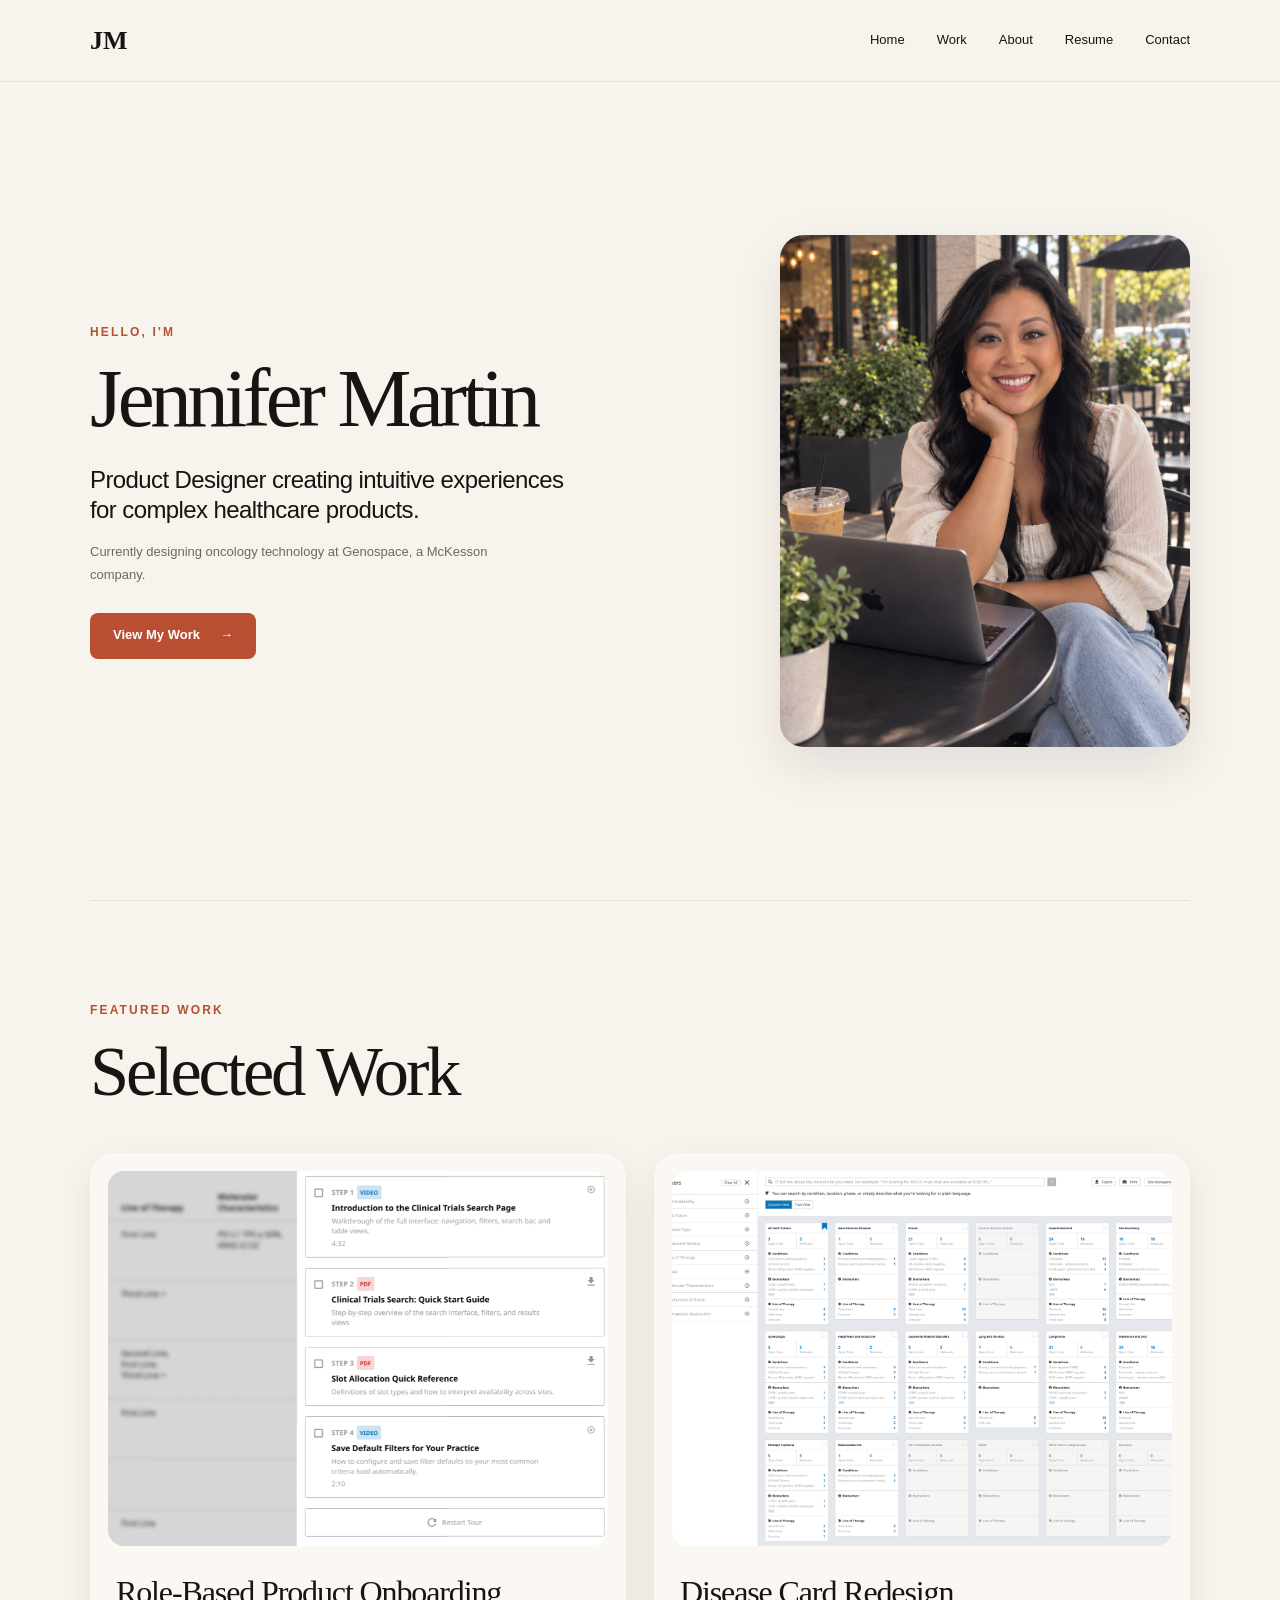
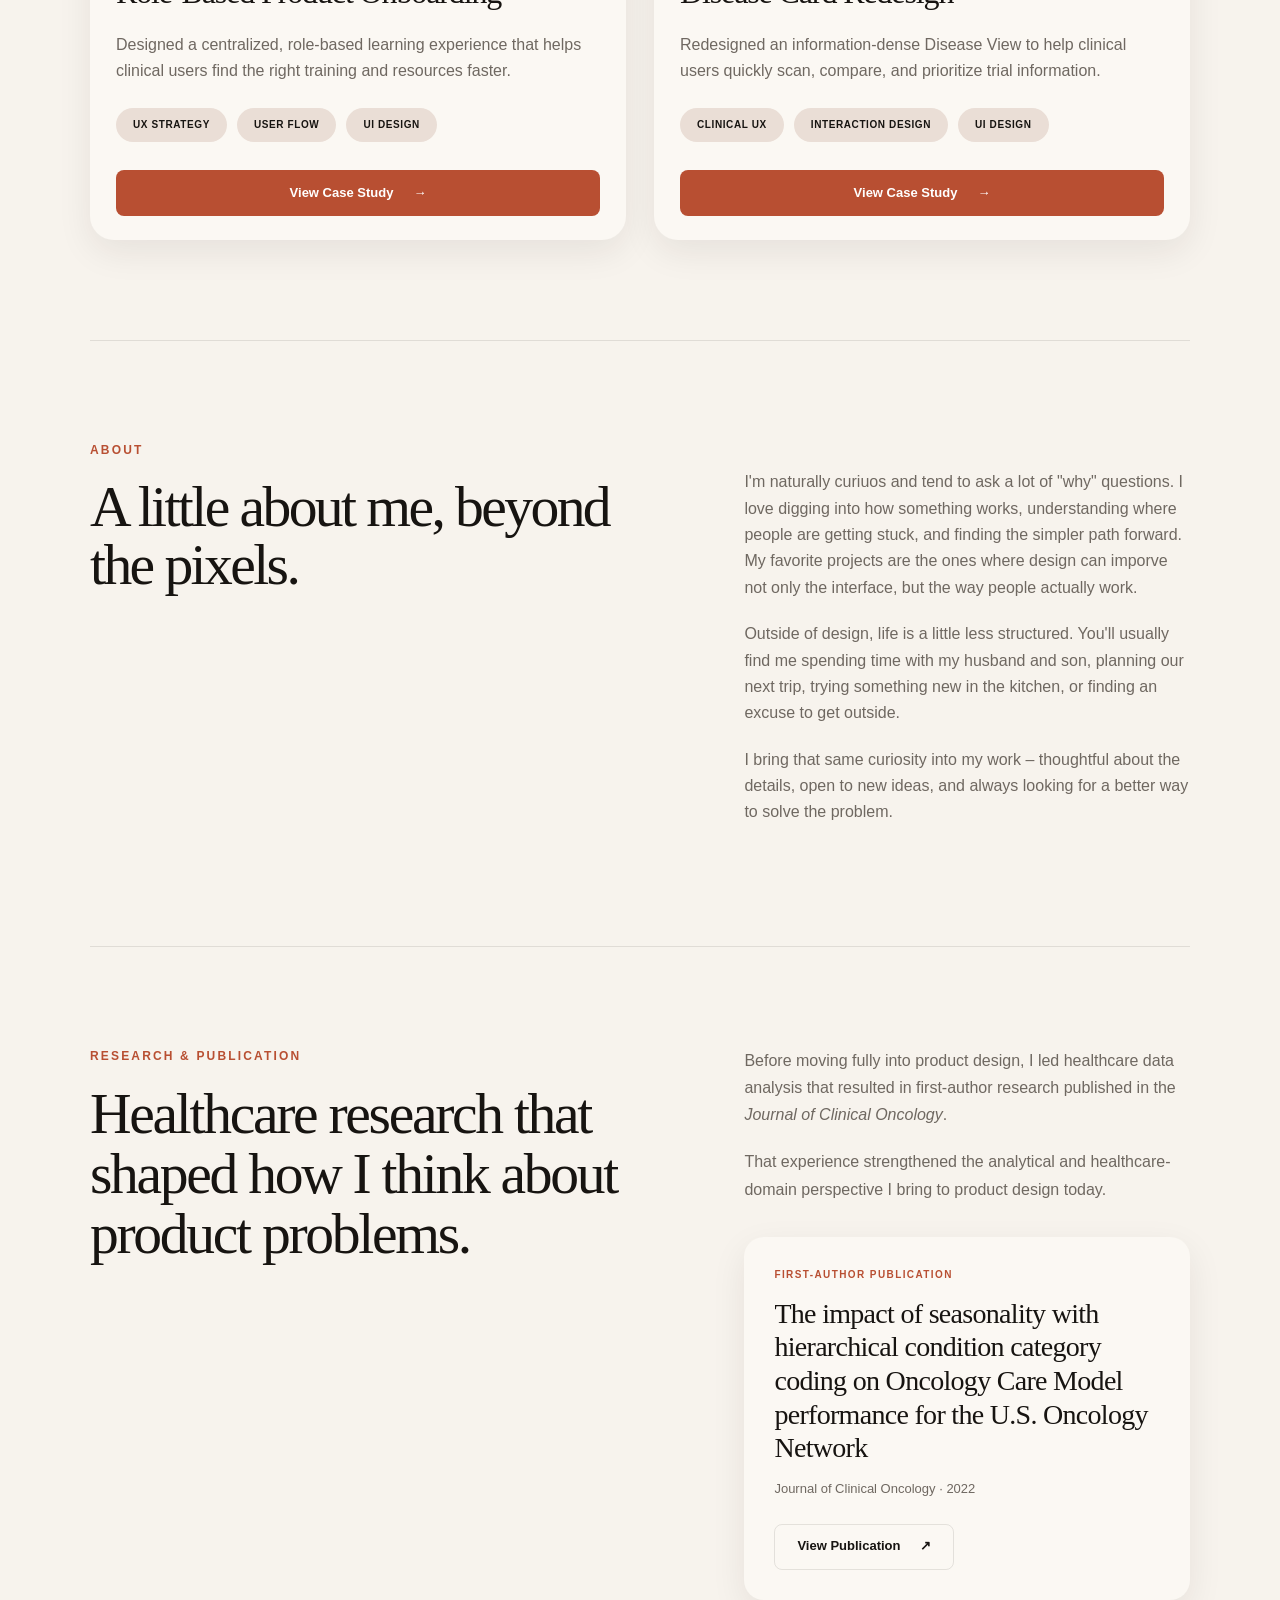
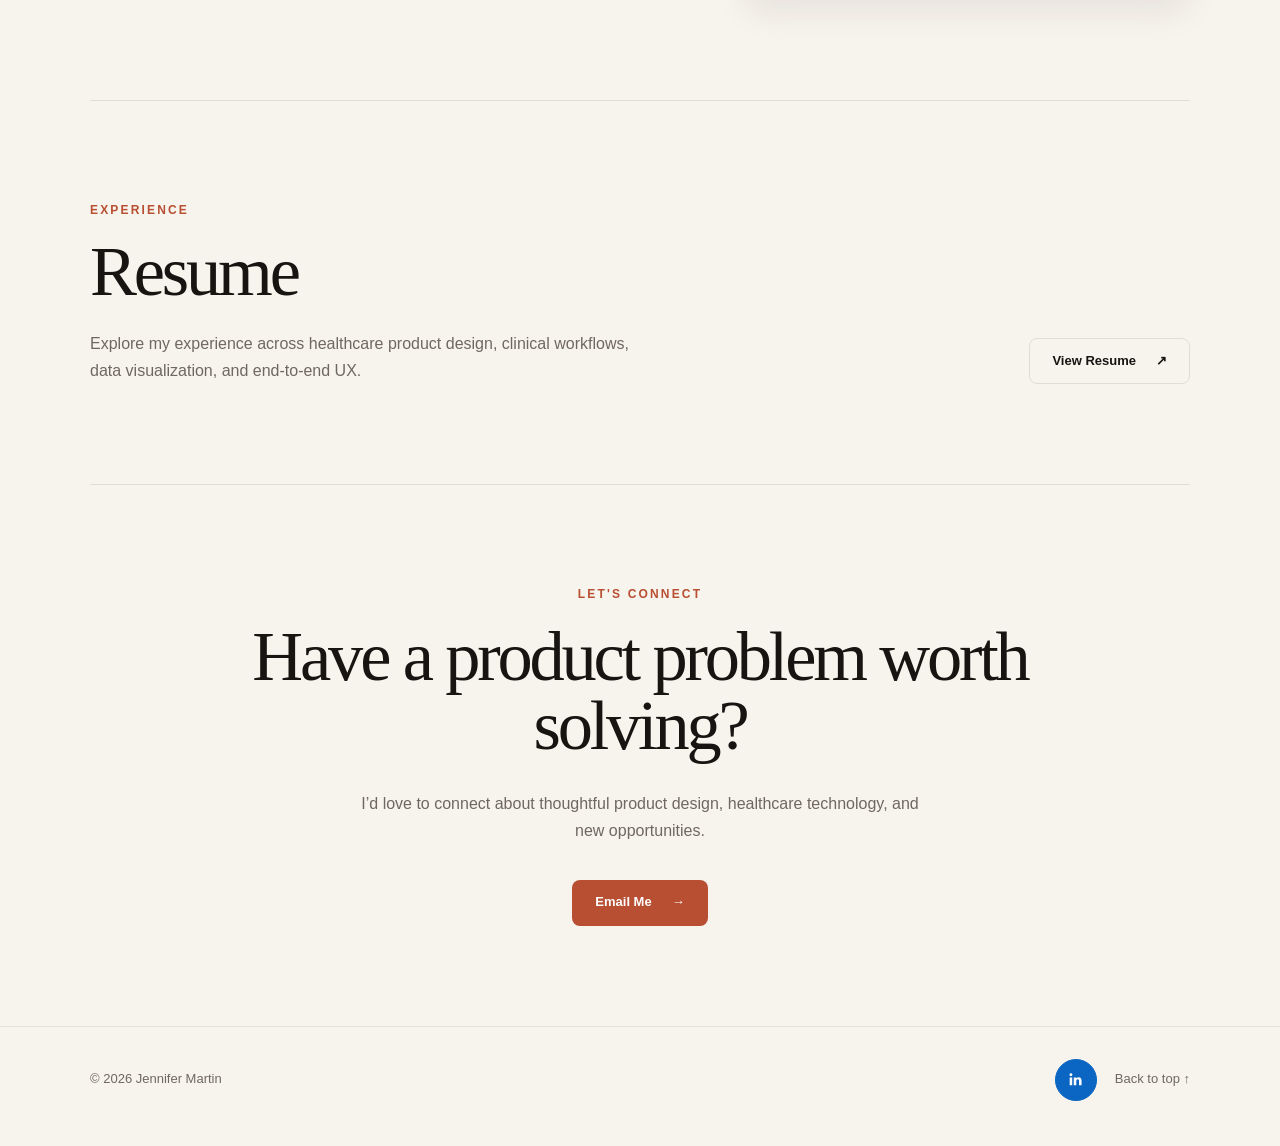
==== index.html @ f33475e2 "Update index.html" ====
<!DOCTYPE html>
<html lang="en">
<head>

<!-- Google tag (gtag.js) -->
<script async src="https://www.googletagmanager.com/gtag/js?id=G-QJV7HHLKC6"></script>
<script>
  window.dataLayer = window.dataLayer || [];
  function gtag(){dataLayer.push(arguments);}
  gtag('js', new Date());

  gtag('config', 'G-QJV7HHLKC6');
</script>
  
  <meta charset="UTF-8" />

  <meta
    name="viewport"
    content="width=device-width, initial-scale=1.0"
  />

  <meta
    name="description"
    content="Jennifer Martin — Product Designer creating intuitive experiences for complex healthcare products."
  />

  <title>Jennifer Martin | Product Designer</title>

  <link rel="preconnect" href="https://urldefense.com/v3/__https://fonts.googleapis.com__;!!KMayzP4JbQ!YZ_iv39RnyVLfB9tXPtV9h3UDsx_Gx-BMgu_rh818WvHn_4uwttfwR-gQsOD8keVZIw-RNeeSSfqXG_NifUm$ ">

  <link rel="preconnect" href="https://urldefense.com/v3/__https://fonts.gstatic.com__;!!KMayzP4JbQ!YZ_iv39RnyVLfB9tXPtV9h3UDsx_Gx-BMgu_rh818WvHn_4uwttfwR-gQsOD8keVZIw-RNeeSSfqXLb6Kf7i$ " crossorigin>

  <link
    href="https://urldefense.com/v3/__https://fonts.googleapis.com/css2?family=DM*Sans:wght@400;500;600;700&family=Playfair*Display:wght@500;600&display=swap__;Kys!!KMayzP4JbQ!YZ_iv39RnyVLfB9tXPtV9h3UDsx_Gx-BMgu_rh818WvHn_4uwttfwR-gQsOD8keVZIw-RNeeSSfqXBPfI_f5$ "
    rel="stylesheet"
  />

  <link rel="stylesheet" href="styles.css" />
</head>


<body>


  <!-- NAVIGATION -->
  <header class="site-header">

    <a class="brand" href="#home">
      JM
    </a>

    <button
      class="menu-toggle"
      aria-label="Open menu"
      aria-expanded="false"
    >
      <span></span>
      <span></span>
    </button>

    <nav class="site-nav">

      <a href="#home">
        Home
      </a>

      <a href="#work">
        Work
      </a>

      <a href="#about">
        About
      </a>

      <a href="#resume">
        Resume
      </a>

      <a href="#contact">
        Contact
      </a>

    </nav>

  </header>



  <main>


    <!-- HERO -->
    <section
      class="hero section"
      id="home"
    >

      <div class="hero-copy">

        <p class="eyebrow">
          HELLO, I'M
        </p>

        <h1>
          Jennifer Martin
        </h1>

        <p class="hero-lead">
          Product Designer creating intuitive experiences
          for complex healthcare products.
        </p>

        <p class="hero-note">
          Currently designing oncology technology at
          Genospace, a McKesson company.
        </p>

        <a
          class="button button-primary"
          href="#work"
        >
          View My Work
          <span>→</span>
        </a>

      </div>


      <!-- HERO PHOTO -->
      <div class="hero-photo">

        <img
          src="assets/jennifer-martin.PNG"
          alt="Jennifer Martin, Product Designer"
        />

      </div>

    </section>



    <!-- SELECTED WORK -->
    <section
      class="section work-section"
      id="work"
    >

      <div class="section-heading">

        <p class="eyebrow">
          FEATURED WORK
        </p>

        <h2>
          Selected Work
        </h2>

      </div>


      <div class="project-grid">


        <!-- PROJECT 1 -->
        <article class="project-card">

          <div class="project-image-wrap">

            <img
              src="assets/View Role Steps.png"
              alt="Role-Based Product Onboarding interface"
            />

          </div>


          <div class="project-content">

            <h3>
              Role-Based Product Onboarding
            </h3>

            <p>
              Designed a centralized, role-based learning
              experience that helps clinical users find the
              right training and resources faster.
            </p>


            <div class="tags">

              <span>
                UX STRATEGY
              </span>

              <span>
                USER FLOW
              </span>

              <span>
                UI DESIGN
              </span>

            </div>


            <a
              class="button button-primary button-small"
              href="case-study-onboarding.html"
            >
              View Case Study
              <span>→</span>
            </a>

          </div>

        </article>



        <!-- PROJECT 2 -->
        <article class="project-card">

  <div class="project-image-wrap">
    <img
      src="assets/CTMS-new-view.png"
      alt="Redesigned Disease View for clinical trial matching"
    />
  </div>

  <div class="project-content">

    <h3>Disease Card Redesign</h3>

    <p>
      Redesigned an information-dense Disease View to help clinical users
      quickly scan, compare, and prioritize trial information.
    </p>

    <div class="tags">
      <span>CLINICAL UX</span>
      <span>INTERACTION DESIGN</span>
      <span>UI DESIGN</span>
    </div>

    <a
      class="button button-primary button-small"
      href="case-study-disease-cards.html"
    >
      View Case Study <span>→</span>
    </a>

  </div>

</article>



        <!-- PROJECT 3: EHR TO EDC -->

<article class="project-card">

  <div class="project-image-wrap">
    <img
      src="assets/CRF Mapping-table.png"
      alt="EHR to EDC clinical data integration platform"
    />
  </div>

  <div class="project-content">

    <h3>EHR → EDC Integration Platform</h3>

    <p>
      Designing a 0→1 clinical data integration platform that
      centralizes complex study configuration, data mapping,
      and trial surveillance workflows.
    </p>

    <div class="tags">
      <span>0→1 PRODUCT DESIGN</span>
      <span>COMPLEX WORKFLOWS</span>
      <span>CLINICAL UX</span>
    </div>

    <a
      class="button button-primary button-small"
      href="case-study-ehr-edc.html"
    >
      View Case Study <span>→</span>
    </a>

  </div>

</article>


      </div>

    </section>



    <!-- ABOUT -->
    <section
      class="section about-section"
      id="about"
    >

      <div>

        <p class="eyebrow">
          ABOUT
        </p>

        <h2>
          A little about me, beyond the pixels.
        </h2>

      </div>


      <div class="about-copy">

        <p>
          I'm naturally curiuos and tend to ask a lot of "why"
          questions. I love digging into how something works,
          understanding where people are getting stuck, and
          finding the simpler path forward. My favorite projects
          are the ones where  design can imporve not only the
          interface, but the way people actually work.
        </p>

          <p>
          Outside of design, life is a little less structured.
          You'll usually find me spending time with my husband
          and son, planning our next trip, trying something new
          in the kitchen, or finding an excuse to get outside.
        </p>
        
          <p>
          I bring that same curiosity into my work – thoughtful
          about the details, open to new ideas, and always
          looking for a better way to solve the problem.
        </p>
        
      </div>

    </section>

<!-- =========================================
     RESEARCH & PUBLICATION
     ========================================= -->

<section class="section publication-section" id="publication">

  <div class="publication-grid">

    <div>
      <p class="eyebrow">RESEARCH &amp; PUBLICATION</p>

      <h2>
        Healthcare research that shaped how I think about product problems.
      </h2>
    </div>

    <div class="publication-copy">

      <p>
        Before moving fully into product design, I led healthcare data analysis
        that resulted in first-author research published in the
        <em>Journal of Clinical Oncology</em>.
      </p>

      <p>
        That experience strengthened the analytical and healthcare-domain
        perspective I bring to product design today.
      </p>

      <div class="publication-card">

        <p class="publication-label">FIRST-AUTHOR PUBLICATION</p>

        <h3>
          The impact of seasonality with hierarchical condition category coding
          on Oncology Care Model performance for the U.S. Oncology Network
        </h3>

        <p class="publication-meta">
          Journal of Clinical Oncology · 2022
        </p>

        <a
          class="button button-secondary"
          href="https://doi.org/10.1200/JCO.2022.40.28_suppl.066"
          target="_blank"
          rel="noopener"
        >
          View Publication <span>↗</span>
        </a>

      </div>

    </div>

  </div>

</section>

    <!-- RESUME -->
    <section
      class="section resume-section"
      id="resume"
    >

      <p class="eyebrow">
        EXPERIENCE
      </p>


      <div class="resume-grid">

        <div>

          <h2>
            Resume
          </h2>

          <p>
            Explore my experience across healthcare product
            design, clinical workflows, data visualization,
            and end-to-end UX.
          </p>

        </div>


        <a
          class="button button-secondary"
          href="jm-resume-2026.pdf"
          target="_blank"
          rel="noopener"
        >
          View Resume
          <span>↗</span>
        </a>

      </div>

    </section>



    <!-- CONTACT -->
    <section
      class="section contact-section"
      id="contact"
    >

      <p class="eyebrow">
        LET'S CONNECT
      </p>

      <h2>
        Have a product problem worth solving?
      </h2>

      <p>
        I’d love to connect about thoughtful product design,
        healthcare technology, and new opportunities.
      </p>


      <a
        class="button button-primary"
        href="mailto:jennxiong5@gmail.com?subject=Let%27s%20Connect%20%E2%80%94%20Jennifer%20Martin%20Portfolio"
      >
        Email Me
        <span>→</span>
      </a>

    </section>


  </main>



  <!-- FOOTER -->
  <footer>

    <p>
      © <span id="year"></span> Jennifer Martin
    </p>


    <div>

      <!-- LINKEDIN -->
      <a
        class="social-icon"
        href="https://urldefense.com/v3/__https://www.linkedin.com/in/jennifermartin24__;!!KMayzP4JbQ!YZ_iv39RnyVLfB9tXPtV9h3UDsx_Gx-BMgu_rh818WvHn_4uwttfwR-gQsOD8keVZIw-RNeeSSfqXHr2DFCd$ "
        target="_blank"
        rel="noopener noreferrer"
        aria-label="Jennifer Martin on LinkedIn"
      >

        <svg
          viewBox="0 0 24 24"
          aria-hidden="true"
        >

          <path
            d="M6.94 8.5H3.56V19H6.94V8.5ZM5.25 3A1.96 1.96 0 1 0 5.25 6.92 1.96 1.96 0 0 0 5.25 3ZM19.44 13.08C19.44 9.92 17.75 8.45 15.5 8.45C13.68 8.45 12.86 9.45 12.4 10.15V8.5H9.02V19H12.4V13.8C12.4 12.43 12.66 11.1 14.36 11.1C16.04 11.1 16.06 12.67 16.06 13.9V19H19.44V13.08Z"
          />

        </svg>

      </a>


      <a href="#home">
        Back to top ↑
      </a>

    </div>

  </footer>



  <script src="script.js"></script>


</body>
</html>
---- styles.css ----
/* ========================================
   JENNIFER MARTIN — PORTFOLIO
   ======================================== */


/* ---------- VARIABLES ---------- */

:root {
  --background: #f7f3ed;
  --card: #fbf8f3;
  --text: #171411;
  --muted: #6f6861;
  --accent: #b84f32;
  --accent-dark: #963c26;
  --tag: #eaded6;
  --border: rgba(23, 20, 17, 0.10);

  --radius: 24px;

  --shadow:
    0 12px 35px rgba(37, 28, 22, 0.08);

  --serif:
    "Playfair Display",
    Georgia,
    serif;

  --sans:
    "DM Sans",
    Arial,
    sans-serif;
}


/* ---------- RESET ---------- */

* {
  box-sizing: border-box;
}

html {
  scroll-behavior: smooth;
}

body {
  margin: 0;
  background: var(--background);
  color: var(--text);
  font-family: var(--sans);
  font-size: 16px;
  line-height: 1.6;
}

img {
  max-width: 100%;
}

a {
  color: inherit;
  text-decoration: none;
}

button,
input,
textarea {
  font: inherit;
}


/* ---------- HEADER / NAV ---------- */

.site-header {
  width: min(1180px, calc(100% - 80px));
  height: 96px;
  margin: 0 auto;

  display: flex;
  align-items: center;
  justify-content: space-between;

  border-bottom: 1px solid var(--border);
}

.brand {
  font-family: var(--serif);
  font-size: 30px;
  font-weight: 600;
  line-height: 1;
}

.site-nav {
  display: flex;
  align-items: center;
  gap: 38px;
}

.site-nav a {
  position: relative;

  font-size: 14px;
  font-weight: 500;

  transition: opacity 0.2s ease;
}

.site-nav a:hover {
  opacity: 0.55;
}

.site-nav a::after {
  content: "";
  position: absolute;

  left: 0;
  bottom: -8px;

  width: 0;
  height: 2px;

  background: var(--accent);

  transition: width 0.2s ease;
}

.site-nav a:hover::after {
  width: 100%;
}


/* ---------- MOBILE MENU BUTTON ---------- */

.menu-toggle {
  display: none;

  border: 0;
  background: transparent;

  padding: 8px;
  cursor: pointer;
}

.menu-toggle span {
  display: block;

  width: 25px;
  height: 1.5px;

  margin: 6px 0;

  background: var(--text);
}


/* ---------- GENERAL SECTION ---------- */

.section {
  width: min(1180px, calc(100% - 80px));
  margin: 0 auto;
  padding: 120px 0;
}

.eyebrow {
  margin: 0 0 18px;

  color: var(--accent);

  font-size: 12px;
  font-weight: 700;
  letter-spacing: 0.18em;
}


/* ---------- HERO ---------- */

.hero {
  min-height: calc(100vh - 96px);

  display: grid;
  grid-template-columns:
    minmax(0, 0.95fr)
    minmax(400px, 0.75fr);

  align-items: center;

  gap: 90px;

  padding-top: 80px;
  padding-bottom: 100px;
}

.hero-copy {
  max-width: 650px;
}

.hero h1 {
  margin: 0;

  max-width: 650px;

  font-family: var(--serif);
  font-size: clamp(72px, 8vw, 118px);
  font-weight: 500;
  line-height: 0.87;
  letter-spacing: -0.055em;
}

.hero-lead {
  max-width: 520px;

  margin: 38px 0 0;

  font-size: clamp(22px, 2.2vw, 31px);
  line-height: 1.25;
  letter-spacing: -0.025em;
}

.hero-note {
  max-width: 480px;

  margin: 20px 0 32px;

  color: var(--muted);

  font-size: 14px;
  line-height: 1.7;
}


/* ---------- HERO PHOTO ---------- */

.hero-photo {
  width: 100%;
  max-width: 475px;

  justify-self: end;

  aspect-ratio: 4 / 5;

  border-radius: 28px;
  overflow: hidden;

  background: #ebe2da;

  box-shadow:
    0 18px 50px rgba(38, 29, 22, 0.10);
}

.hero-photo img {
  width: 100%;
  height: 100%;

  object-fit: cover;

  /*
     35% keeps Jennifer's face higher in
     the frame while preserving the café
     environment and laptop.
  */
  object-position: center 35%;

  display: block;
}


/* ---------- BUTTONS ---------- */

.button {
  min-height: 52px;

  display: inline-flex;
  align-items: center;
  justify-content: center;

  gap: 20px;

  padding: 0 26px;

  border: 1px solid transparent;
  border-radius: 8px;

  font-size: 14px;
  font-weight: 600;

  transition:
    transform 0.2s ease,
    background 0.2s ease,
    border-color 0.2s ease;
}

.button:hover {
  transform: translateY(-2px);
}

.button-primary {
  background: var(--accent);
  color: white;
}

.button-primary:hover {
  background: var(--accent-dark);
}

.button-secondary {
  border-color: var(--border);
  background: transparent;
}

.button-secondary:hover {
  border-color: var(--text);
}

.button-small {
  width: 100%;
  margin-top: auto;
}


/* ========================================
   SELECTED WORK
   ======================================== */

.work-section {
  padding-top: 120px;
}

.section-heading {
  margin-bottom: 60px;
}

.section-heading h2 {
  margin: 0;

  font-family: var(--serif);

  font-size: clamp(58px, 7vw, 96px);
  font-weight: 500;
  line-height: 0.95;
  letter-spacing: -0.045em;
}


/* ---------- PROJECT GRID ---------- */

.project-grid {
  display: grid;
  grid-template-columns: repeat(3, minmax(0, 1fr));

  gap: 28px;

  align-items: stretch;
}


/* ---------- PROJECT CARDS ---------- */

.project-card {
  min-width: 0;

  display: flex;
  flex-direction: column;

  padding: 18px;

  background: var(--card);

  border-radius: var(--radius);

  box-shadow: var(--shadow);
}


/* ---------- PROJECT IMAGES ---------- */

.project-image-wrap,
.project-placeholder {
  width: 100%;

  aspect-ratio: 4 / 3;

  border-radius: 16px;

  overflow: hidden;

  background: #ece4dc;
}

.project-image-wrap img {
  width: 100%;
  height: 100%;

  object-fit: cover;

  display: block;
}


/*
   FIRST PROJECT IMAGE

   This zooms into your Help & Resources
   panel while keeping the RIGHT edge
   anchored.

   Increase 1.32 slightly if you want
   even more zoom later.
*/

.project-card:first-child
.project-image-wrap img {
  transform: scale(1.32);

  transform-origin: right center;
}


/* ---------- PLACEHOLDERS ---------- */

.project-placeholder {
  display: grid;
  place-items: center;

  color: var(--muted);

  font-size: 13px;
}


/* ---------- PROJECT CONTENT ---------- */

.project-content {
  flex: 1;

  display: flex;
  flex-direction: column;

  padding: 30px 8px 6px;
}

.project-content h3 {
  margin: 0 0 22px;

  font-family: var(--serif);

  font-size: clamp(30px, 2.5vw, 40px);
  font-weight: 500;

  line-height: 1.06;

  letter-spacing: -0.035em;
}

.project-content > p {
  margin: 0 0 25px;

  color: var(--muted);

  font-size: 16px;
  line-height: 1.6;
}


/* ---------- TAGS ---------- */

.tags {
  display: flex;
  flex-wrap: wrap;

  gap: 10px;

  margin-bottom: 28px;
}

.tags span {
  display: inline-flex;
  align-items: center;

  min-height: 34px;

  padding: 0 17px;

  background: var(--tag);

  border-radius: 999px;

  font-size: 10px;
  font-weight: 700;

  letter-spacing: 0.06em;
}


/* ========================================
   ABOUT
   ======================================== */

.about-section {
  display: grid;

  grid-template-columns:
    minmax(0, 0.95fr)
    minmax(0, 0.75fr);

  gap: 120px;

  align-items: start;

  border-top: 1px solid var(--border);
}

.about-section h2 {
  max-width: 620px;

  margin: 0;

  font-family: var(--serif);

  font-size: clamp(48px, 5.5vw, 78px);
  font-weight: 500;

  line-height: 1;

  letter-spacing: -0.045em;
}

.about-copy {
  padding-top: 42px;
}

.about-copy p {
  margin: 0 0 24px;

  color: var(--muted);

  font-size: 18px;
  line-height: 1.7;
}


/* ========================================
   RESUME
   ======================================== */

.resume-section {
  border-top: 1px solid var(--border);
}

.resume-grid {
  display: grid;

  grid-template-columns: 1fr auto;

  gap: 80px;

  align-items: end;
}

.resume-grid h2 {
  margin: 0 0 25px;

  font-family: var(--serif);

  font-size: clamp(58px, 7vw, 96px);
  font-weight: 500;

  line-height: 0.95;

  letter-spacing: -0.045em;
}

.resume-grid p {
  max-width: 570px;

  margin: 0;

  color: var(--muted);

  font-size: 18px;
  line-height: 1.7;
}


/* ========================================
   CONTACT
   ======================================== */

.contact-section {
  text-align: center;

  border-top: 1px solid var(--border);

  padding-top: 140px;
  padding-bottom: 140px;
}

.contact-section .eyebrow {
  text-align: center;
}

.contact-section h2 {
  max-width: 880px;

  margin: 0 auto 30px;

  font-family: var(--serif);

  font-size: clamp(58px, 7vw, 96px);
  font-weight: 500;

  line-height: 0.98;

  letter-spacing: -0.045em;
}

.contact-section > p:not(.eyebrow) {
  max-width: 560px;

  margin: 0 auto 35px;

  color: var(--muted);

  font-size: 17px;
  line-height: 1.7;
}


/* ========================================
   FOOTER
   ======================================== */

footer {
  width: min(1180px, calc(100% - 80px));

  margin: 0 auto;

  padding: 32px 0 45px;

  display: flex;
  align-items: center;
  justify-content: space-between;

  border-top: 1px solid var(--border);

  color: var(--muted);

  font-size: 13px;
}

footer p {
  margin: 0;
}

footer > div {
  display: flex;
  align-items: center;

  gap: 18px;
}


/* ---------- LINKEDIN ---------- */

.social-icon {
  width: 42px;
  height: 42px;

  border-radius: 50%;

  display: inline-flex;
  align-items: center;
  justify-content: center;

  background: #0A66C2;

  border: 1px solid #0A66C2;

  transition:
    transform 0.2s ease,
    opacity 0.2s ease;
}

.social-icon svg {
  width: 18px;
  height: 18px;

  fill: white;
}

.social-icon:hover {
  transform: translateY(-2px);

  opacity: 0.88;
}


/* ========================================
   TABLET
   ======================================== */

@media (max-width: 980px) {

  .site-header,
  .section,
  footer {
    width: min(100% - 48px, 1180px);
  }


  /* HERO */

  .hero {
    min-height: auto;

    grid-template-columns: 1fr;

    gap: 55px;

    padding-top: 80px;
  }

  .hero-copy {
    max-width: 720px;
  }

  .hero h1 {
    max-width: 720px;
  }

  .hero-photo {
    width: min(100%, 570px);

    max-width: none;

    justify-self: start;

    aspect-ratio: 4 / 5;
  }


  /* WORK */

  .project-grid {
    grid-template-columns: 1fr 1fr;
  }


  /* ABOUT */

  .about-section {
    grid-template-columns: 1fr;

    gap: 40px;
  }

  .about-copy {
    max-width: 650px;

    padding-top: 0;
  }


  /* RESUME */

  .resume-grid {
    grid-template-columns: 1fr;

    gap: 35px;

    align-items: start;
  }

}


/* ========================================
   MOBILE
   ======================================== */

@media (max-width: 720px) {

  .site-header,
  .section,
  footer {
    width: calc(100% - 36px);
  }


  /* HEADER */

  .site-header {
    height: 78px;

    position: relative;
  }

  .brand {
    font-size: 27px;
  }

  .menu-toggle {
    display: block;
  }

  .site-nav {
    position: absolute;

    top: 78px;
    left: 0;

    z-index: 100;

    width: 100%;

    padding: 25px;

    display: none;
    flex-direction: column;
    align-items: flex-start;

    gap: 22px;

    background: var(--background);

    border: 1px solid var(--border);

    border-radius: 12px;

    box-shadow: var(--shadow);
  }

  .site-nav.open {
    display: flex;
  }


  /* GENERAL */

  .section {
    padding-top: 85px;
    padding-bottom: 85px;
  }


  /* HERO */

  .hero {
    padding-top: 60px;

    gap: 45px;
  }

  .hero h1 {
    font-size: clamp(60px, 19vw, 86px);
  }

  .hero-lead {
    margin-top: 30px;

    font-size: 22px;
  }

  .hero-photo {
    width: 100%;

    aspect-ratio: 4 / 5;

    border-radius: 20px;
  }


  /* WORK */

  .section-heading {
    margin-bottom: 40px;
  }

  .section-heading h2 {
    font-size: clamp(52px, 16vw, 76px);
  }

  .project-grid {
    grid-template-columns: 1fr;

    gap: 24px;
  }

  .project-content h3 {
    font-size: 34px;
  }


  /* ABOUT */

  .about-section {
    gap: 32px;
  }

  .about-section h2 {
    font-size: clamp(46px, 13vw, 64px);
  }

  .about-copy p {
    font-size: 17px;
  }


  /* RESUME */

  .resume-grid h2 {
    font-size: 62px;
  }


  /* CONTACT */

  .contact-section {
    padding-top: 100px;
    padding-bottom: 100px;
  }

  .contact-section h2 {
    font-size: clamp(48px, 14vw, 70px);
  }


  /* FOOTER */

  footer {
    flex-direction: column;

    align-items: flex-start;

    gap: 22px;
  }

}


/* ========================================
   VERY SMALL SCREENS
   ======================================== */

@media (max-width: 420px) {

  .hero h1 {
    font-size: 58px;
  }

  .hero-lead {
    font-size: 20px;
  }

  .button {
    width: 100%;
  }

  .tags span {
    padding-left: 13px;
    padding-right: 13px;
  }

}

/* =========================================================
   ROLE-BASED ONBOARDING CASE STUDY
   ========================================================= */

.case-study-page {
  background: var(--background);
  color: var(--text);
}


/* HERO */

.case-hero {
  width: min(1180px, calc(100% - 80px));
  margin: 0 auto;
  padding: 65px 0 120px;
}

.case-back-link {
  display: inline-block;
  margin-bottom: 70px;
  color: var(--muted);
  font-size: 13px;
  font-weight: 600;
  transition: color .2s ease;
}

.case-back-link:hover {
  color: var(--text);
}

.case-hero-grid {
  display: grid;
  grid-template-columns: minmax(0, 1.5fr) minmax(280px, .55fr);
  gap: 90px;
  align-items: end;
}

.case-hero-copy h1 {
  max-width: 850px;
  margin: 0;
  font-family: var(--serif);
  font-size: clamp(44px, 4.6vw, 68px);
  font-weight: 500;
  line-height: 1.05;
  letter-spacing: -.04em;
}

.case-hero-lead {
  max-width: 720px;
  margin: 40px 0 0;
  color: var(--muted);
  font-size: 21px;
  line-height: 1.65;
}

.case-summary-card {
  padding: 34px;
  background: var(--card);
  border: 1px solid var(--border);
  border-radius: 20px;
}

.case-summary-item {
  padding: 19px 0;
  border-bottom: 1px solid var(--border);
}

.case-summary-item:first-child {
  padding-top: 0;
}

.case-summary-item:last-child {
  padding-bottom: 0;
  border-bottom: 0;
}

.case-summary-item span {
  display: block;
  margin-bottom: 6px;
  color: var(--accent);
  font-size: 10px;
  font-weight: 700;
  letter-spacing: .12em;
  text-transform: uppercase;
}

.case-summary-item p {
  margin: 0;
  font-size: 14px;
  line-height: 1.55;
}

.case-hero-image {
  margin-top: 80px;
  border-radius: 26px;
  overflow: hidden;
  box-shadow: var(--shadow);
}

.case-hero-image img {
  width: 100%;
  display: block;
}


/* GENERAL CASE SECTIONS */

.case-section {
  width: min(1180px, calc(100% - 80px));
  margin: 0 auto;
  padding: 130px 0;
  border-top: 1px solid var(--border);
}

.case-two-column {
  display: grid;
  grid-template-columns: 210px minmax(0, 760px);
  gap: 100px;
  justify-content: space-between;
}

.case-section-content h2,
.case-section-heading h2,
.case-reflection h2,
.case-next-project h2 {
  margin: 0 0 32px;
  font-family: var(--serif);
  font-size: clamp(34px, 3.5vw, 50px);
  font-weight: 500;
  line-height: 1.1;
  letter-spacing: -.03em;
}

.case-section-content > p,
.case-reflection > p {
  max-width: 730px;
  margin: 0 0 24px;
  color: var(--muted);
  font-size: 17px;
  line-height: 1.8;
}

.case-large-copy {
  color: var(--text) !important;
  font-family: var(--serif);
  font-size: 27px !important;
  line-height: 1.5 !important;
  letter-spacing: -.015em;
}


/* PROBLEM CALLOUT */

.case-highlight-section {
  width: 100%;
  max-width: none;
  padding: 120px 40px;
  background: #211b17;
  color: #f7f3ed;
  border-top: 0;
}

.case-highlight-inner {
  width: min(980px, 100%);
  margin: 0 auto;
}

.case-highlight-section .eyebrow {
  color: #d98467;
}

.case-highlight-section blockquote {
  margin: 0;
  font-family: var(--serif);
  font-size: clamp(32px, 3.5vw, 48px);
  font-weight: 500;
  line-height: 1.2;
  letter-spacing: -.03em;
}

.case-highlight-section > div > p:last-child {
  max-width: 650px;
  margin: 40px 0 0;
  color: rgba(247, 243, 237, .7);
  font-size: 17px;
  line-height: 1.7;
}


/* PRINCIPLES */

.case-principles-grid {
  display: grid;
  grid-template-columns: repeat(2, 1fr);
  gap: 18px;
  margin-top: 55px;
}

.case-principle-card {
  padding: 30px;
  background: var(--card);
  border: 1px solid var(--border);
  border-radius: 18px;
}

.case-principle-card span,
.case-feature-copy-grid span,
.case-admin-grid span {
  color: var(--accent);
  font-size: 11px;
  font-weight: 700;
  letter-spacing: .1em;
}

.case-principle-card h3 {
  margin: 50px 0 12px;
  font-family: var(--serif);
  font-size: 30px;
  font-weight: 500;
}

.case-principle-card p {
  margin: 0;
  color: var(--muted);
  font-size: 14px;
  line-height: 1.7;
}


/* PROCESS */

.case-process-section {
  padding-top: 140px;
  padding-bottom: 140px;
}

.case-section-heading {
  max-width: 860px;
  margin-bottom: 80px;
}

.case-section-heading > p:not(.eyebrow) {
  max-width: 680px;
  color: var(--muted);
  font-size: 18px;
  line-height: 1.7;
}

.case-process {
  border-top: 1px solid var(--border);
}

.case-process-step {
  display: grid;
  grid-template-columns: 100px minmax(0, 680px);
  gap: 70px;
  padding: 60px 0;
  border-bottom: 1px solid var(--border);
}

.case-process-number {
  color: var(--accent);
  font-family: var(--serif);
  font-size: 30px;
}

.case-process-step h3 {
  margin: 0 0 20px;
  font-family: var(--serif);
  font-size: 35px;
  font-weight: 500;
  letter-spacing: -.025em;
}

.case-process-step p {
  margin: 0 0 18px;
  color: var(--muted);
  font-size: 16px;
  line-height: 1.75;
}


/* EXPERIENCE MODEL */

.experience-model {
  margin-top: 55px;
}

.experience-node {
  padding: 28px 32px;
  background: var(--card);
  border: 1px solid var(--border);
  border-radius: 16px;
}

.experience-node span {
  display: inline-flex;
  width: 30px;
  height: 30px;
  margin-right: 14px;
  align-items: center;
  justify-content: center;
  border-radius: 50%;
  background: var(--tag);
  color: var(--accent);
  font-size: 12px;
  font-weight: 700;
}

.experience-node strong {
  font-family: var(--serif);
  font-size: 24px;
  font-weight: 500;
}

.experience-node p {
  margin: 14px 0 0 45px;
  color: var(--muted);
  font-size: 14px;
}

.experience-arrow {
  margin: 12px 0 12px 46px;
  color: var(--accent);
  font-size: 20px;
}


/* FEATURE SECTION */

.case-feature-section {
  padding-top: 140px;
}

.case-feature-image {
  margin-top: 65px;
  overflow: hidden;
  border-radius: 24px;
  box-shadow: var(--shadow);
}

.case-feature-image img {
  width: 100%;
  display: block;
}

.case-feature-copy-grid {
  display: grid;
  grid-template-columns: repeat(3, 1fr);
  gap: 50px;
  padding-top: 65px;
}

.case-feature-copy-grid h3 {
  margin: 22px 0 15px;
  font-family: var(--serif);
  font-size: 28px;
  font-weight: 500;
}

.case-feature-copy-grid p {
  margin: 0;
  color: var(--muted);
  font-size: 15px;
  line-height: 1.7;
}


/* POC */

.poc-callout {
  margin: 45px 0;
  padding: 32px;
  border-left: 3px solid var(--accent);
  background: var(--card);
}

.poc-callout .eyebrow {
  margin-bottom: 10px;
}

.poc-callout p:last-child {
  margin: 0;
  color: var(--text);
  font-size: 16px;
  line-height: 1.8;
}


/* ADMIN */

.case-admin-section {
  padding-top: 140px;
}

.case-admin-grid {
  display: grid;
  grid-template-columns: repeat(4, 1fr);
  gap: 18px;
}

.case-admin-grid article {
  min-height: 280px;
  display: flex;
  flex-direction: column;
  padding: 28px;
  background: var(--card);
  border: 1px solid var(--border);
  border-radius: 18px;
}

.case-admin-grid h3 {
  margin: auto 0 15px;
  font-family: var(--serif);
  font-size: 26px;
  font-weight: 500;
}

.case-admin-grid p {
  margin: 0;
  color: var(--muted);
  font-size: 14px;
  line-height: 1.65;
}


/* METRICS */

.metrics-grid {
  display: grid;
  grid-template-columns: repeat(2, 1fr);
  gap: 18px;
  margin-top: 45px;
}

.metrics-grid article {
  padding: 28px;
  border: 1px solid var(--border);
  border-radius: 16px;
}

.metrics-grid strong {
  display: block;
  margin-bottom: 12px;
  font-family: var(--serif);
  font-size: 22px;
  font-weight: 500;
}

.metrics-grid p {
  margin: 0;
  color: var(--muted);
  font-size: 14px;
  line-height: 1.65;
}


/* OUTCOME */

.case-outcome-section {
  padding-top: 140px;
}

.case-outcome-grid {
  display: grid;
  grid-template-columns: 1fr .75fr;
  gap: 90px;
  align-items: start;
}

.case-outcome-grid > div > p {
  color: var(--muted);
  font-size: 17px;
  line-height: 1.8;
}

.case-outcome-card {
  padding: 38px;
  background: #211b17;
  border-radius: 20px;
  color: #f7f3ed;
}

.case-outcome-card .eyebrow {
  color: #d98467;
}

.case-outcome-card p {
  margin: 0;
  color: rgba(247, 243, 237, .75);
  line-height: 1.6;
}

.case-outcome-card strong {
  display: block;
  margin-top: 8px;
  color: #f7f3ed;
  font-family: var(--serif);
  font-size: 23px;
  font-weight: 500;
  line-height: 1.35;
}

.outcome-before {
  margin-top: 40px !important;
}

.outcome-arrow {
  margin: 25px 0;
  color: #d98467;
  font-size: 25px;
}


/* REFLECTION */

.case-reflection {
  max-width: 950px;
  margin: 0 auto;
}

.case-reflection > p {
  max-width: 780px;
}


/* NEXT PROJECT */

.case-next-project {
  width: min(1180px, calc(100% - 80px));
  margin: 0 auto;
  padding: 120px 0 150px;
  border-top: 1px solid var(--border);
}

.case-next-project h2 {
  max-width: 720px;
}


/* TABLET */

@media (max-width: 980px) {

  .case-hero,
  .case-section,
  .case-next-project {
    width: min(100% - 48px, 1180px);
  }

  .case-hero-grid {
    grid-template-columns: 1fr;
    gap: 50px;
  }

  .case-summary-card {
    max-width: 520px;
  }

  .case-two-column {
    grid-template-columns: 1fr;
    gap: 25px;
  }

  .case-section-label {
    margin-bottom: 10px;
  }

  .case-admin-grid {
    grid-template-columns: repeat(2, 1fr);
  }

  .case-feature-copy-grid {
    grid-template-columns: 1fr;
    gap: 35px;
  }

  .case-outcome-grid {
    grid-template-columns: 1fr;
    gap: 45px;
  }

}


/* MOBILE */

@media (max-width: 720px) {

  .case-hero,
  .case-section,
  .case-next-project {
    width: calc(100% - 36px);
  }

  .case-hero {
    padding-top: 45px;
    padding-bottom: 85px;
  }

  .case-back-link {
    margin-bottom: 50px;
  }

  .case-hero-copy h1 {
    font-size: clamp(49px, 14vw, 68px);
  }

  .case-hero-lead {
    margin-top: 28px;
    font-size: 18px;
  }

   

  .case-hero-image {
    margin-top: 50px;
    border-radius: 18px;
  }

  .case-section {
    padding-top: 90px;
    padding-bottom: 90px;
  }

  .case-section-content h2,
  .case-section-heading h2,
  .case-reflection h2,
  .case-next-project h2 {
    font-size: clamp(43px, 12vw, 58px);
  }

  .case-large-copy {
    font-size: 22px !important;
  }

  .case-highlight-section {
    width: 100%;
    padding: 90px 24px;
  }

  .case-highlight-section blockquote {
    font-size: 40px;
  }

  .case-principles-grid,
  .metrics-grid {
    grid-template-columns: 1fr;
  }

  .case-process-step {
    grid-template-columns: 1fr;
    gap: 15px;
    padding: 45px 0;
  }

  .case-process-number {
    font-size: 23px;
  }

  .case-process-step h3 {
    font-size: 31px;
  }

  .case-admin-grid {
    grid-template-columns: 1fr;
  }

  .case-admin-grid article {
    min-height: 230px;
  }

  .experience-node p {
    margin-left: 0;
  }

  .experience-arrow {
    margin-left: 20px;
  }

  .case-outcome-card {
    padding: 28px;
  }

}

/* =========================================
   DESKTOP SIZE REFINEMENTS
   ========================================= */

@media (min-width: 981px) {

  /* Navigation */
  .site-header {
    height: 82px;
    width: min(1100px, calc(100% - 100px));
  }

  .brand {
    font-size: 26px;
  }

  .site-nav {
    gap: 32px;
  }

  .site-nav a {
    font-size: 13px;
  }


  /* Main page width */
  .section {
    width: min(1100px, calc(100% - 100px));
  }


  /* Hero */
  .hero {
    min-height: calc(100vh - 82px);
    grid-template-columns: minmax(0, 1fr) minmax(340px, .7fr);
    gap: 75px;
    padding-top: 65px;
    padding-bottom: 85px;
  }

  .hero h1 {
    font-size: clamp(64px, 6.5vw, 92px);
    line-height: .9;
  }

  .hero-lead {
    max-width: 480px;
    margin-top: 30px;
    font-size: 24px;
  }

  .hero-note {
    max-width: 440px;
    margin-top: 16px;
    margin-bottom: 27px;
    font-size: 13px;
  }

  .hero-photo {
    max-width: 410px;
    border-radius: 24px;
  }


  /* Buttons */
  .button {
    min-height: 46px;
    padding-left: 22px;
    padding-right: 22px;
    font-size: 13px;
  }


  /* General section spacing */
  .section {
    padding-top: 100px;
    padding-bottom: 100px;
  }


  /* Selected work */
  .section-heading {
    margin-bottom: 48px;
  }

  .section-heading h2 {
    font-size: clamp(50px, 5.5vw, 76px);
  }


  /* About */
  .about-section {
    gap: 90px;
  }

  .about-section h2 {
    font-size: clamp(42px, 4.5vw, 62px);
  }

  .about-copy {
    padding-top: 28px;
  }

  .about-copy p {
    margin-bottom: 20px;
    font-size: 16px;
    line-height: 1.65;
  }


  /* Resume */
  .resume-grid h2 {
    font-size: clamp(50px, 5.5vw, 76px);
  }

  .resume-grid p {
    font-size: 16px;
  }


  /* Contact */
  .contact-section h2 {
    font-size: clamp(50px, 5.5vw, 76px);
  }

  .contact-section > p:not(.eyebrow) {
    font-size: 16px;
  }


  /* Footer */
  footer {
    width: min(1100px, calc(100% - 100px));
  }

}

/* =========================================
   STICKY NAVIGATION
   ========================================= */

.site-header {
  position: sticky;
  top: 0;
  z-index: 1000;

  width: 100%;
  max-width: none;

  padding-left: max(50px, calc((100% - 1100px) / 2));
  padding-right: max(50px, calc((100% - 1100px) / 2));

  background: rgba(247, 243, 237, 0.96);

  backdrop-filter: blur(12px);
  -webkit-backdrop-filter: blur(12px);

  border-bottom: 1px solid rgba(23, 20, 17, 0.08);
}

/* =========================================
   FULL-WIDTH FOOTER
   ========================================= */

footer {
  width: 100%;
  max-width: none;

  padding: 32px max(50px, calc((100% - 1100px) / 2)) 45px;

  border-top: 1px solid rgba(23, 20, 17, 0.08);
}

/* =========================================
   HERO → SELECTED WORK DIVIDER
   ========================================= */

.work-section {
  border-top: 1px solid rgba(23, 20, 17, 0.08);
}

/* =========================================
   TEMPORARILY HIDE UNFINISHED PROJECTS
   ========================================= */

.project-card:nth-child(3) {
  display: none;
}

/* Single featured project layout */

.project-grid {
  grid-template-columns: repeat(2, minmax(0, 1fr));
}

/* =========================================
   RESEARCH & PUBLICATION
   ========================================= */

.publication-section {
  border-top: 1px solid var(--border);
}

.publication-grid {
  display: grid;
  grid-template-columns: minmax(0, .95fr) minmax(0, .75fr);
  gap: 90px;
  align-items: start;
}

.publication-grid h2 {
  margin: 0;
  font-family: var(--serif);
  font-size: clamp(42px, 4.5vw, 62px);
  font-weight: 500;
  line-height: 1.04;
  letter-spacing: -.04em;
}

.publication-copy > p {
  margin: 0 0 20px;
  color: var(--muted);
  font-size: 16px;
  line-height: 1.7;
}

.publication-card {
  margin-top: 34px;
  padding: 30px;
  background: var(--card);
  border-radius: 20px;
  box-shadow: var(--shadow);
}

.publication-label {
  margin: 0 0 14px;
  color: var(--accent);
  font-size: 10px;
  font-weight: 700;
  letter-spacing: .14em;
}

.publication-card h3 {
  margin: 0 0 14px;
  font-family: var(--serif);
  font-size: 28px;
  font-weight: 500;
  line-height: 1.2;
  letter-spacing: -.025em;
}

.publication-meta {
  margin: 0 0 24px;
  color: var(--muted);
  font-size: 13px;
}

@media (max-width: 980px) {
  .publication-grid {
    grid-template-columns: 1fr;
    gap: 40px;
  }
}

/* =========================================
   DISEASE CARD CASE STUDY
   ========================================= */

.disease-case-section {
  border-top: 1px solid var(--border);
}

.disease-case-section .case-section-heading {
  max-width: 760px;
  margin-bottom: 55px;
}

.disease-case-section .case-section-heading > p:not(.eyebrow) {
  max-width: 680px;
  color: var(--muted);
  font-size: 17px;
  line-height: 1.7;
}

.disease-key-groups {
  margin-top: 24px !important;
  color: var(--text) !important;
  font-weight: 600;
}

.disease-decisions {
  display: grid;
  grid-template-columns: repeat(2, minmax(0, 1fr));
  gap: 12px;
  margin-top: 32px;
}

.disease-decisions article {
  display: flex;
  gap: 14px;
  align-items: flex-start;
  padding: 18px;
  background: var(--card);
  border-radius: 14px;
}

.disease-decisions span {
  color: var(--accent);
  font-size: 11px;
  font-weight: 700;
  letter-spacing: .08em;
}

.disease-decisions p {
  margin: 0;
  font-size: 14px;
  line-height: 1.5;
}

.disease-visual-block {
  margin-top: 50px;
}

.disease-visual-heading {
  display: flex;
  align-items: baseline;
  gap: 18px;
  margin-bottom: 18px;
}

.disease-visual-heading span {
  color: var(--accent);
  font-size: 11px;
  font-weight: 700;
  letter-spacing: .16em;
}

.disease-visual-heading p {
  margin: 0;
  color: var(--muted);
  font-size: 14px;
}

.disease-large-image {
  width: 100%;
  overflow: hidden;
  border-radius: 20px;
  background: #fff;
  box-shadow: var(--shadow);
}

.disease-large-image img {
  display: block;
  width: 100%;
  height: auto;
}

.favorite-feature-card {
  display: flex;
  gap: 22px;
  align-items: flex-start;
  margin-top: 36px;
  padding: 26px;
  background: var(--card);
  border-radius: 18px;
  box-shadow: var(--shadow);
}

.favorite-icon {
  flex: 0 0 auto;
  width: 48px;
  height: 48px;
  display: grid;
  place-items: center;
  border: 1px solid var(--border);
  border-radius: 12px;
  font-size: 25px;
}

.favorite-feature-card p:last-child {
  margin: 0;
  color: var(--muted);
}

.disease-outcome {
  max-width: 900px;
  border-top: 1px solid var(--border);
}

.disease-outcome h2 {
  margin: 0 0 28px;
  font-family: var(--serif);
  font-size: clamp(38px, 4vw, 58px);
  font-weight: 500;
  line-height: 1.05;
  letter-spacing: -.035em;
}

@media (max-width: 720px) {

  .disease-decisions {
    grid-template-columns: 1fr;
  }

  .disease-visual-heading {
    display: block;
  }

  .disease-visual-heading p {
    margin-top: 6px;
  }

  .disease-large-image {
    border-radius: 14px;
  }

  .favorite-feature-card {
    padding: 20px;
  }

}

/* =========================================
   FORCE MOBILE PROJECT CARDS TO STACK
   ========================================= */

@media screen and (max-width: 720px) {

  #work .project-grid {
    display: grid !important;
    grid-template-columns: 1fr !important;
    width: 100% !important;
    gap: 24px !important;
  }

  #work .project-card {
    width: 100% !important;
    max-width: 100% !important;
    min-width: 0 !important;
  }

}

/* =========================================
   ONBOARDING CAROUSEL
   ========================================= */

.onboarding-carousel {
  width: 100%;
  margin-top: 42px;
}

.onboarding-slide {
  display: none;
}

.onboarding-slide.active {
  display: block;
}

.onboarding-slide img {
  display: block;
  width: 100%;
  height: auto;
  border-radius: 18px;
  background: #fff;
  box-shadow: var(--shadow);
}

.onboarding-caption {
  max-width: 760px;
  margin: 18px auto 0;
  color: var(--muted);
  font-size: 15px;
  line-height: 1.6;
  text-align: center;
}

.onboarding-caption strong {
  color: var(--text);
  font-weight: 600;
}

.onboarding-carousel-controls {
  display: flex;
  align-items: center;
  justify-content: center;
  gap: 22px;
  margin-top: 22px;
}

.onboarding-arrow {
  width: 44px;
  height: 44px;
  display: grid;
  place-items: center;
  border: 1px solid var(--border);
  border-radius: 50%;
  background: var(--card);
  color: var(--text);
  font-size: 20px;
  cursor: pointer;
  transition: transform .2s ease, border-color .2s ease;
}

.onboarding-arrow:hover {
  transform: translateY(-2px);
  border-color: var(--text);
}

.onboarding-counter {
  min-width: 48px;
  text-align: center;
  color: var(--muted);
  font-size: 13px;
  font-weight: 600;
}

@media (max-width: 720px) {

  .onboarding-carousel {
    margin-top: 28px;
  }

  .onboarding-slide img {
    border-radius: 12px;
  }

  .onboarding-caption {
    margin-top: 14px;
    padding: 0 6px;
    font-size: 14px;
    text-align: left;
  }

}

/* =========================================
   ONBOARDING CAROUSEL SIZE REFINEMENT
   ========================================= */

.onboarding-carousel {
  position: relative;
  max-width: 1100px;
  margin: 42px auto 0;
}

.onboarding-slide img {
  width: 100%;
  height: min(70vh, 720px);
  object-fit: contain;
  object-position: center;
  background: #f7f3ed;
  box-shadow: none;
}

.onboarding-carousel-controls {
  position: relative;
  margin-top: 18px;
}

/* Desktop arrows sit over the image */
@media (min-width: 721px) {

  .onboarding-prev,
  .onboarding-next {
    position: absolute;
    top: -340px;
    z-index: 5;
    background: rgba(247, 243, 237, 0.96);
    box-shadow: 0 4px 18px rgba(23, 20, 17, 0.10);
  }

  .onboarding-prev {
    left: 18px;
  }

  .onboarding-next {
    right: 18px;
  }

}

/* Mobile */
@media (max-width: 720px) {

  .onboarding-slide img {
    height: auto;
    max-height: 48vh;
    object-fit: contain;
  }

}

/* =========================================
   ONBOARDING CASE STUDY — REDESIGN
   ========================================= */

/* General section spacing */
.onboarding-hero,
.onboarding-tour-section,
.role-onboarding-section,
.resources-section,
.admin-section,
.admin-flow-section {
  border-top: 1px solid var(--border);
}


/* =========================================
   7-STEP PRODUCT TOUR
   ========================================= */

.tour-gallery {
  margin-top: 48px;
}

.tour-tabs {
  display: grid;
  grid-template-columns: repeat(7, minmax(0, 1fr));
  gap: 10px;
  margin-bottom: 28px;
}

.tour-tab {
  min-height: 64px;
  padding: 10px 8px;
  border: 1px solid var(--border);
  border-radius: 12px;
  background: var(--card);
  color: var(--muted);
  cursor: pointer;
  font-size: 11px;
  font-weight: 600;
  line-height: 1.25;
  text-align: center;
}

.tour-tab span {
  display: block;
  margin-bottom: 5px;
  color: var(--accent);
  font-size: 9px;
  letter-spacing: .08em;
}

.tour-tab.active {
  border-color: var(--accent);
  color: var(--text);
  background: #fff;
}

.tour-screen {
  display: none;
}

.tour-screen.active {
  display: block;
}

.tour-screen img {
  display: block;
  width: 100%;
  max-height: 70vh;
  object-fit: contain;
  background: #f7f3ed;
  border-radius: 18px;
}

.tour-screen p {
  max-width: 760px;
  margin: 18px auto 0;
  color: var(--muted);
  font-size: 15px;
  line-height: 1.6;
  text-align: center;
}

.tour-screen strong {
  color: var(--text);
}


/* =========================================
   ROLE-BASED ONBOARDING CAROUSEL
   ========================================= */

.onboarding-carousel {
  position: relative;
  max-width: 1100px;
  margin: 42px auto 0;
}

.onboarding-slide {
  display: none;
}

.onboarding-slide.active {
  display: block;
}

.onboarding-slide img {
  display: block;
  width: 100%;
  height: min(70vh, 720px);
  object-fit: contain;
  object-position: center;
  background: #f7f3ed;
}

.onboarding-caption {
  max-width: 760px;
  margin: 18px auto 0;
  color: var(--muted);
  font-size: 15px;
  line-height: 1.6;
  text-align: center;
}

.onboarding-caption strong {
  color: var(--text);
}

.onboarding-carousel-controls {
  position: relative;
  display: flex;
  align-items: center;
  justify-content: center;
  gap: 22px;
  margin-top: 18px;
}

.onboarding-arrow {
  width: 44px;
  height: 44px;
  display: grid;
  place-items: center;
  border: 1px solid var(--border);
  border-radius: 50%;
  background: rgba(247, 243, 237, 0.96);
  color: var(--text);
  font-size: 20px;
  cursor: pointer;
  box-shadow: 0 4px 18px rgba(23, 20, 17, 0.10);
}

.onboarding-counter {
  min-width: 48px;
  text-align: center;
  color: var(--muted);
  font-size: 13px;
  font-weight: 600;
}

@media (min-width: 721px) {

  .onboarding-prev,
  .onboarding-next {
    position: absolute;
    top: -380px;
    z-index: 5;
  }

  .onboarding-prev {
    left: 18px;
  }

  .onboarding-next {
    right: 18px;
  }

}


/* =========================================
   HELP & RESOURCES
   ========================================= */

.ai-assist-callout {
  display: grid;
  grid-template-columns: minmax(0, .8fr) minmax(0, 1.2fr);
  gap: 42px;
  align-items: center;
  margin-top: 50px;
  padding: 28px;
  background: var(--card);
  border-radius: 20px;
  box-shadow: var(--shadow);
}

.ai-assist-callout h3 {
  margin: 0 0 14px;
  font-family: var(--serif);
  font-size: 32px;
  font-weight: 500;
  line-height: 1.1;
}

.ai-assist-callout p:not(.eyebrow) {
  margin: 0;
  color: var(--muted);
  line-height: 1.7;
}

.ai-assist-callout img {
  width: 100%;
  height: auto;
  border-radius: 14px;
}

.resource-showcase {
  margin-top: 52px;
}

.resource-tabs {
  display: flex;
  flex-wrap: wrap;
  gap: 10px;
  margin-bottom: 22px;
}

.resource-tab {
  padding: 11px 18px;
  border: 1px solid var(--border);
  border-radius: 999px;
  background: transparent;
  color: var(--muted);
  cursor: pointer;
  font-size: 13px;
  font-weight: 600;
}

.resource-tab.active {
  background: var(--text);
  border-color: var(--text);
  color: white;
}

.resource-screen {
  display: none;
}

.resource-screen.active {
  display: block;
}

.resource-screen img {
  display: block;
  width: 100%;
  max-height: 70vh;
  object-fit: contain;
  background: #f7f3ed;
  border-radius: 18px;
}


/* =========================================
   ADMIN CONTENT MANAGEMENT
   ========================================= */

.admin-feature {
  display: grid;
  grid-template-columns: minmax(0, .65fr) minmax(0, 1.35fr);
  gap: 44px;
  align-items: center;
  margin-top: 46px;
}

.admin-feature-copy h3 {
  margin: 0 0 16px;
  font-family: var(--serif);
  font-size: 34px;
  font-weight: 500;
  line-height: 1.1;
}

.admin-feature-copy p:not(.eyebrow) {
  margin: 0;
  color: var(--muted);
  line-height: 1.7;
}

.admin-feature-image img {
  display: block;
  width: 100%;
  height: auto;
  border-radius: 18px;
  box-shadow: var(--shadow);
}


/* =========================================
   ADMIN FLOW BUILDER
   ========================================= */

.admin-flow-grid {
  display: grid;
  grid-template-columns: repeat(3, minmax(0, 1fr));
  gap: 22px;
  margin-top: 48px;
}

.admin-flow-card {
  padding: 16px;
  background: var(--card);
  border-radius: 18px;
  box-shadow: var(--shadow);
}

.admin-flow-card > span {
  display: inline-block;
  margin-bottom: 12px;
  color: var(--accent);
  font-size: 10px;
  font-weight: 700;
  letter-spacing: .12em;
}

.admin-flow-card img {
  display: block;
  width: 100%;
  aspect-ratio: 4 / 3;
  object-fit: contain;
  background: #f7f3ed;
  border-radius: 12px;
}

.admin-flow-card h3 {
  margin: 18px 0 8px;
  font-family: var(--serif);
  font-size: 24px;
  font-weight: 500;
  line-height: 1.15;
}

.admin-flow-card p {
  margin: 0;
  color: var(--muted);
  font-size: 14px;
  line-height: 1.6;
}


/* =========================================
   MOBILE
   ========================================= */

@media (max-width: 980px) {

  .tour-tabs {
    grid-template-columns: repeat(4, minmax(0, 1fr));
  }

  .ai-assist-callout,
  .admin-feature {
    grid-template-columns: 1fr;
  }

  .admin-flow-grid {
    grid-template-columns: 1fr;
  }

}


@media (max-width: 720px) {

  .tour-tabs {
    display: flex;
    overflow-x: auto;
    gap: 8px;
    padding-bottom: 6px;
    scrollbar-width: none;
  }

  .tour-tabs::-webkit-scrollbar {
    display: none;
  }

  .tour-tab {
    flex: 0 0 110px;
    min-height: 58px;
  }

  .tour-screen img,
  .resource-screen img {
    max-height: 52vh;
    border-radius: 12px;
  }

  .tour-screen p,
  .onboarding-caption {
    padding: 0 4px;
    text-align: left;
    font-size: 14px;
  }

  .onboarding-slide img {
    height: auto;
    max-height: 50vh;
  }

  .ai-assist-callout {
    padding: 20px;
  }

  .ai-assist-callout h3,
  .admin-feature-copy h3 {
    font-size: 28px;
  }

  .resource-tabs {
    gap: 8px;
  }

  .resource-tab {
    padding: 10px 14px;
    font-size: 12px;
  }

}

/* =========================================
   EHR → EDC CASE STUDY
   ========================================= */

.case-heading-wide {
  max-width: 850px;
  margin-bottom: 48px;
}

.case-copy-wide {
  max-width: 760px;
  margin-bottom: 55px;
}


/* LARGE PRODUCT SCREENSHOTS */

.ehr-feature {
  width: 100%;
  margin: 55px auto 20px;
  padding: 28px;
  background: #efe8df;
  border-radius: 26px;
}

.ehr-feature img {
  display: block;
  width: 100%;
  height: auto;
  border-radius: 14px;
  box-shadow: 0 18px 45px rgba(23, 20, 17, 0.10);
}

.ehr-feature figcaption {
  display: flex;
  flex-direction: column;
  gap: 7px;
  max-width: 700px;
  padding: 22px 4px 2px;
}

.ehr-feature figcaption strong {
  font-size: 15px;
  font-weight: 600;
}

.ehr-feature figcaption span {
  font-size: 14px;
  line-height: 1.6;
  opacity: 0.72;
}


/* PRODUCT EVOLUTION / WAVES */

.ehr-wave {
  display: grid;
  grid-template-columns: minmax(250px, 0.7fr) minmax(0, 1.3fr);
  gap: 55px;
  align-items: center;

  margin: 70px 0;
  padding: 42px;

  background: #efe8df;
  border-radius: 28px;
}

.ehr-wave-reverse {
  grid-template-columns: minmax(0, 1.3fr) minmax(250px, 0.7fr);
}

.ehr-wave-reverse .ehr-wave-copy {
  order: 2;
}

.ehr-wave-reverse .ehr-wave-image {
  order: 1;
}

.ehr-wave-label {
  display: inline-block;
  margin-bottom: 15px;

  font-size: 11px;
  font-weight: 600;
  letter-spacing: 0.14em;

  color: #9b5f4a;
}

.ehr-wave-copy h3 {
  margin: 0 0 18px;

  font-family: "Playfair Display", serif;
  font-size: clamp(30px, 3vw, 42px);
  line-height: 1.05;
}

.ehr-wave-copy p {
  margin: 0 0 15px;

  font-size: 15px;
  line-height: 1.7;
  opacity: 0.78;
}

.ehr-wave-image {
  margin: 0;
}

.ehr-wave-image img {
  display: block;
  width: 100%;
  height: auto;

  border-radius: 14px;
  box-shadow: 0 18px 45px rgba(23, 20, 17, 0.12);
}


/* DESIGNED / DEVELOPMENT STATUS */

.case-status-pill {
  display: inline-flex;
  align-items: center;

  margin: 25px 0 10px;
  padding: 9px 14px;

  border: 1px solid rgba(155, 95, 74, 0.3);
  border-radius: 999px;

  color: #9b5f4a;

  font-size: 10px;
  font-weight: 600;
  letter-spacing: 0.12em;
}


/* PRODUCT BUILD PROCESS */

.case-process-strip {
  display: grid;
  grid-template-columns: repeat(4, 1fr);
  gap: 1px;

  margin-top: 70px;

  overflow: hidden;
  border: 1px solid rgba(23, 20, 17, 0.10);
  border-radius: 22px;
}

.case-process-strip > div {
  min-height: 200px;
  padding: 28px;

  background: rgba(255, 255, 255, 0.28);
}

.case-process-strip span {
  display: block;
  margin-bottom: 34px;

  color: #9b5f4a;

  font-size: 11px;
  font-weight: 600;
  letter-spacing: 0.12em;
}

.case-process-strip strong {
  display: block;
  margin-bottom: 10px;

  font-family: "Playfair Display", serif;
  font-size: 24px;
}

.case-process-strip p {
  margin: 0;

  font-size: 13px;
  line-height: 1.6;
  opacity: 0.7;
}


/* MOBILE */

@media (max-width: 800px) {

  .ehr-feature {
    margin-top: 35px;
    padding: 12px;
    border-radius: 18px;
  }

  .ehr-feature img {
    border-radius: 10px;
  }

  .ehr-feature figcaption {
    padding: 17px 5px 5px;
  }

  .ehr-wave,
  .ehr-wave-reverse {
    grid-template-columns: 1fr;
    gap: 28px;

    margin: 45px 0;
    padding: 22px;

    border-radius: 20px;
  }

  .ehr-wave-reverse .ehr-wave-copy,
  .ehr-wave-reverse .ehr-wave-image {
    order: initial;
  }

  .case-process-strip {
    grid-template-columns: 1fr 1fr;
  }

  .case-process-strip > div {
    min-height: 170px;
    padding: 22px;
  }

}


@media (max-width: 520px) {

  .case-process-strip {
    grid-template-columns: 1fr;
  }

  .case-process-strip > div {
    min-height: auto;
  }

}
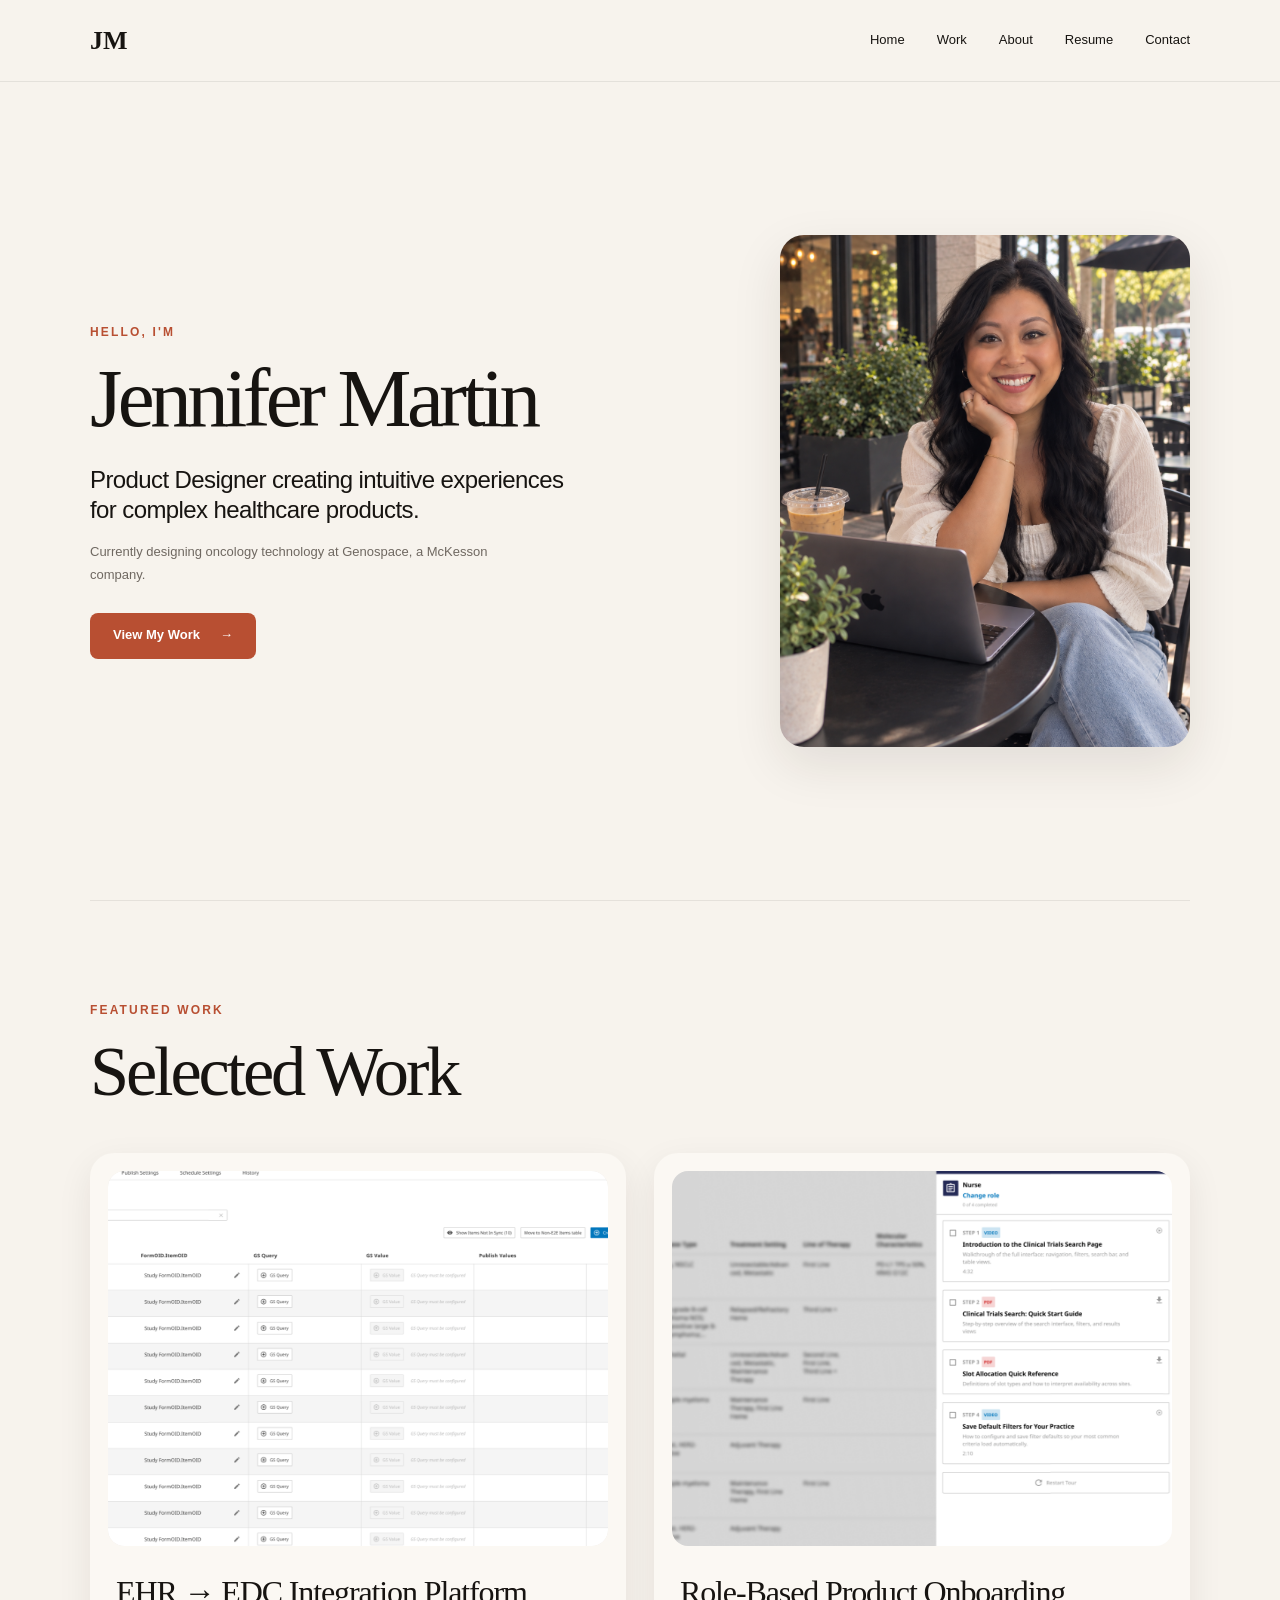
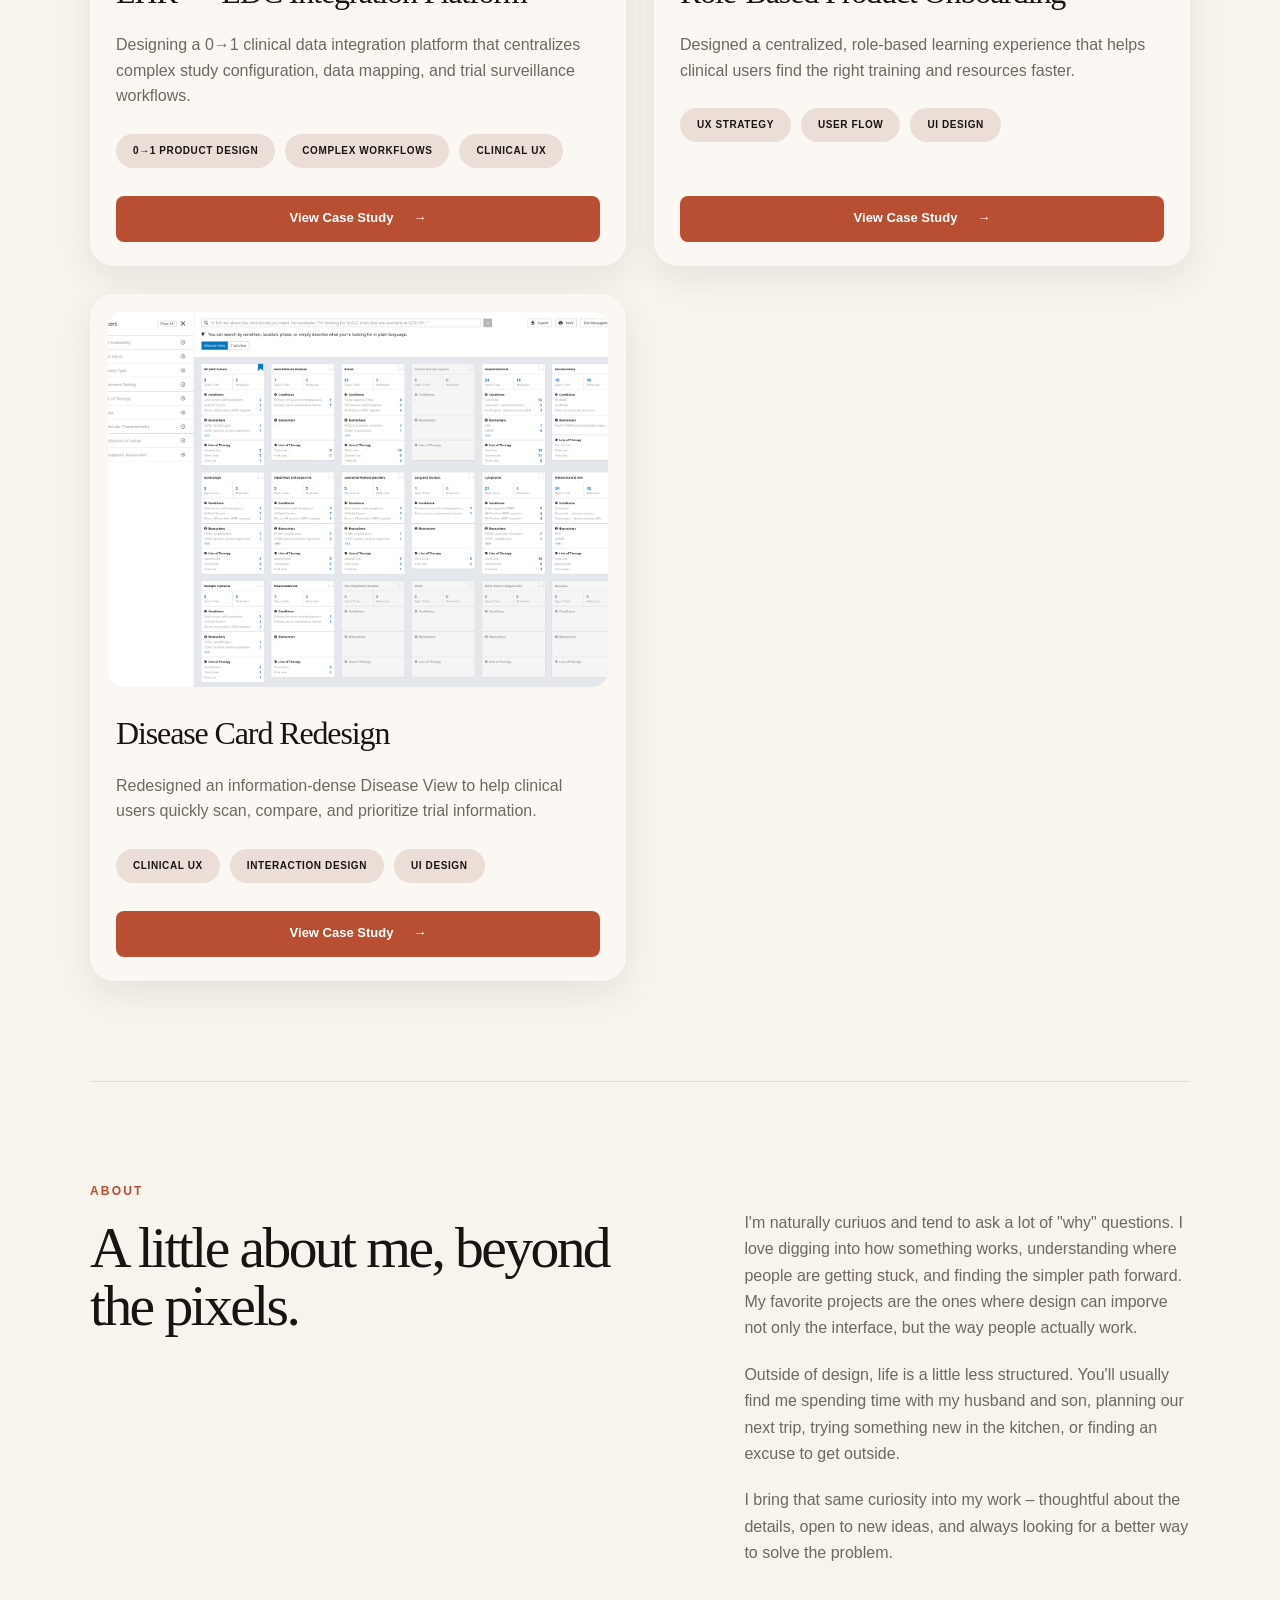
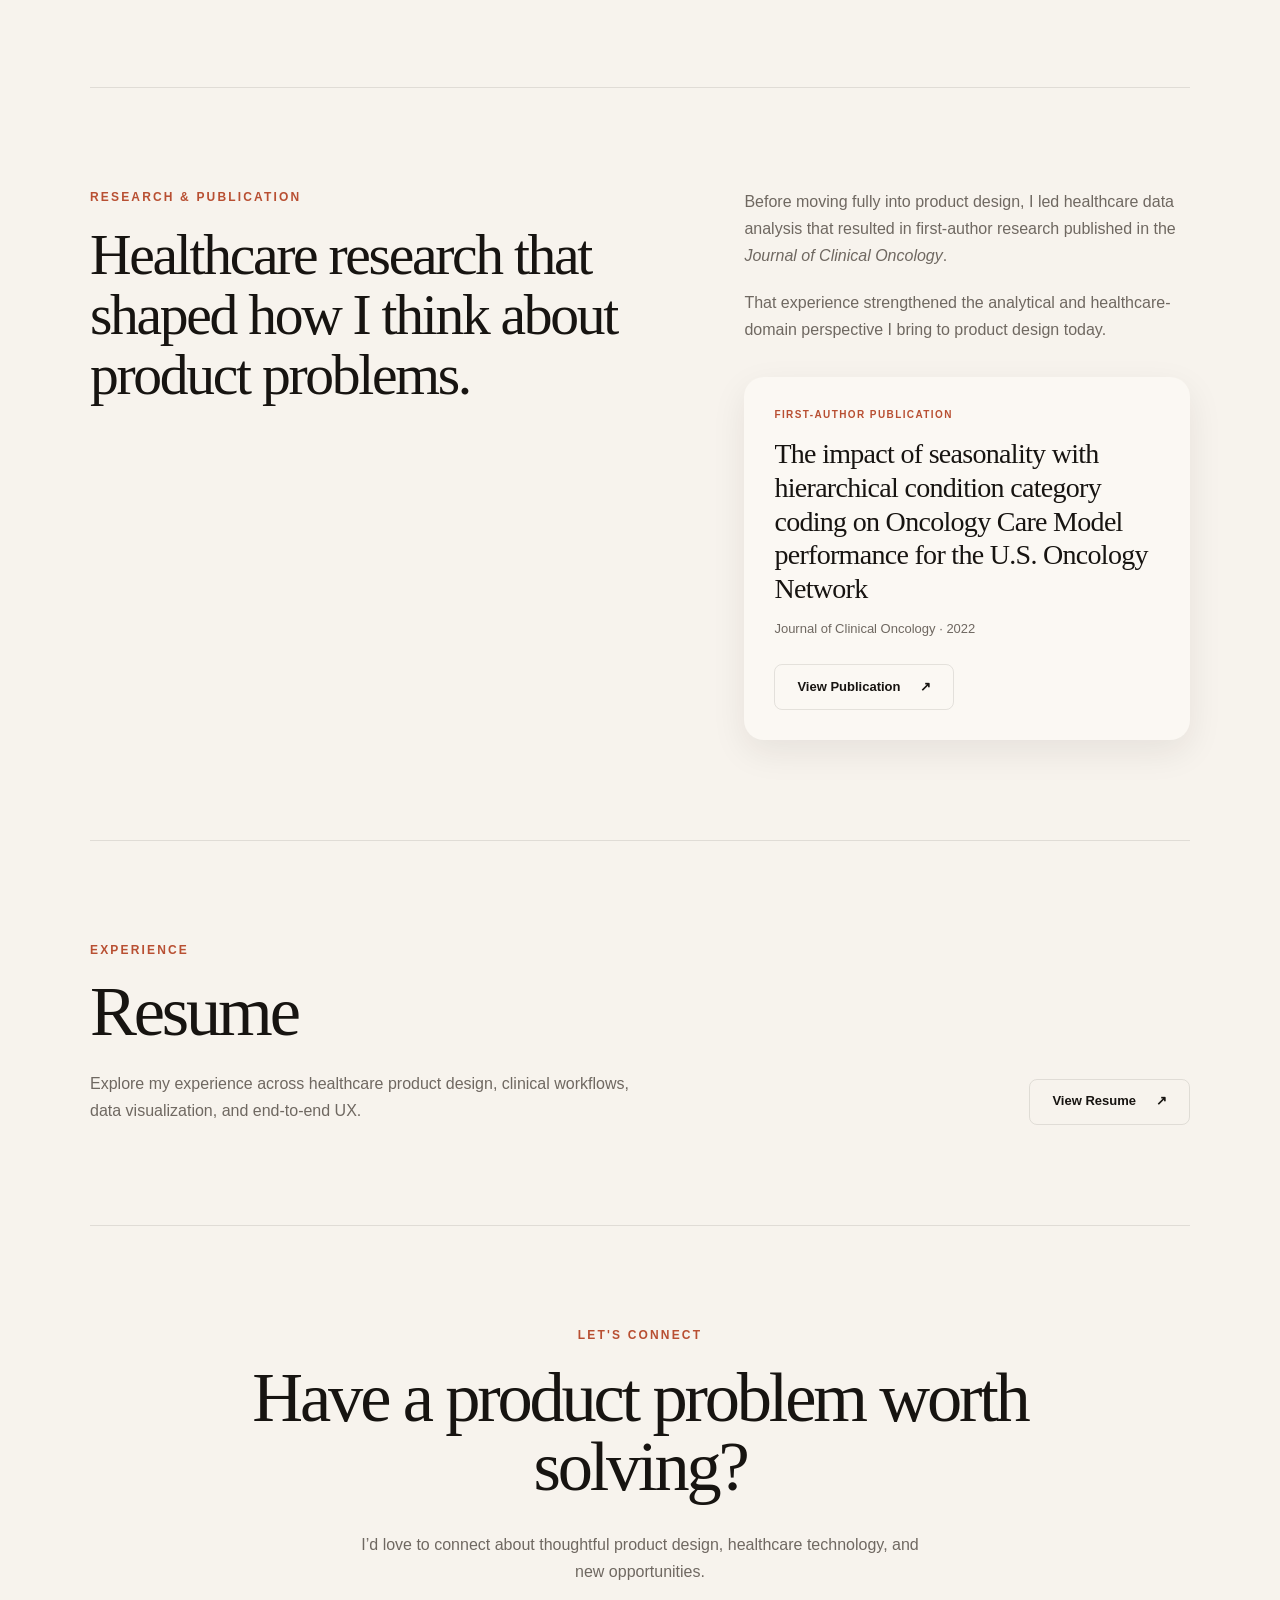
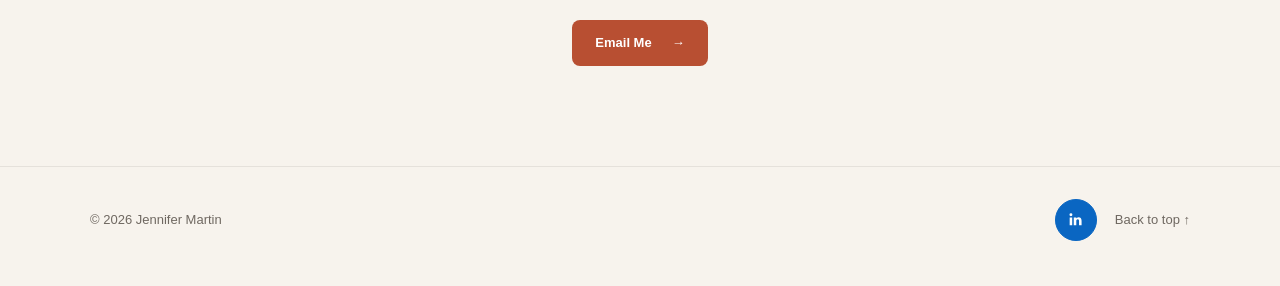
==== commit 76922c59: "Update index.html" ====
--- a/index.html
+++ b/index.html
@@ -161,8 +161,45 @@
 
       <div class="project-grid">
 
-
-        <!-- PROJECT 1 -->
+        <!-- PROJECT 1: EHR TO EDC -->
+
+<article class="project-card">
+
+  <div class="project-image-wrap">
+    <img
+      src="assets/CRF Mapping-table.png"
+      alt="EHR to EDC clinical data integration platform"
+    />
+  </div>
+
+  <div class="project-content">
+
+    <h3>EHR → EDC Integration Platform</h3>
+
+    <p>
+      Designing a 0→1 clinical data integration platform that
+      centralizes complex study configuration, data mapping,
+      and trial surveillance workflows.
+    </p>
+
+    <div class="tags">
+      <span>0→1 PRODUCT DESIGN</span>
+      <span>COMPLEX WORKFLOWS</span>
+      <span>CLINICAL UX</span>
+    </div>
+
+    <a
+      class="button button-primary button-small"
+      href="case-study-ehr-edc.html"
+    >
+      View Case Study <span>→</span>
+    </a>
+
+  </div>
+
+</article>
+        
+        <!-- PROJECT 2 -->
         <article class="project-card">
 
           <div class="project-image-wrap">
@@ -219,7 +256,7 @@
 
 
 
-        <!-- PROJECT 2 -->
+        <!-- PROJECT 3 -->
         <article class="project-card">
 
   <div class="project-image-wrap">
@@ -247,46 +284,6 @@
     <a
       class="button button-primary button-small"
       href="case-study-disease-cards.html"
-    >
-      View Case Study <span>→</span>
-    </a>
-
-  </div>
-
-</article>
-
-
-
-        <!-- PROJECT 3: EHR TO EDC -->
-
-<article class="project-card">
-
-  <div class="project-image-wrap">
-    <img
-      src="assets/CRF Mapping-table.png"
-      alt="EHR to EDC clinical data integration platform"
-    />
-  </div>
-
-  <div class="project-content">
-
-    <h3>EHR → EDC Integration Platform</h3>
-
-    <p>
-      Designing a 0→1 clinical data integration platform that
-      centralizes complex study configuration, data mapping,
-      and trial surveillance workflows.
-    </p>
-
-    <div class="tags">
-      <span>0→1 PRODUCT DESIGN</span>
-      <span>COMPLEX WORKFLOWS</span>
-      <span>CLINICAL UX</span>
-    </div>
-
-    <a
-      class="button button-primary button-small"
-      href="case-study-ehr-edc.html"
     >
       View Case Study <span>→</span>
     </a>
--- a/styles.css
+++ b/styles.css
@@ -1832,10 +1832,6 @@
    TEMPORARILY HIDE UNFINISHED PROJECTS
    ========================================= */
 
-.project-card:nth-child(3) {
-  display: none;
-}
-
 /* Single featured project layout */
 
 .project-grid {
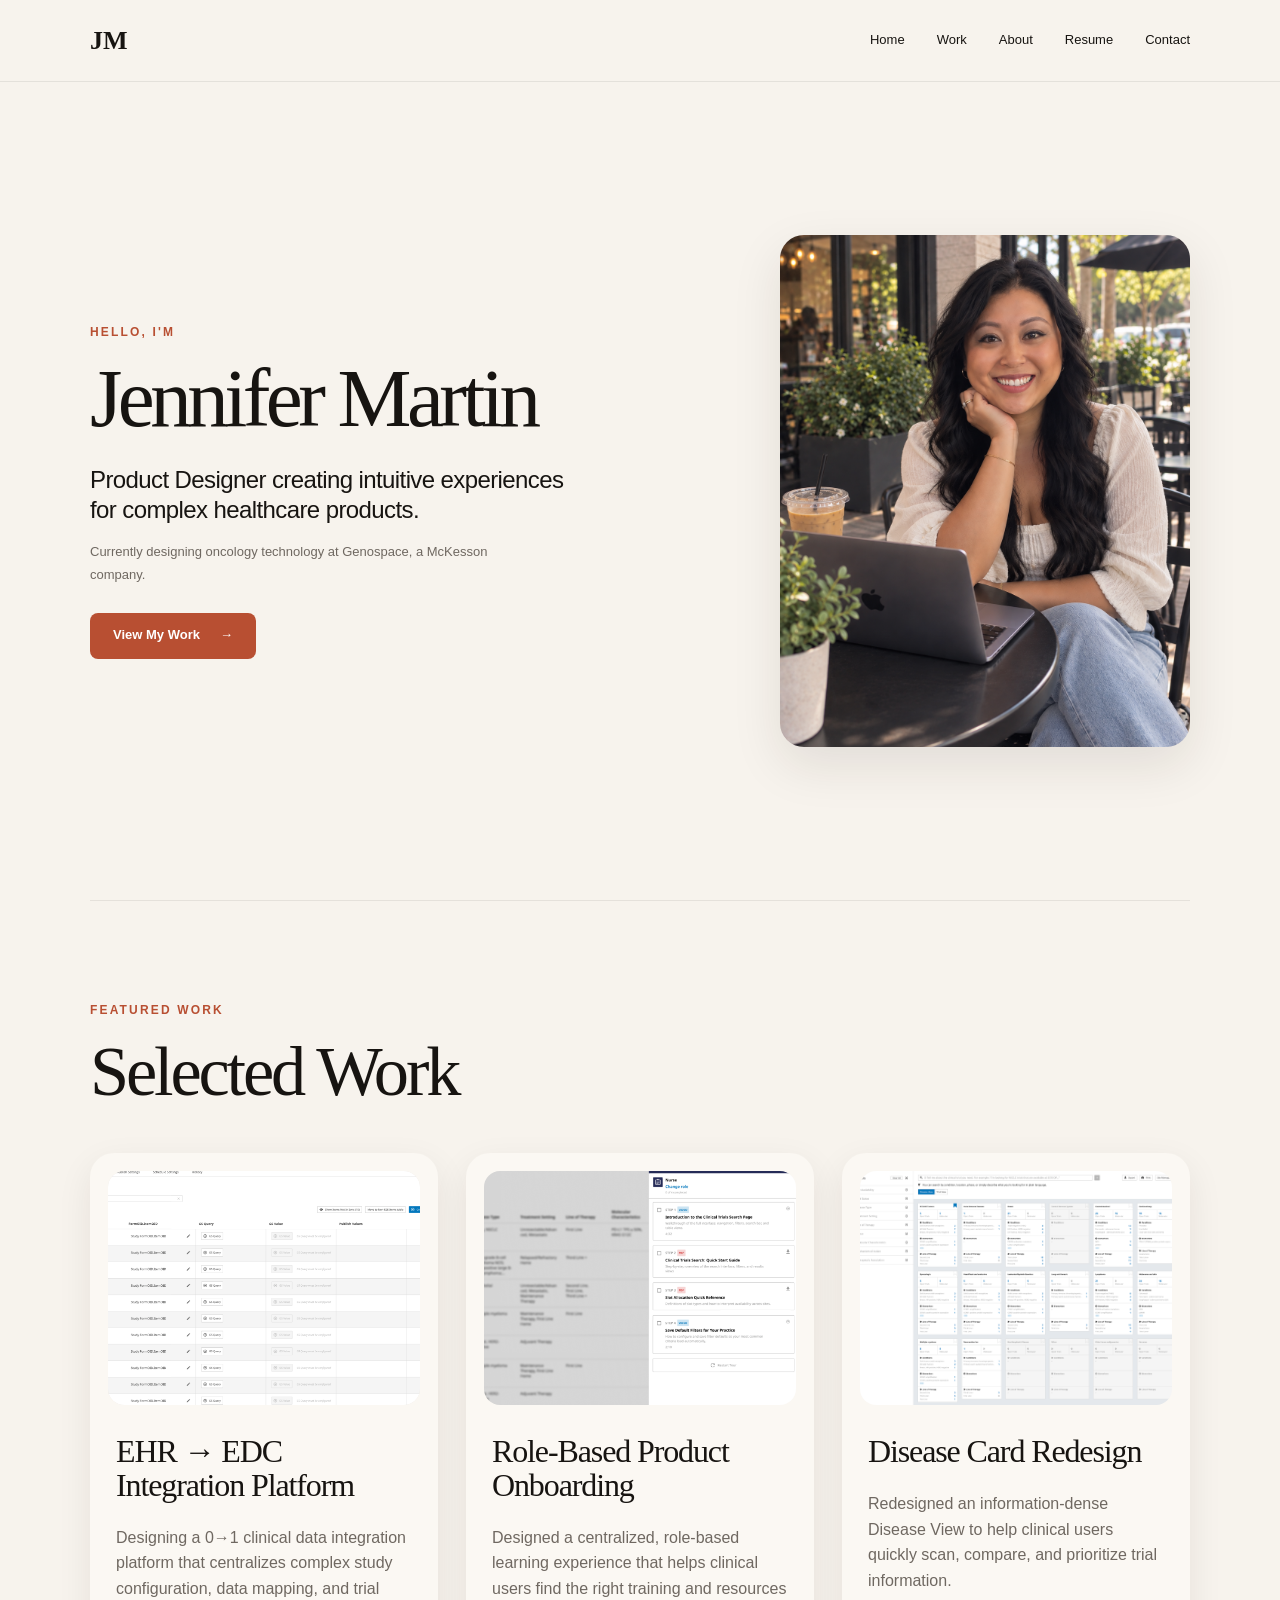
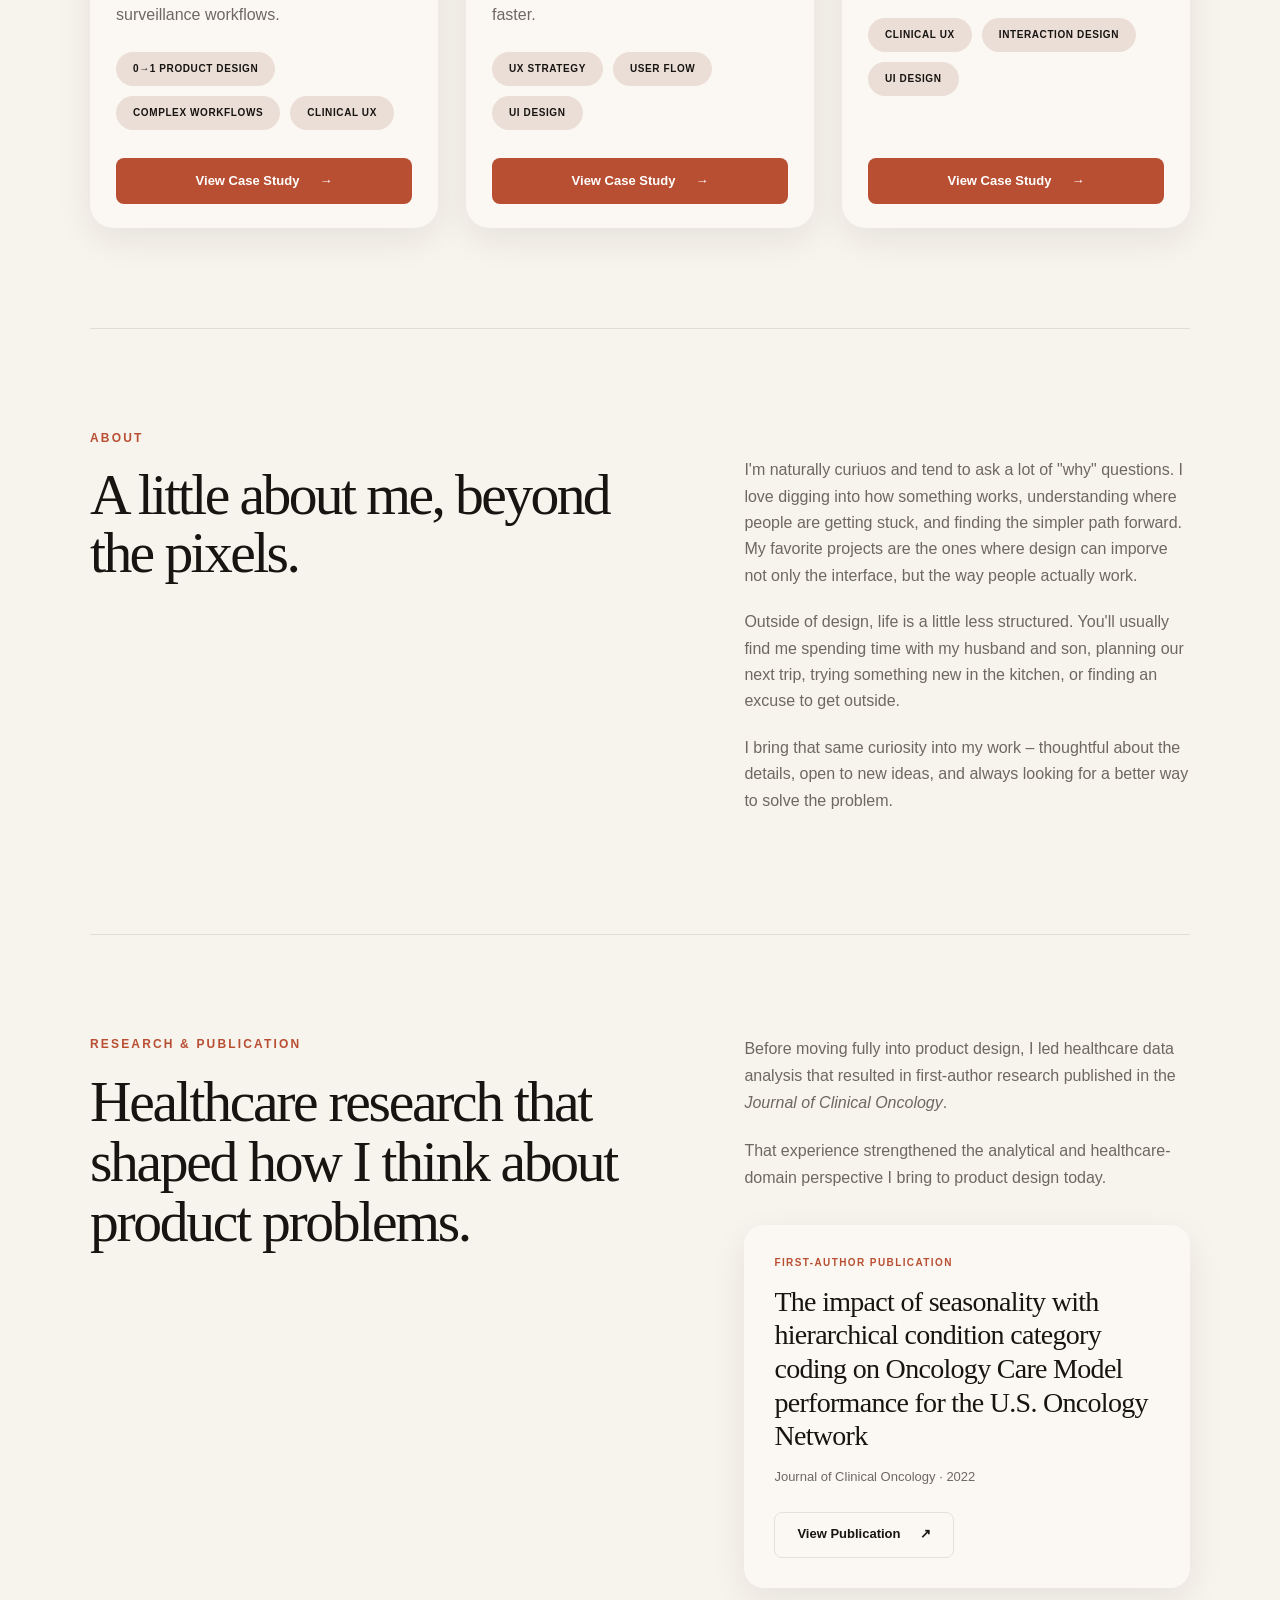
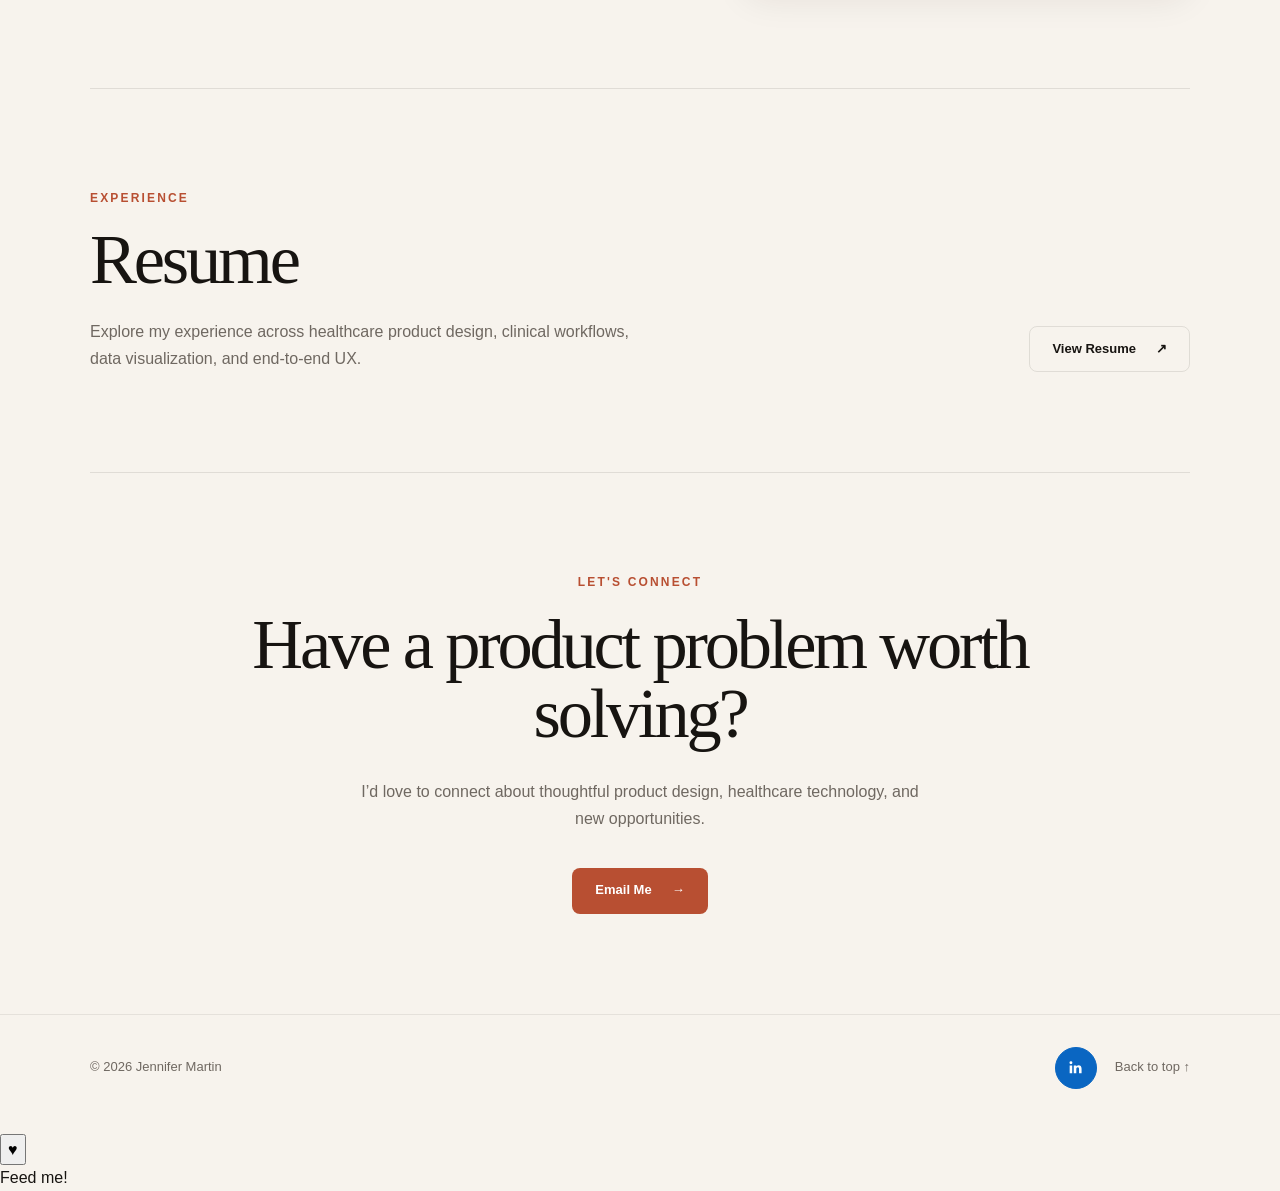
==== commit bfe1476e: "Update index.html" ====
--- a/index.html
+++ b/index.html
@@ -525,7 +525,59 @@
 
   </footer>
 
-
+<!-- =========================================
+     INTERACTIVE PORTFOLIO KITTY
+     ========================================= -->
+
+<div class="portfolio-kitty" id="portfolioKitty" aria-label="Interactive orange kitty">
+
+  <div class="kitty-character" id="kittyCharacter">
+    <div class="kitty-tail"></div>
+
+    <div class="kitty-body">
+      <div class="kitty-chest"></div>
+    </div>
+
+    <div class="kitty-head">
+      <div class="kitty-ear kitty-ear-left"></div>
+      <div class="kitty-ear kitty-ear-right"></div>
+
+      <div class="kitty-stripe stripe-one"></div>
+      <div class="kitty-stripe stripe-two"></div>
+      <div class="kitty-stripe stripe-three"></div>
+
+      <div class="kitty-eye kitty-eye-left">
+        <div class="kitty-pupil"></div>
+      </div>
+
+      <div class="kitty-eye kitty-eye-right">
+        <div class="kitty-pupil"></div>
+      </div>
+
+      <div class="kitty-muzzle">
+        <div class="kitty-nose"></div>
+        <div class="kitty-mouth"></div>
+      </div>
+    </div>
+  </div>
+
+  <button
+    class="kitty-bowl"
+    id="kittyBowl"
+    type="button"
+    aria-label="Feed the kitty"
+  >
+    <span class="kitty-food"></span>
+    <span class="kitty-bowl-front">
+      <span class="kitty-paw-print">♥</span>
+    </span>
+  </button>
+
+  <div class="kitty-message" id="kittyMessage">
+    Feed me!
+  </div>
+
+</div>
 
   <script src="script.js"></script>
 
--- a/styles.css
+++ b/styles.css
@@ -1828,15 +1828,6 @@
   border-top: 1px solid rgba(23, 20, 17, 0.08);
 }
 
-/* =========================================
-   TEMPORARILY HIDE UNFINISHED PROJECTS
-   ========================================= */
-
-/* Single featured project layout */
-
-.project-grid {
-  grid-template-columns: repeat(2, minmax(0, 1fr));
-}
 
 /* =========================================
    RESEARCH & PUBLICATION
@@ -2912,3 +2903,33 @@
   }
 
 }
+
+/* =========================================
+   EHR → EDC CASE STUDY SECTION SPACING
+   ========================================= */
+
+.case-section {
+  padding-top: 72px;
+  padding-bottom: 72px;
+}
+
+.case-section + .case-section {
+  margin-top: 0;
+}
+
+.case-section-heading {
+  margin-bottom: 32px;
+}
+
+.case-copy p:last-child {
+  margin-bottom: 0;
+}
+
+/* =========================================
+   EHR → EDC BODY TEXT WIDTH
+   ========================================= */
+
+.case-section .case-copy {
+  max-width: none;
+  width: 100%;
+}
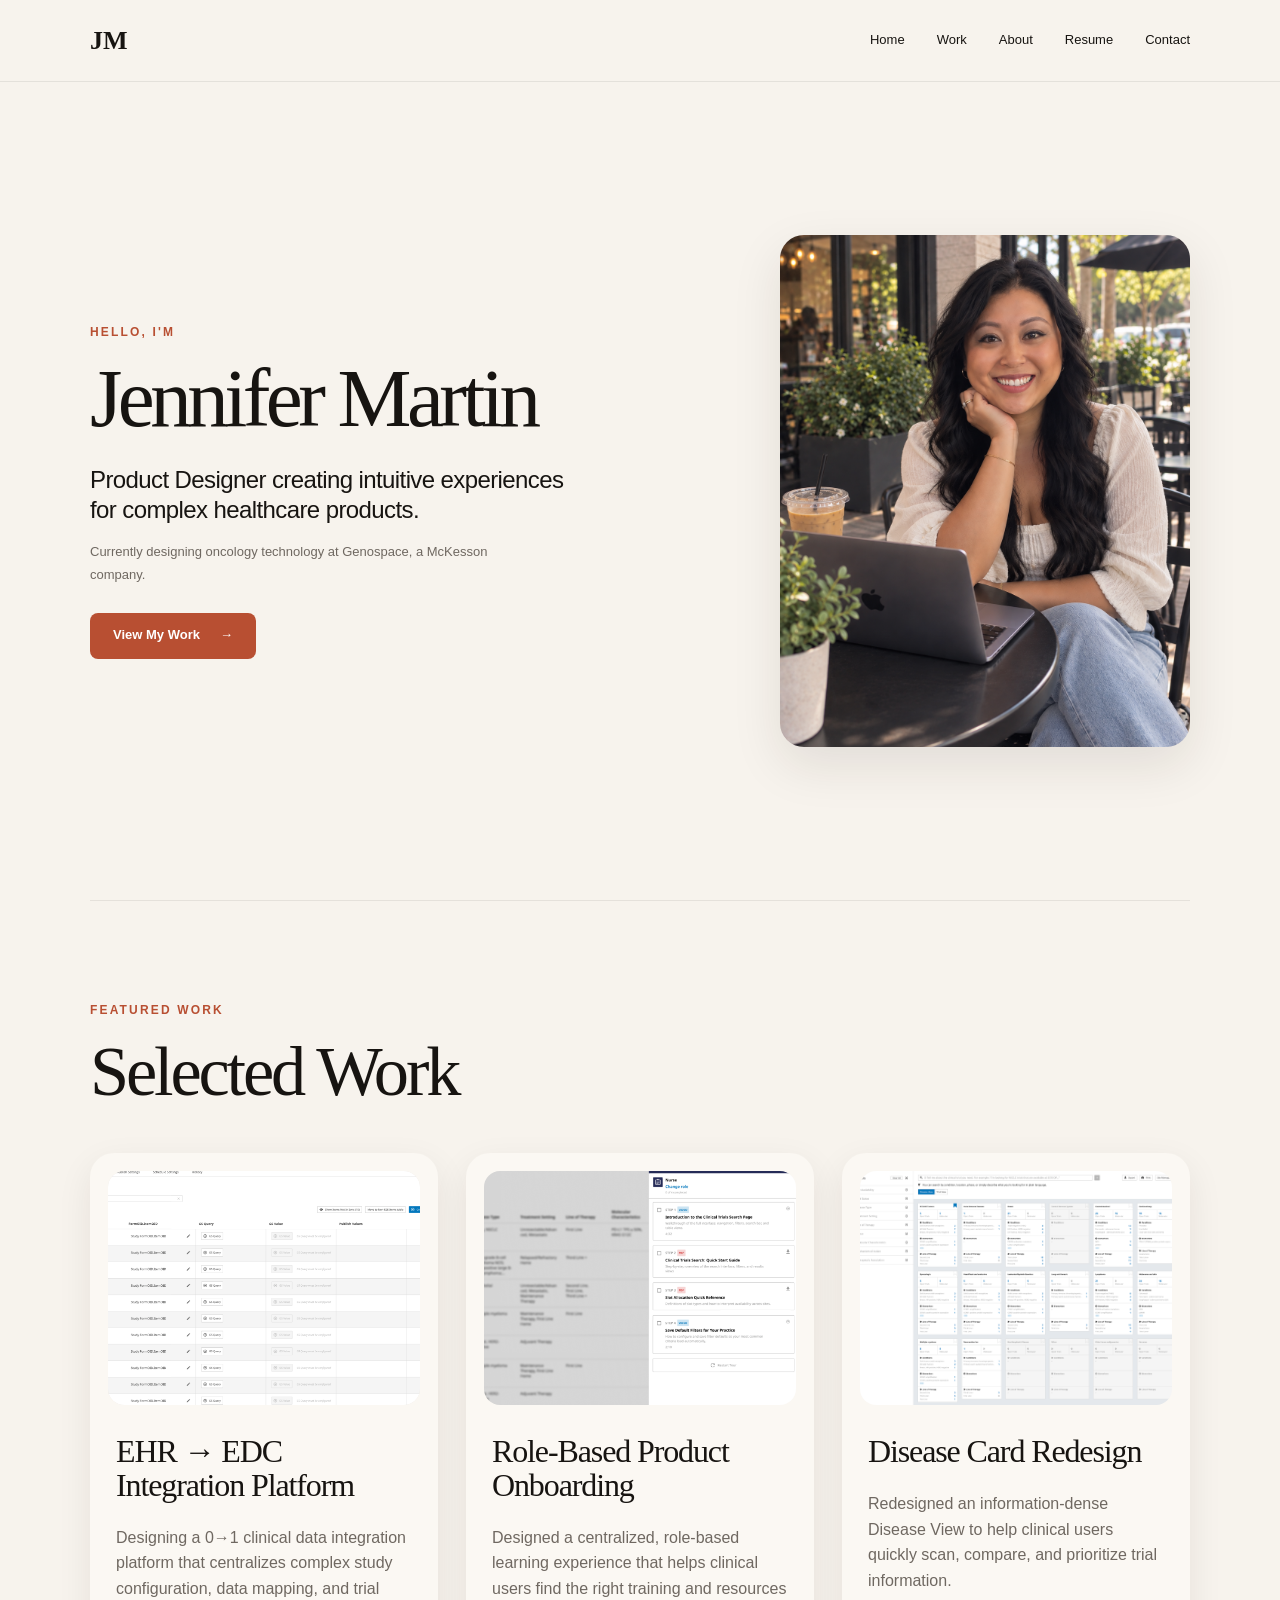
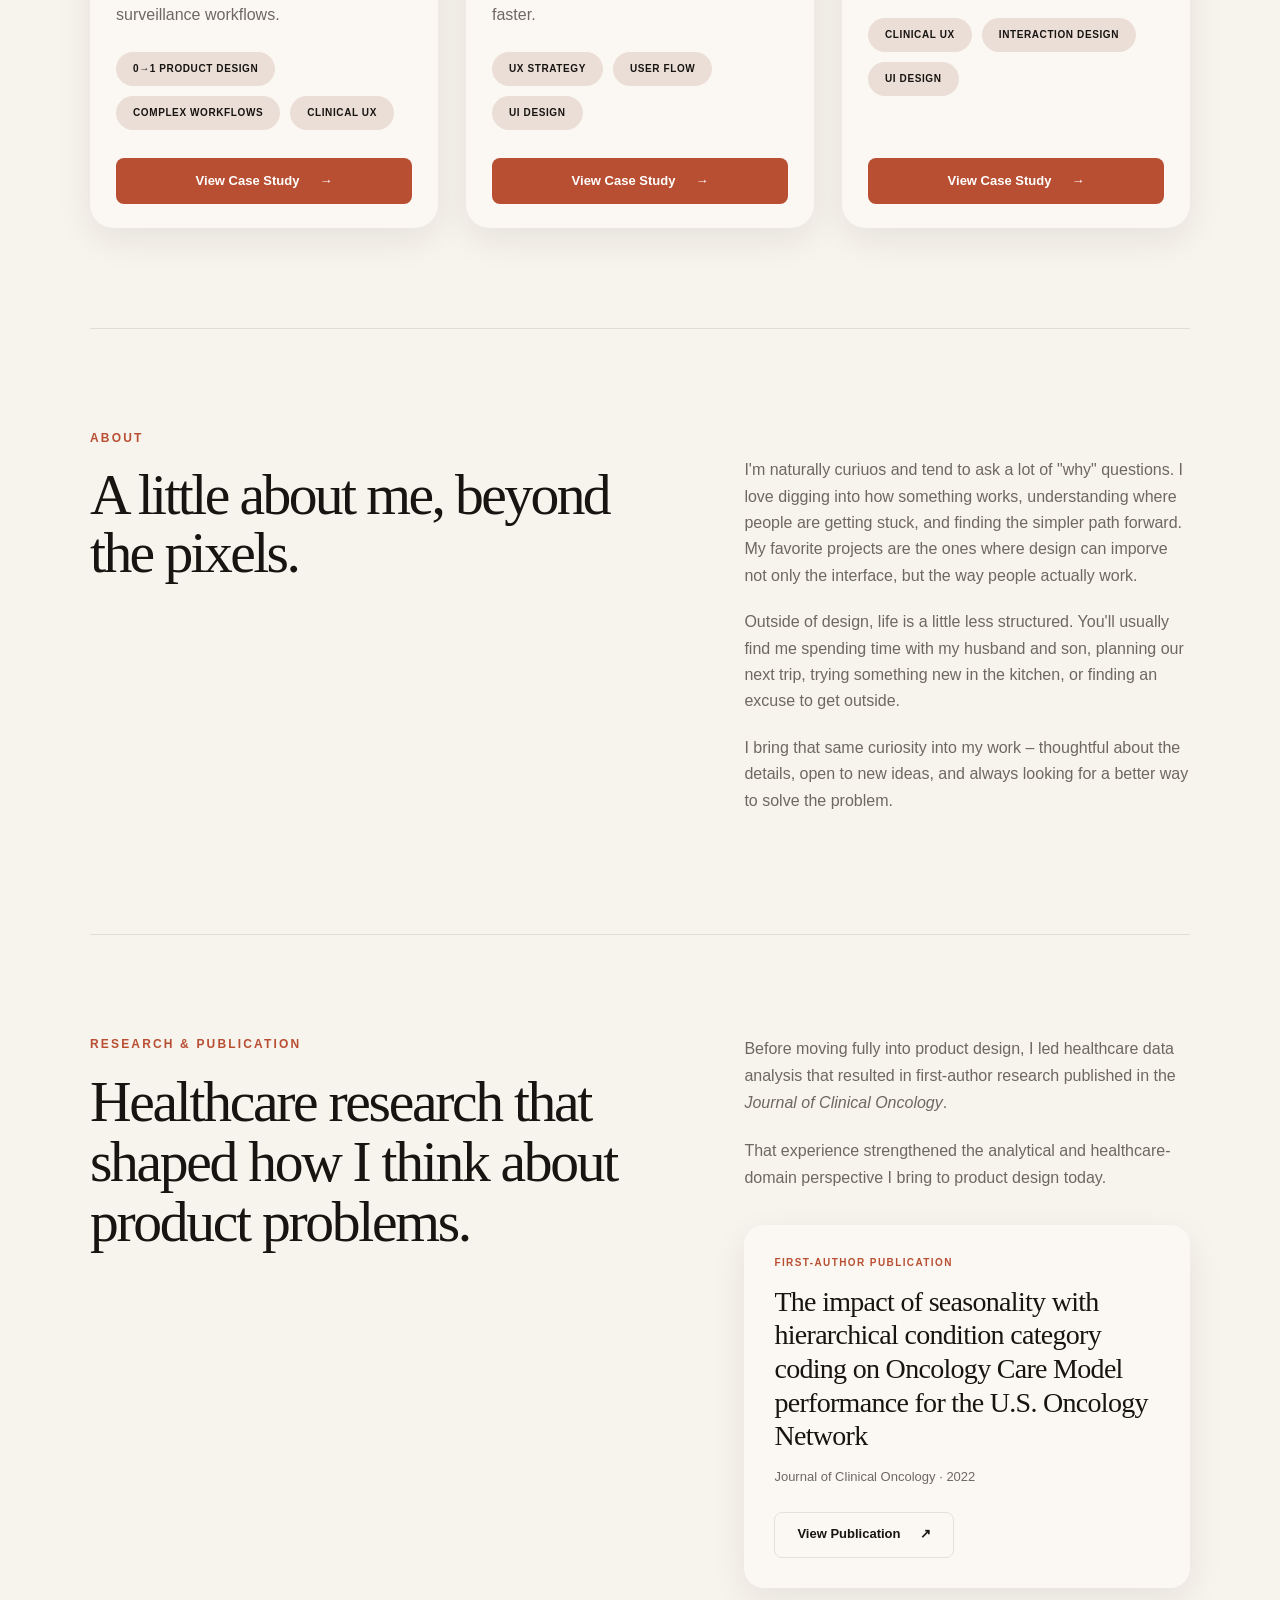
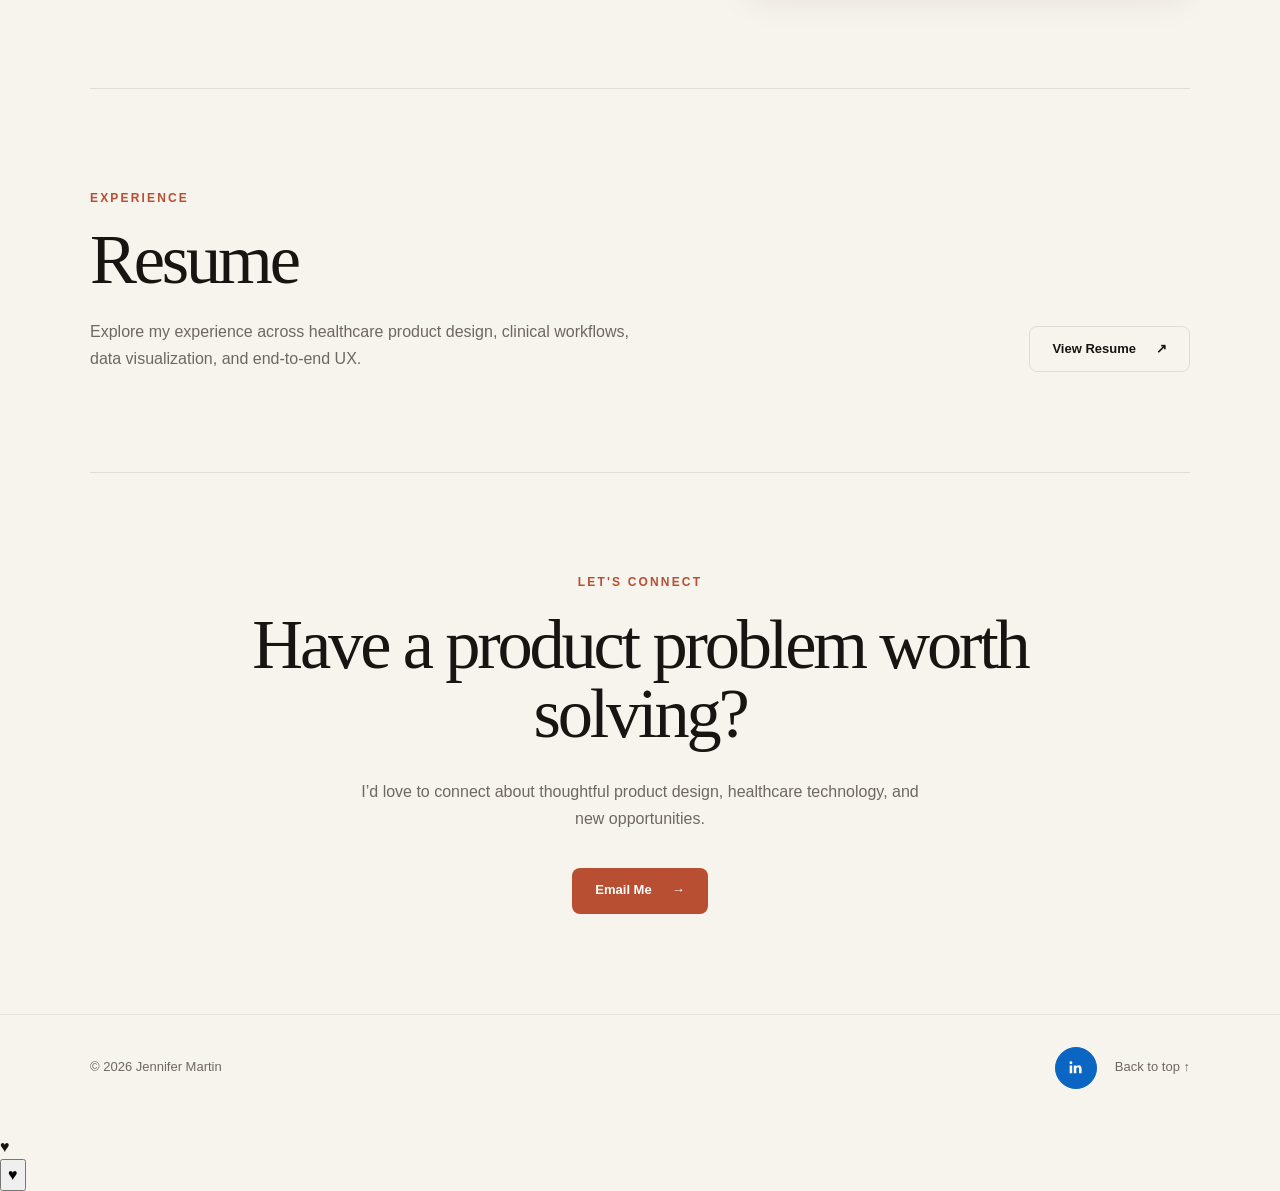
==== commit f31df090: "Update index.html" ====
--- a/index.html
+++ b/index.html
@@ -529,9 +529,12 @@
      INTERACTIVE PORTFOLIO KITTY
      ========================================= -->
 
-<div class="portfolio-kitty" id="portfolioKitty" aria-label="Interactive orange kitty">
+<div class="portfolio-kitty" id="portfolioKitty">
+
+  <div class="kitty-heart" id="kittyHeart">♥</div>
 
   <div class="kitty-character" id="kittyCharacter">
+
     <div class="kitty-tail"></div>
 
     <div class="kitty-body">
@@ -539,27 +542,47 @@
     </div>
 
     <div class="kitty-head">
-      <div class="kitty-ear kitty-ear-left"></div>
-      <div class="kitty-ear kitty-ear-right"></div>
-
-      <div class="kitty-stripe stripe-one"></div>
-      <div class="kitty-stripe stripe-two"></div>
-      <div class="kitty-stripe stripe-three"></div>
-
-      <div class="kitty-eye kitty-eye-left">
-        <div class="kitty-pupil"></div>
-      </div>
-
-      <div class="kitty-eye kitty-eye-right">
-        <div class="kitty-pupil"></div>
-      </div>
-
-      <div class="kitty-muzzle">
+
+      <div class="kitty-ear kitty-ear-left">
+        <div class="kitty-ear-inner"></div>
+      </div>
+
+      <div class="kitty-ear kitty-ear-right">
+        <div class="kitty-ear-inner"></div>
+      </div>
+
+      <div class="kitty-stripes">
+        <span></span>
+        <span></span>
+        <span></span>
+      </div>
+
+      <div class="kitty-face">
+
+        <div class="kitty-eye kitty-eye-left">
+          <div class="kitty-pupil"></div>
+        </div>
+
+        <div class="kitty-eye kitty-eye-right">
+          <div class="kitty-pupil"></div>
+        </div>
+
+        <div class="kitty-cheek kitty-cheek-left"></div>
+        <div class="kitty-cheek kitty-cheek-right"></div>
+
         <div class="kitty-nose"></div>
-        <div class="kitty-mouth"></div>
-      </div>
+
+        <div class="kitty-mouth">
+          <span></span>
+          <span></span>
+        </div>
+
+      </div>
+
     </div>
+
   </div>
+
 
   <button
     class="kitty-bowl"
@@ -567,16 +590,13 @@
     type="button"
     aria-label="Feed the kitty"
   >
-    <span class="kitty-food"></span>
-    <span class="kitty-bowl-front">
-      <span class="kitty-paw-print">♥</span>
+    <span class="kitty-food" id="kittyFood"></span>
+    <span class="kitty-bowl-rim"></span>
+    <span class="kitty-bowl-body">
+      <span class="kitty-bowl-heart">♥</span>
     </span>
   </button>
 
-  <div class="kitty-message" id="kittyMessage">
-    Feed me!
-  </div>
-
 </div>
 
   <script src="script.js"></script>
--- a/styles.css
+++ b/styles.css
@@ -2933,3 +2933,4 @@
   max-width: none;
   width: 100%;
 }
+
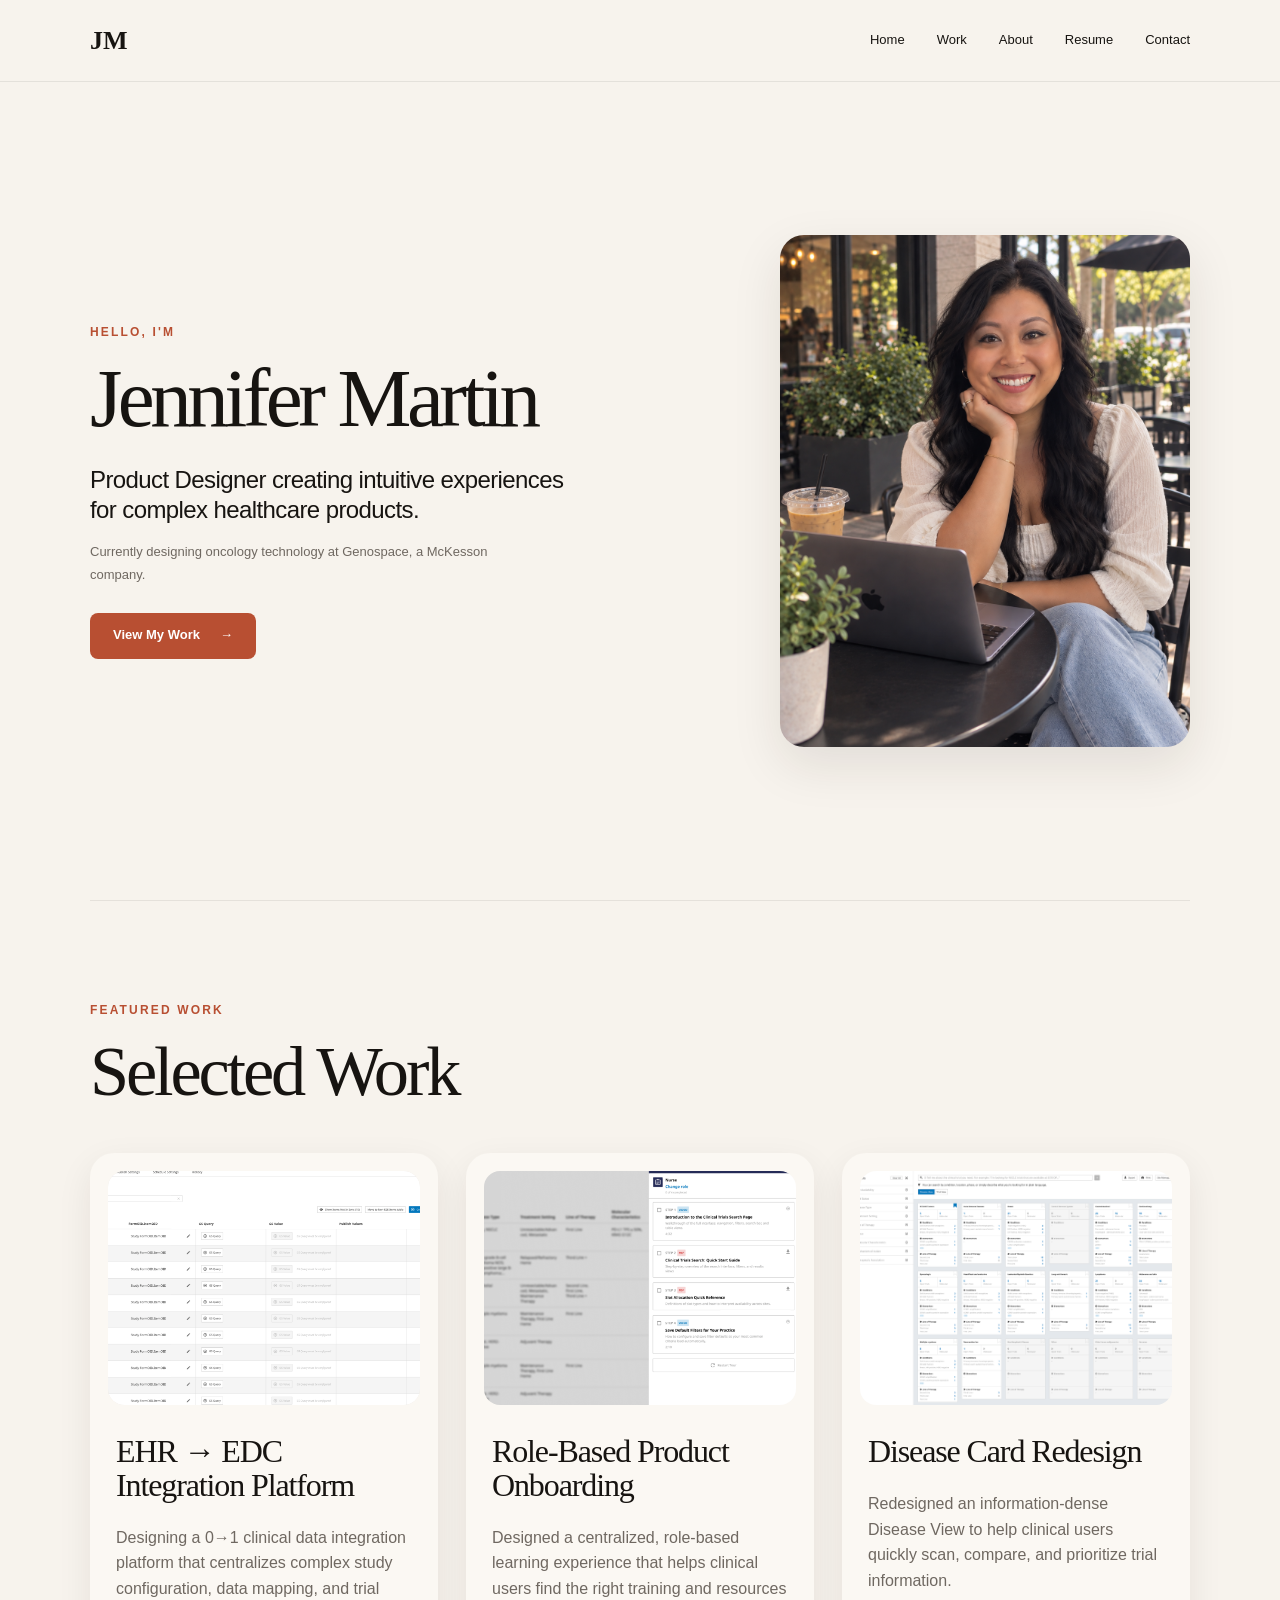
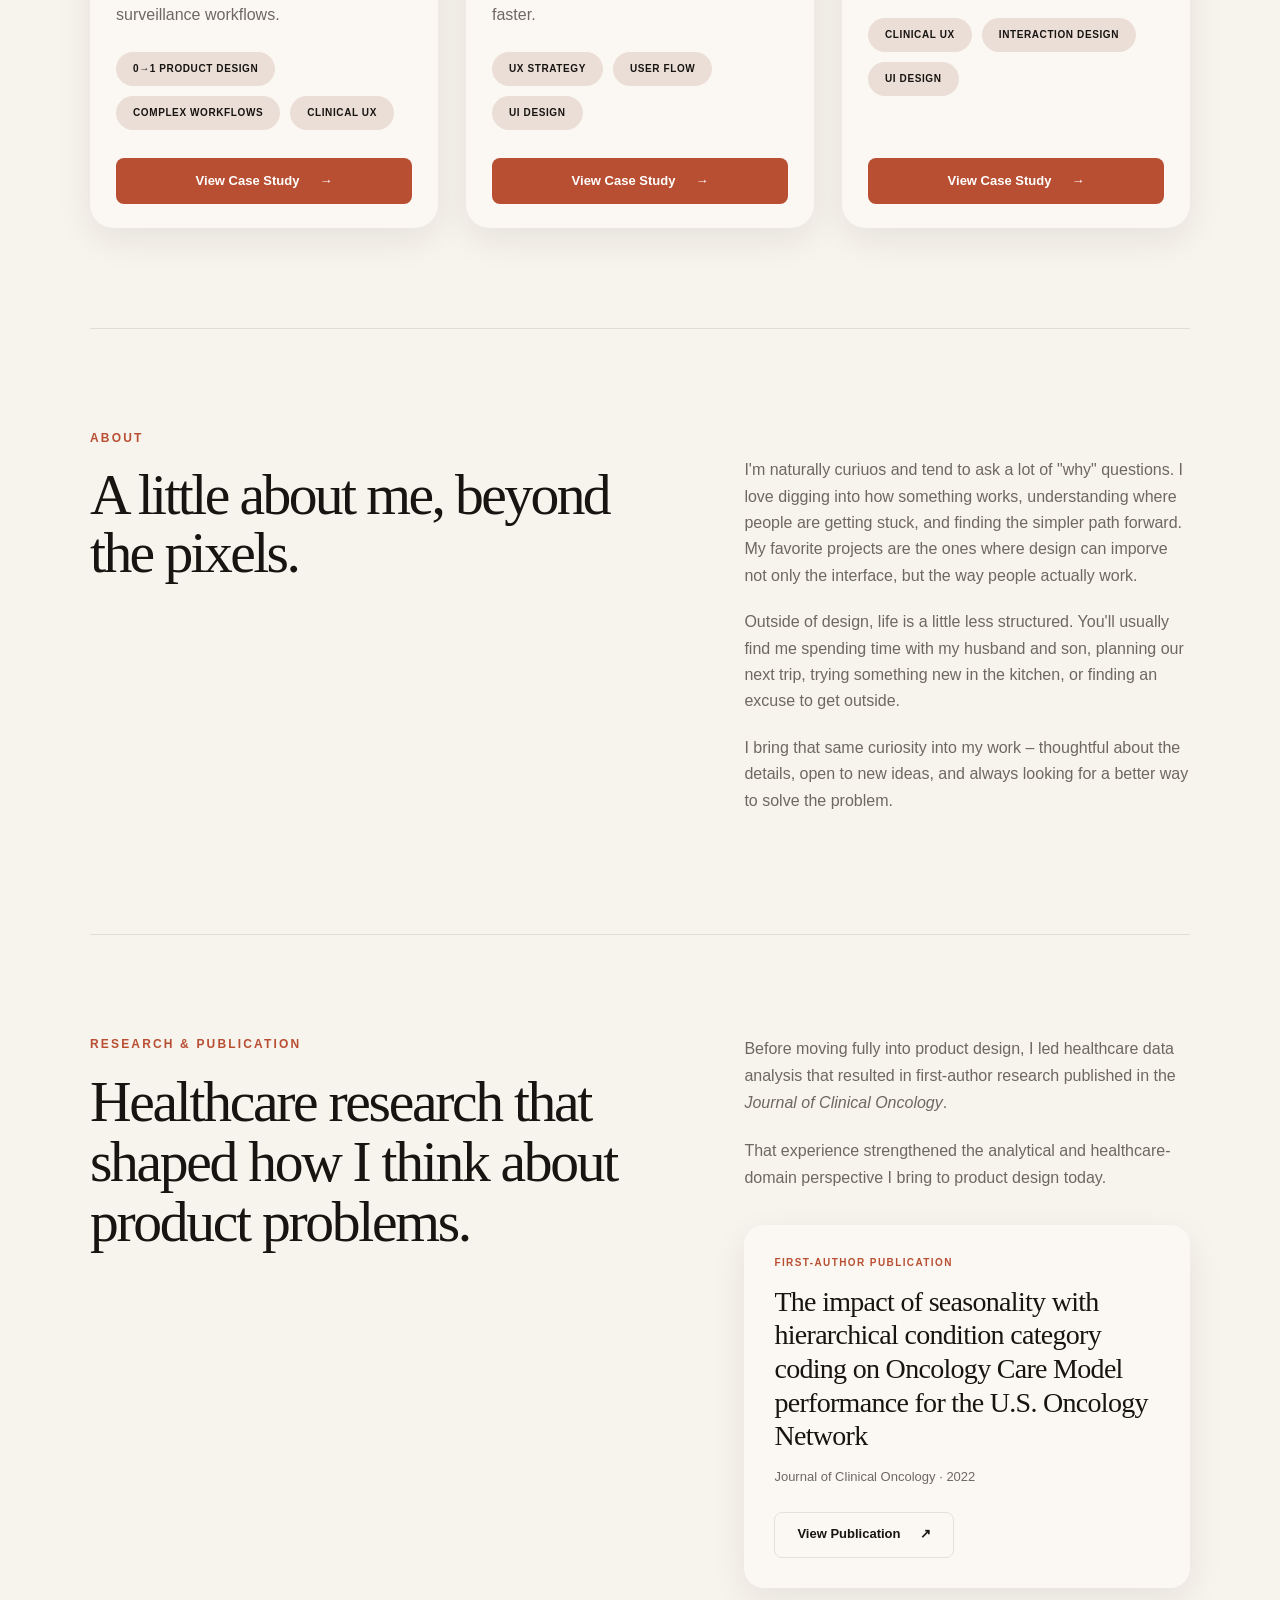
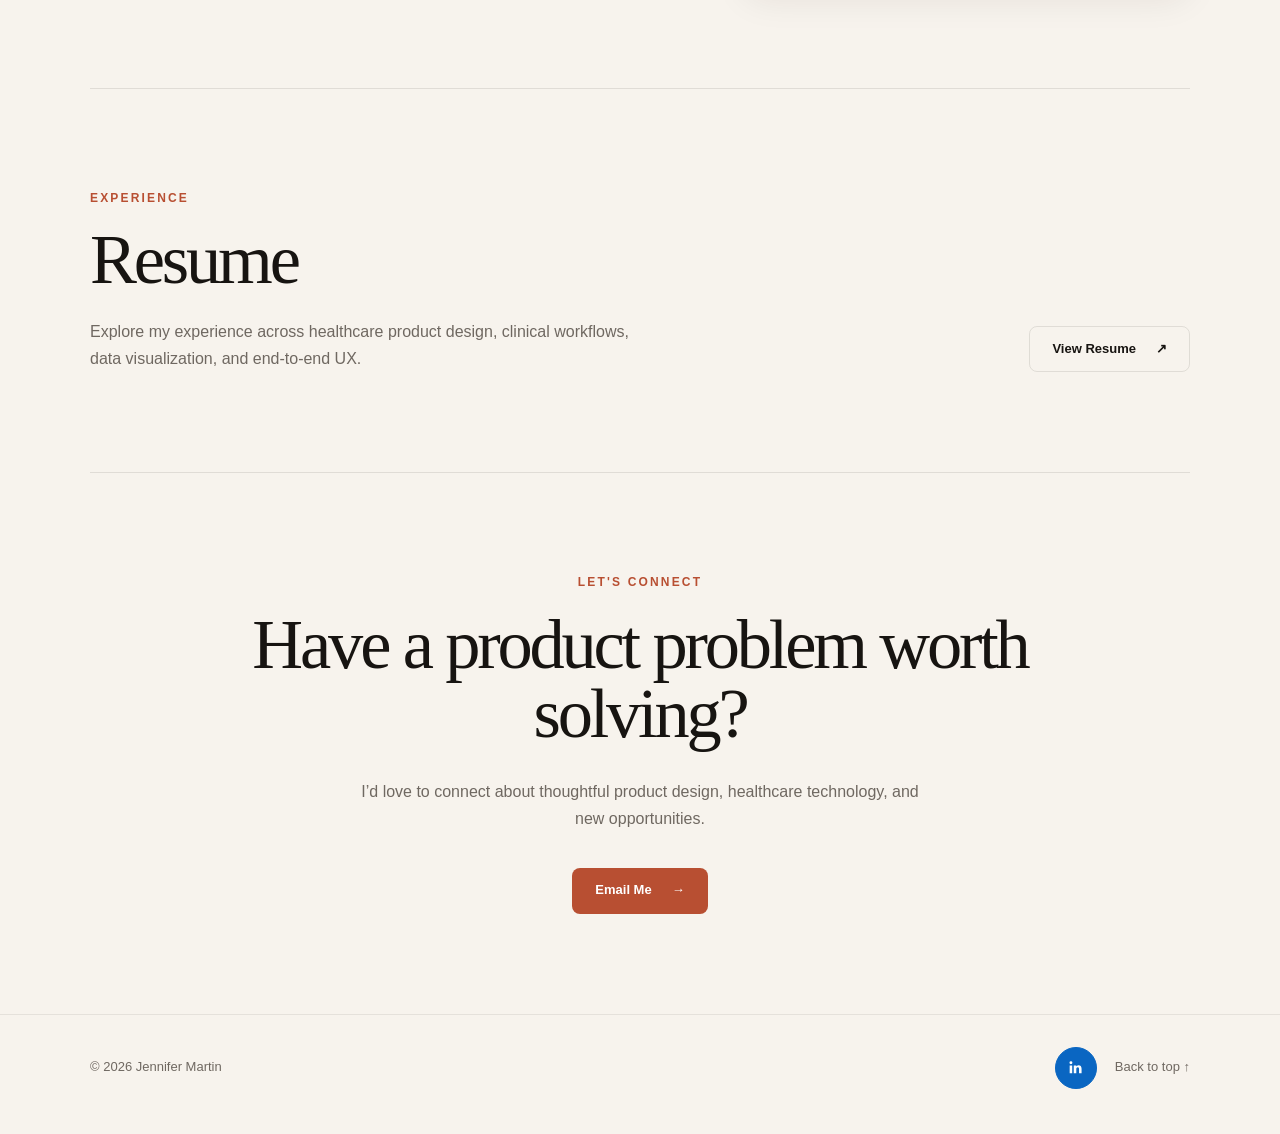
==== commit f9415640: "Update index.html" ====
--- a/index.html
+++ b/index.html
@@ -525,79 +525,6 @@
 
   </footer>
 
-<!-- =========================================
-     INTERACTIVE PORTFOLIO KITTY
-     ========================================= -->
-
-<div class="portfolio-kitty" id="portfolioKitty">
-
-  <div class="kitty-heart" id="kittyHeart">♥</div>
-
-  <div class="kitty-character" id="kittyCharacter">
-
-    <div class="kitty-tail"></div>
-
-    <div class="kitty-body">
-      <div class="kitty-chest"></div>
-    </div>
-
-    <div class="kitty-head">
-
-      <div class="kitty-ear kitty-ear-left">
-        <div class="kitty-ear-inner"></div>
-      </div>
-
-      <div class="kitty-ear kitty-ear-right">
-        <div class="kitty-ear-inner"></div>
-      </div>
-
-      <div class="kitty-stripes">
-        <span></span>
-        <span></span>
-        <span></span>
-      </div>
-
-      <div class="kitty-face">
-
-        <div class="kitty-eye kitty-eye-left">
-          <div class="kitty-pupil"></div>
-        </div>
-
-        <div class="kitty-eye kitty-eye-right">
-          <div class="kitty-pupil"></div>
-        </div>
-
-        <div class="kitty-cheek kitty-cheek-left"></div>
-        <div class="kitty-cheek kitty-cheek-right"></div>
-
-        <div class="kitty-nose"></div>
-
-        <div class="kitty-mouth">
-          <span></span>
-          <span></span>
-        </div>
-
-      </div>
-
-    </div>
-
-  </div>
-
-
-  <button
-    class="kitty-bowl"
-    id="kittyBowl"
-    type="button"
-    aria-label="Feed the kitty"
-  >
-    <span class="kitty-food" id="kittyFood"></span>
-    <span class="kitty-bowl-rim"></span>
-    <span class="kitty-bowl-body">
-      <span class="kitty-bowl-heart">♥</span>
-    </span>
-  </button>
-
-</div>
 
   <script src="script.js"></script>
 
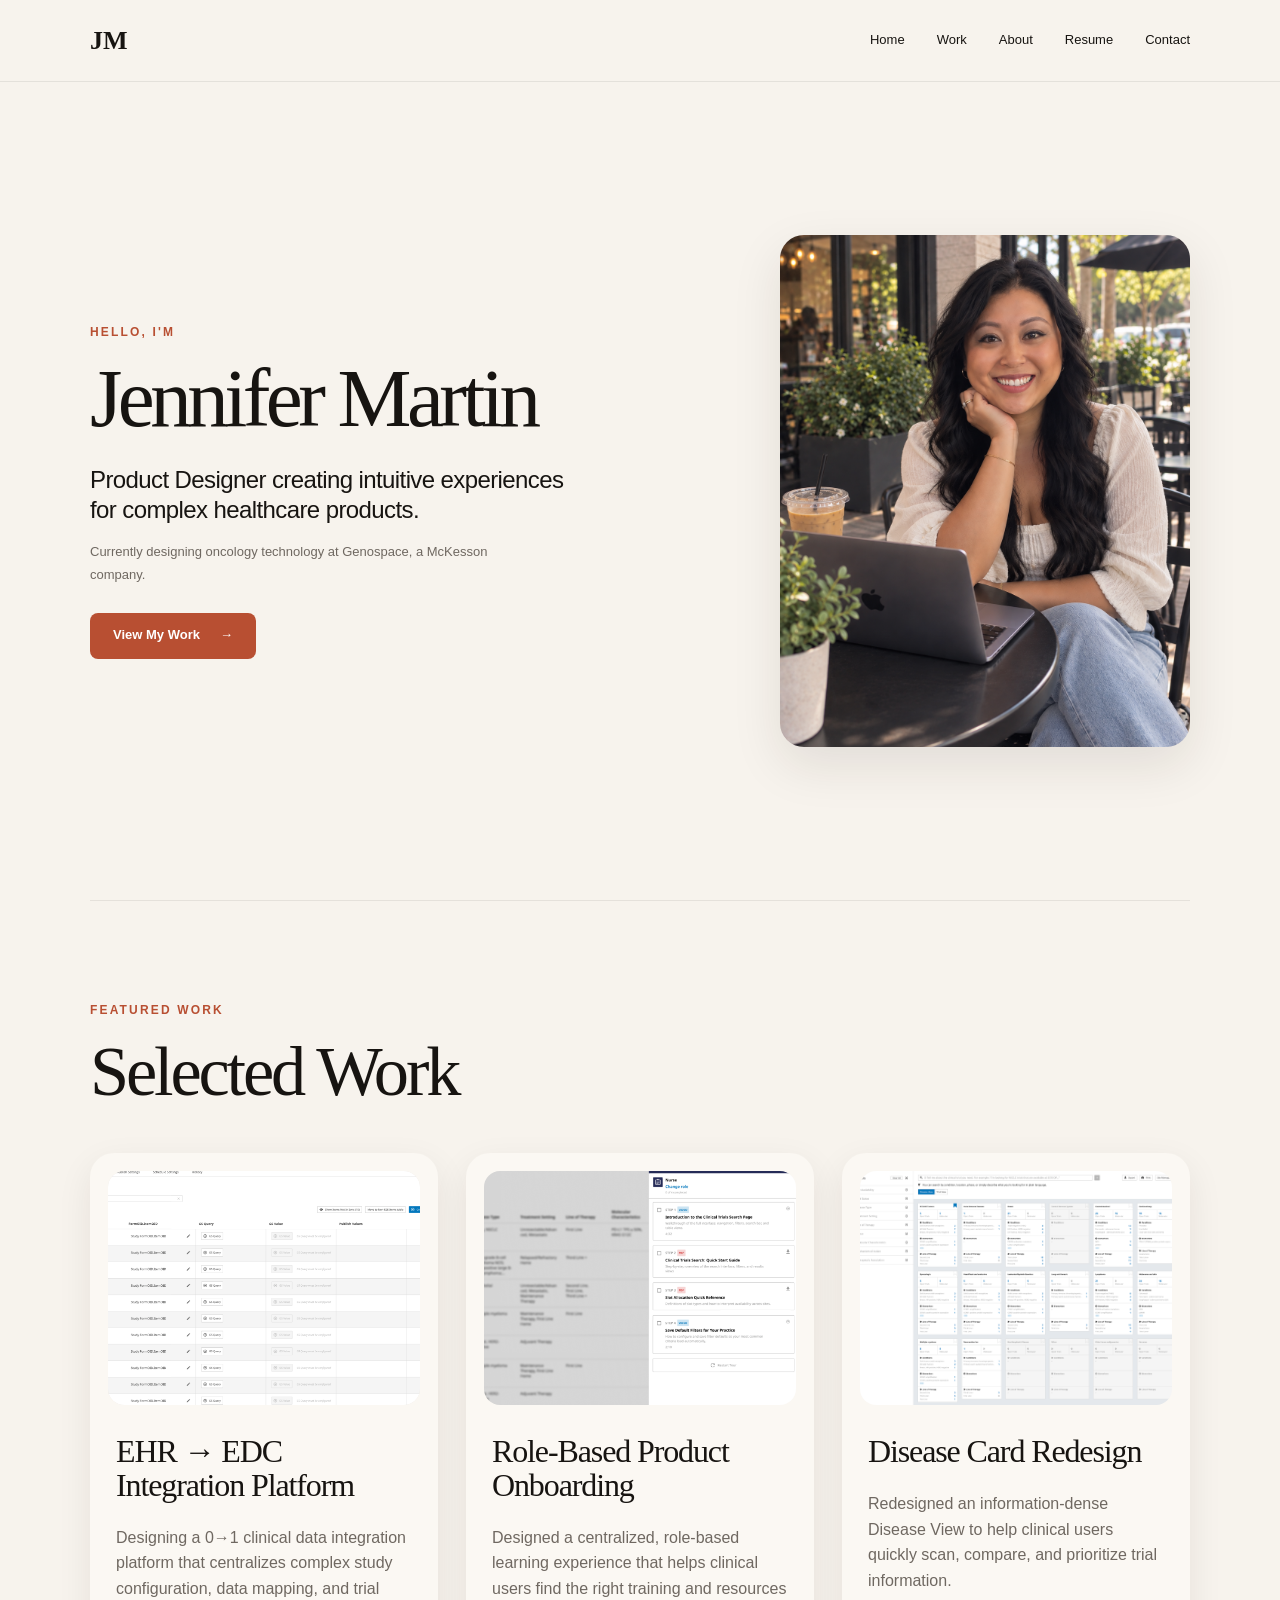
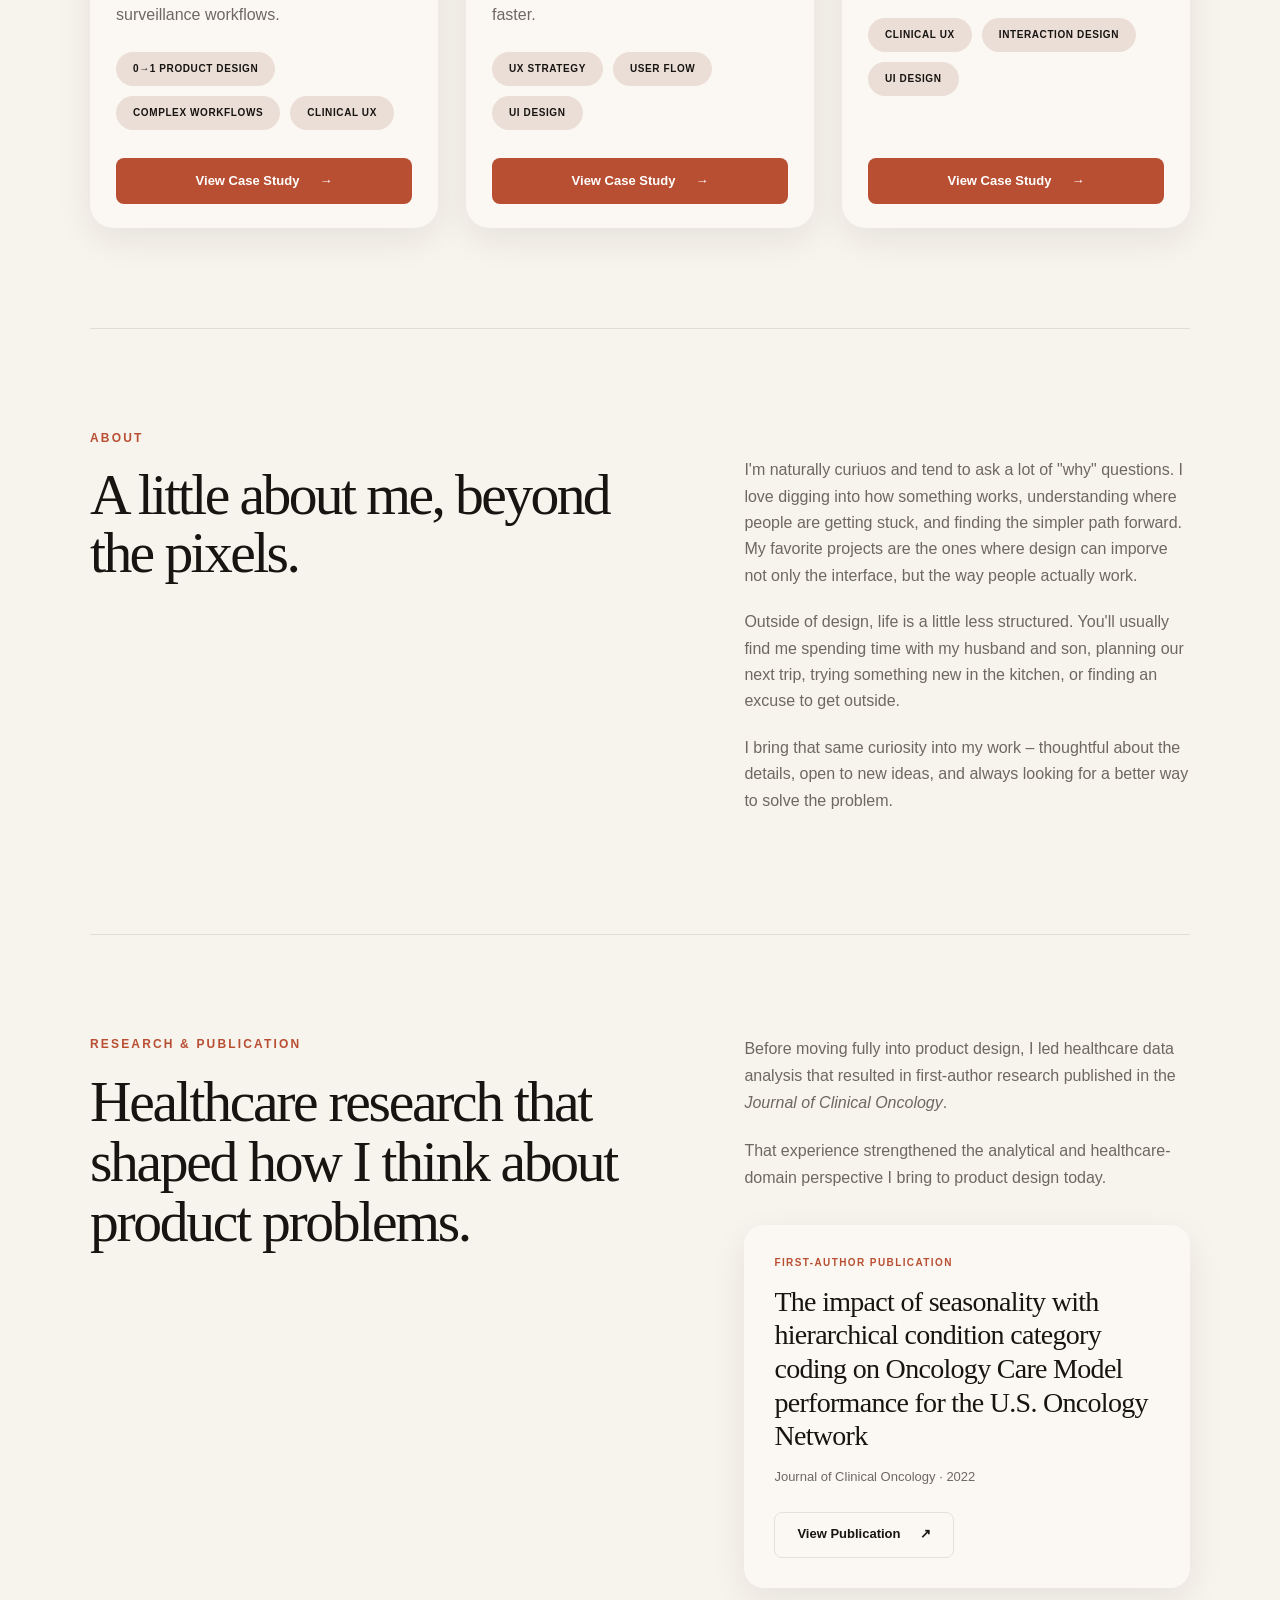
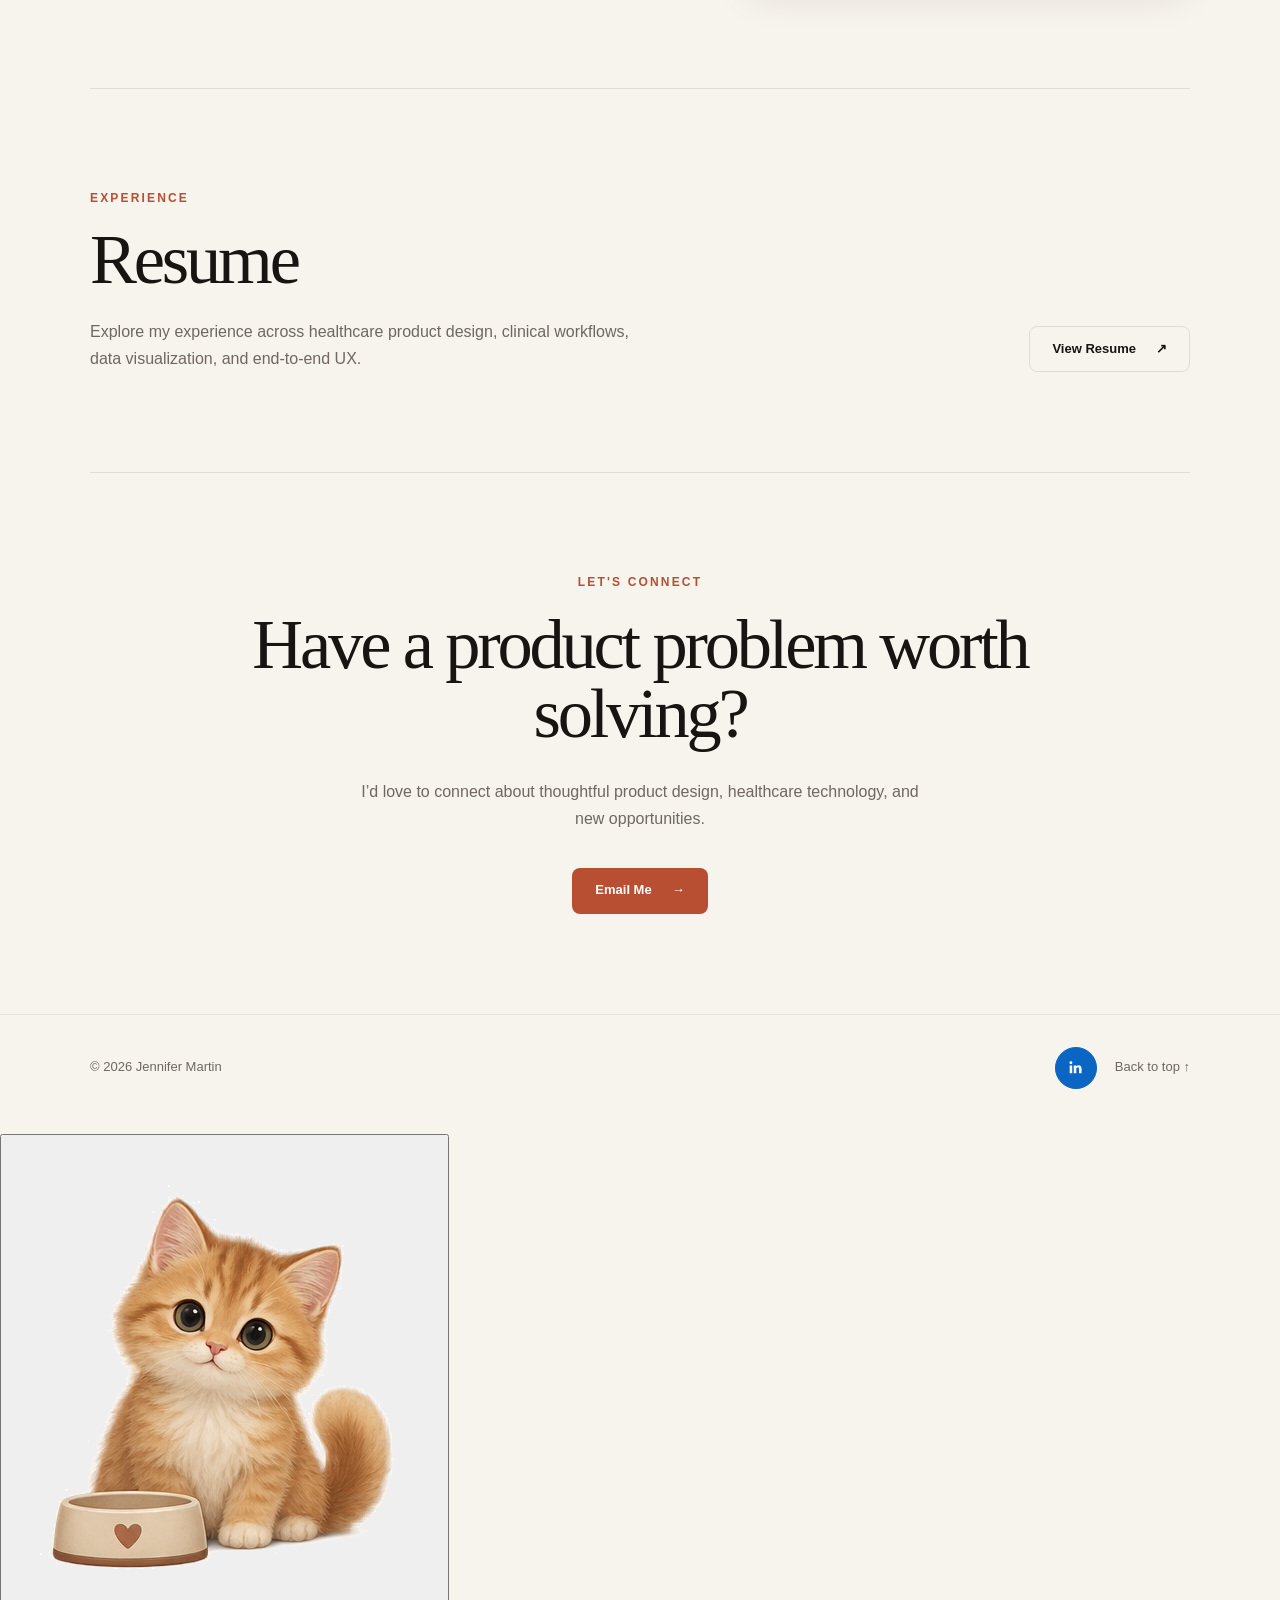
==== commit 9a539a20: "Update index.html" ====
--- a/index.html
+++ b/index.html
@@ -525,7 +525,28 @@
 
   </footer>
 
-
+<!-- =========================================
+     INTERACTIVE KITTY
+     ========================================= -->
+
+<div class="portfolio-kitty" id="portfolioKitty">
+
+  <button
+    class="kitty-button"
+    id="kittyButton"
+    type="button"
+    aria-label="Feed the kitty"
+  >
+    <img
+      class="kitty-image"
+      id="kittyImage"
+      src="assets/kitty-idle.png"
+      alt="Cute orange kitten with a food bowl"
+    />
+  </button>
+
+</div>
+  
   <script src="script.js"></script>
 
 
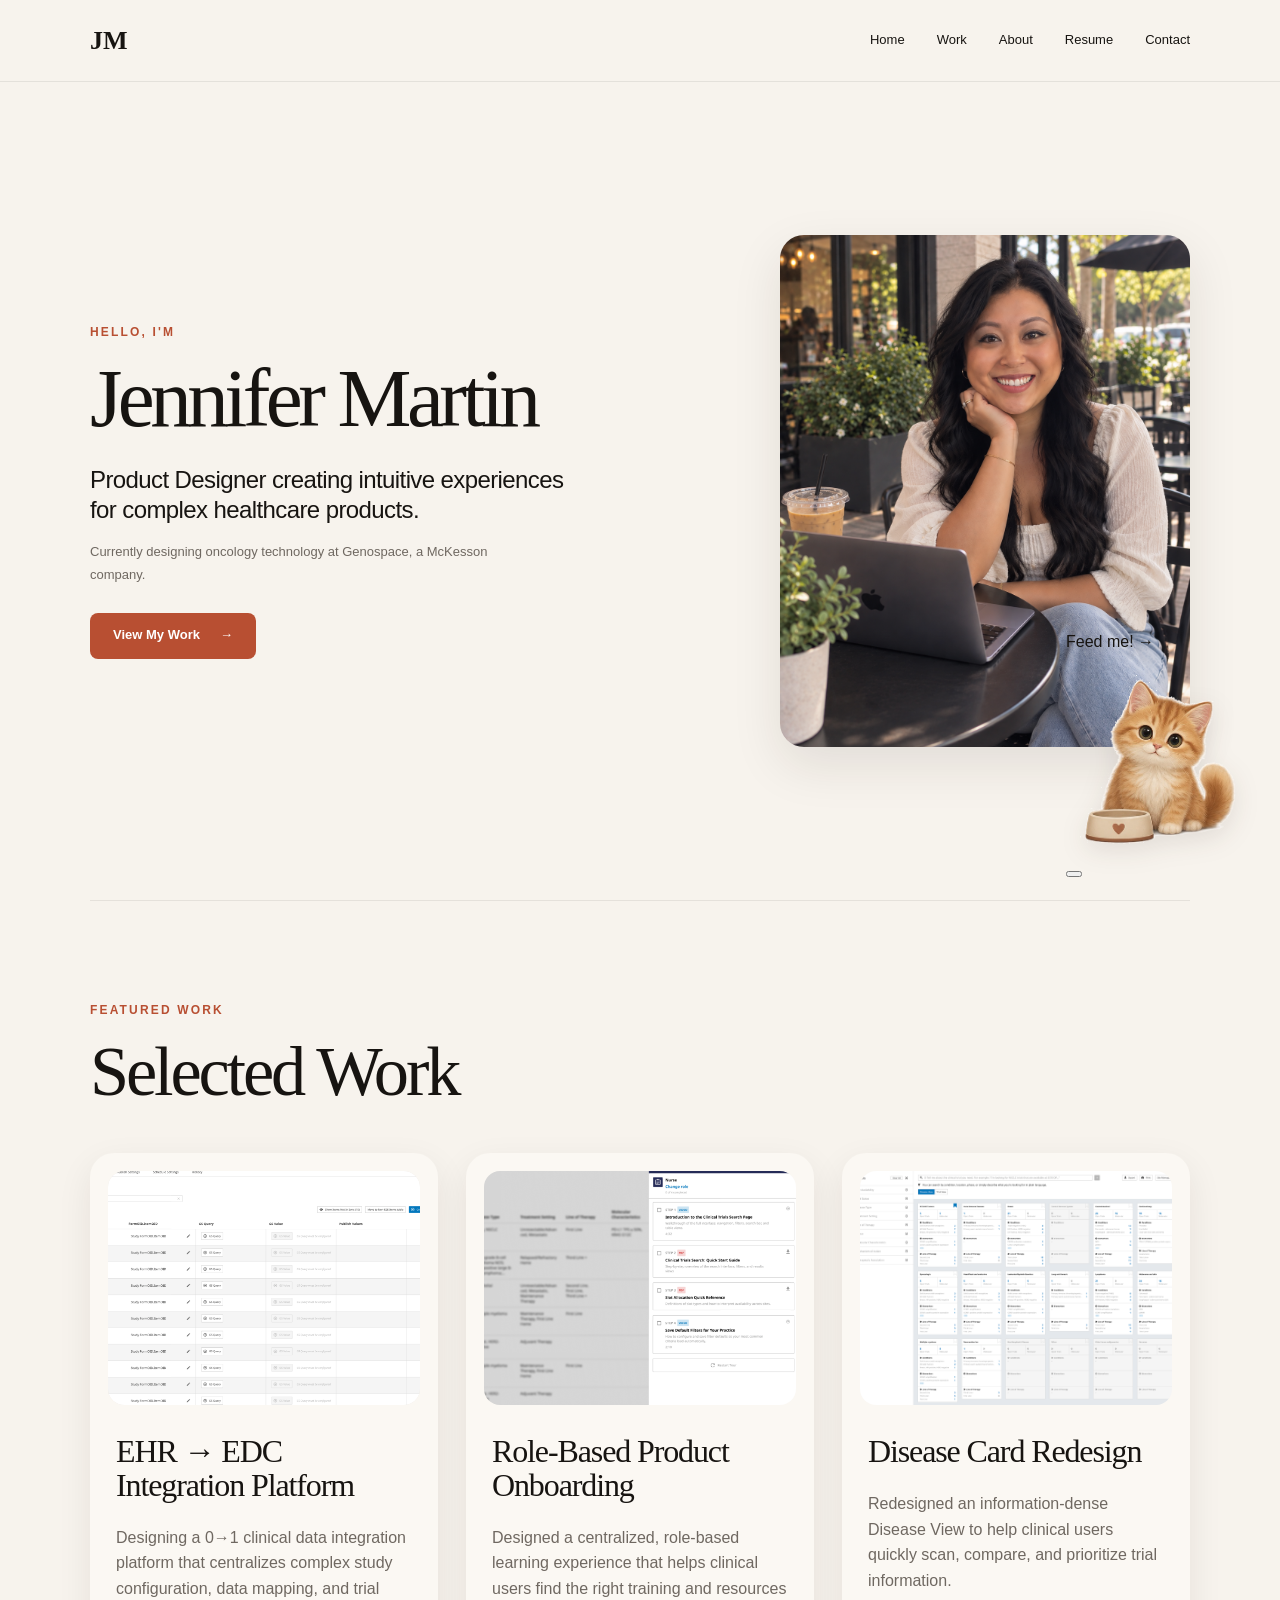
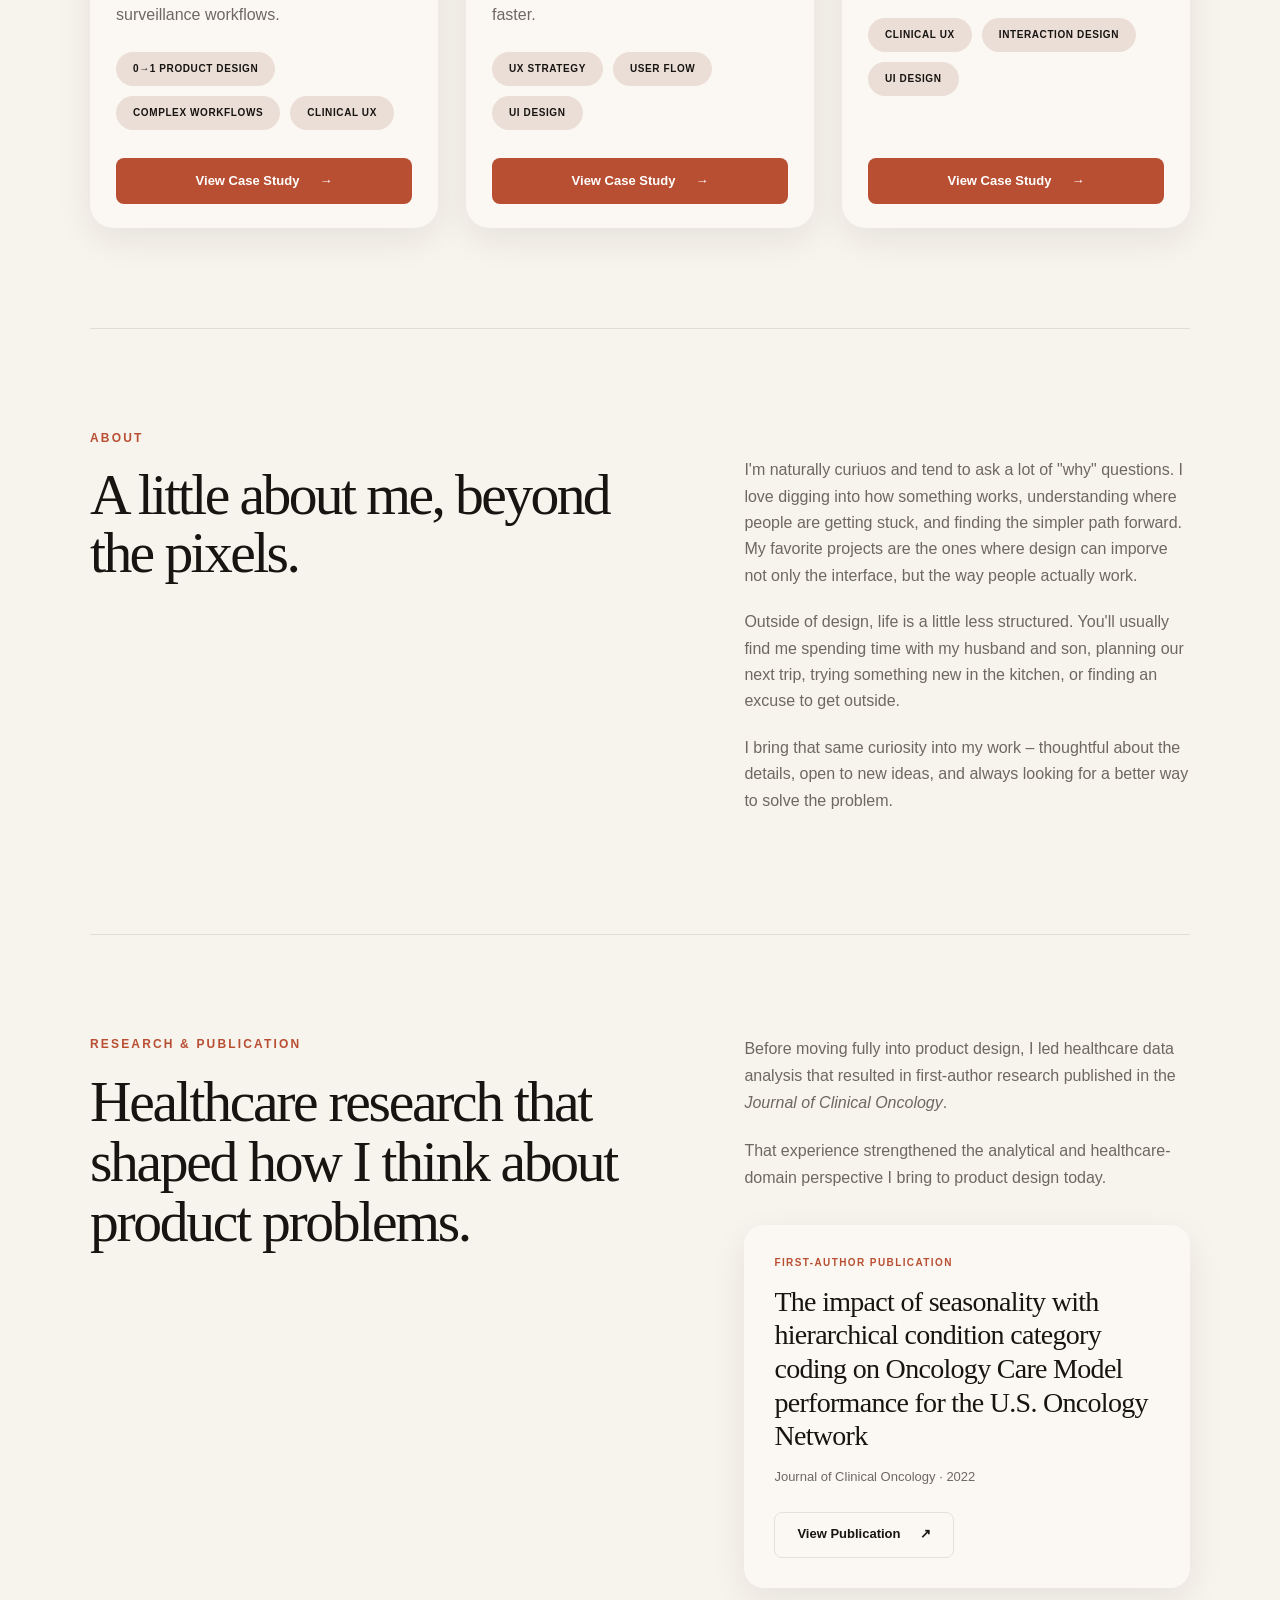
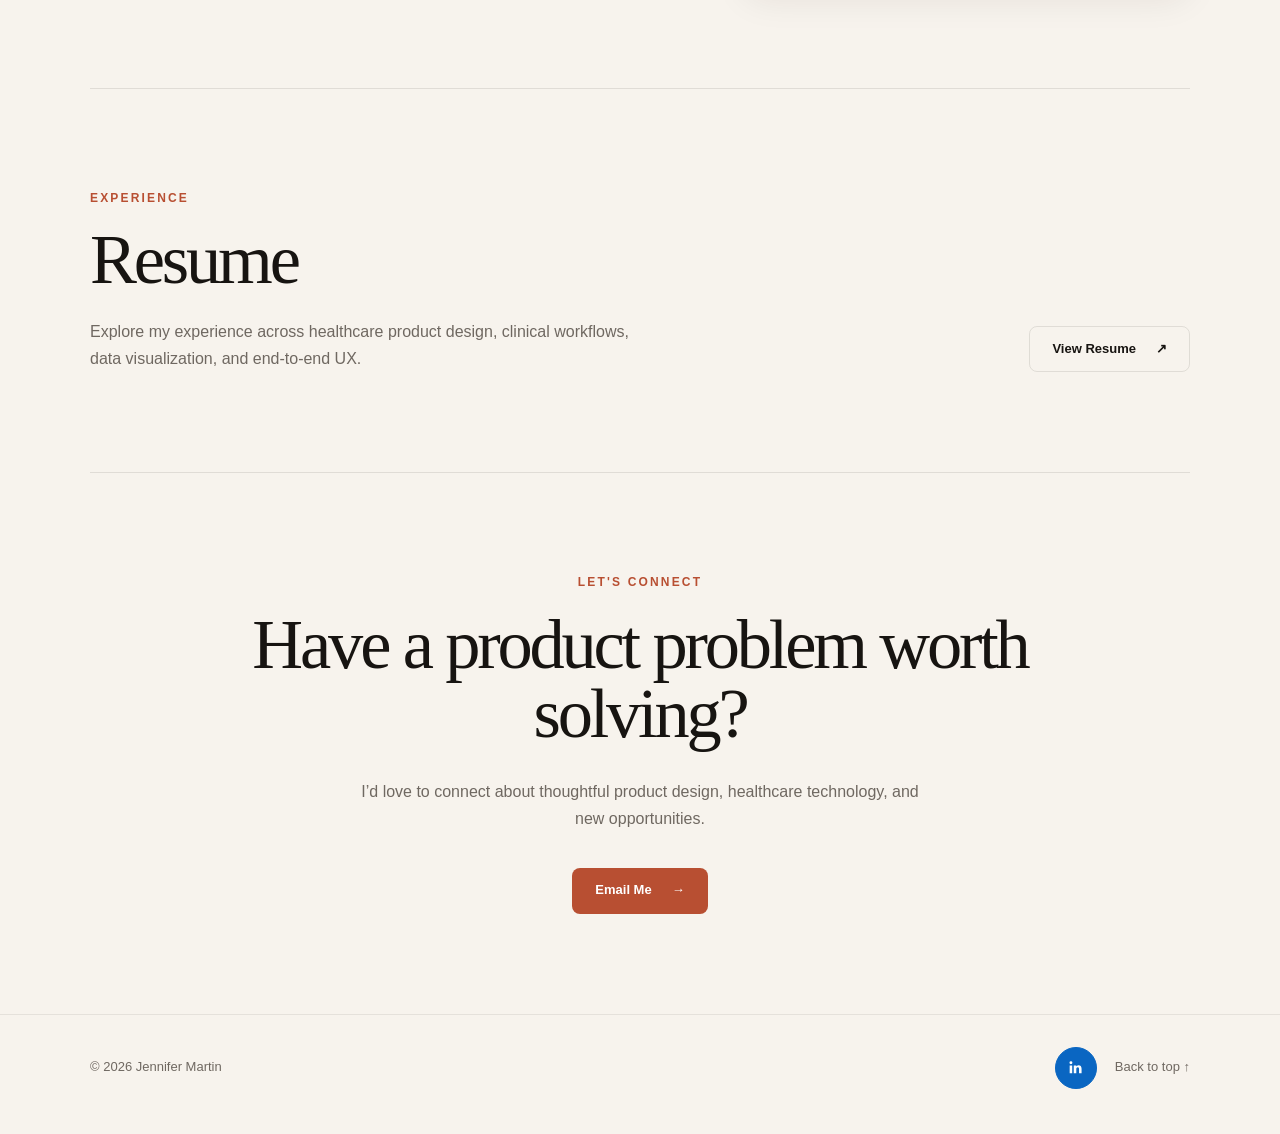
==== commit d7104ea2: "Update index.html" ====
--- a/index.html
+++ b/index.html
@@ -531,19 +531,23 @@
 
 <div class="portfolio-kitty" id="portfolioKitty">
 
+  <div class="kitty-feed-prompt" id="kittyFeedPrompt">
+    Feed me! <span>→</span>
+  </div>
+
+  <img
+    class="kitty-image"
+    id="kittyImage"
+    src="assets/kitty-idle.png"
+    alt="Cute orange kitten with a food bowl"
+  />
+
   <button
-    class="kitty-button"
-    id="kittyButton"
+    class="kitty-bowl-click"
+    id="kittyBowl"
     type="button"
     aria-label="Feed the kitty"
-  >
-    <img
-      class="kitty-image"
-      id="kittyImage"
-      src="assets/kitty-idle.png"
-      alt="Cute orange kitten with a food bowl"
-    />
-  </button>
+  ></button>
 
 </div>
   
--- a/styles.css
+++ b/styles.css
@@ -2934,3 +2934,92 @@
   width: 100%;
 }
 
+/* =========================================
+   INTERACTIVE KITTY
+   ========================================= */
+
+.portfolio-kitty {
+  position: fixed;
+  right: 24px;
+  bottom: 18px;
+  width: 190px;
+  z-index: 900;
+  pointer-events: none;
+}
+
+.kitty-button {
+  display: block;
+  width: 100%;
+  padding: 0;
+  margin: 0;
+  border: 0;
+  background: transparent;
+  cursor: pointer;
+  pointer-events: auto;
+  appearance: none;
+  -webkit-appearance: none;
+}
+
+.kitty-image {
+  display: block;
+  width: 100%;
+  height: auto;
+
+  transform-origin: 50% 100%;
+  transition:
+    transform 0.3s ease,
+    opacity 0.18s ease;
+
+  filter: drop-shadow(0 8px 12px rgba(45, 30, 20, 0.10));
+}
+
+/* Gentle idle movement */
+.portfolio-kitty:not(.kitty-active) .kitty-image {
+  animation: none;
+}
+
+@keyframes kittyIdle {
+  0%, 100% {
+    transform: translateY(0) rotate(0deg);
+  }
+
+  50% {
+    transform: translateY(-4px) rotate(1deg);
+  }
+}
+
+/* Feeding reaction */
+.portfolio-kitty.kitty-active .kitty-image {
+  animation: kittyBounce 0.4s ease;
+}
+
+@keyframes kittyBounce {
+  0% {
+    transform: translateY(0) scale(1);
+  }
+
+  45% {
+    transform: translateY(-3px) scale(1);
+  }
+
+  100% {
+    transform: translateY(0) scale(1);
+  }
+}
+
+/* Mobile */
+@media (max-width: 720px) {
+  .portfolio-kitty {
+    width: 135px;
+    right: 10px;
+    bottom: 10px;
+  }
+}
+
+/* Respect reduced-motion settings */
+@media (prefers-reduced-motion: reduce) {
+  .kitty-image {
+    animation: none !important;
+    transition: none;
+  }
+}
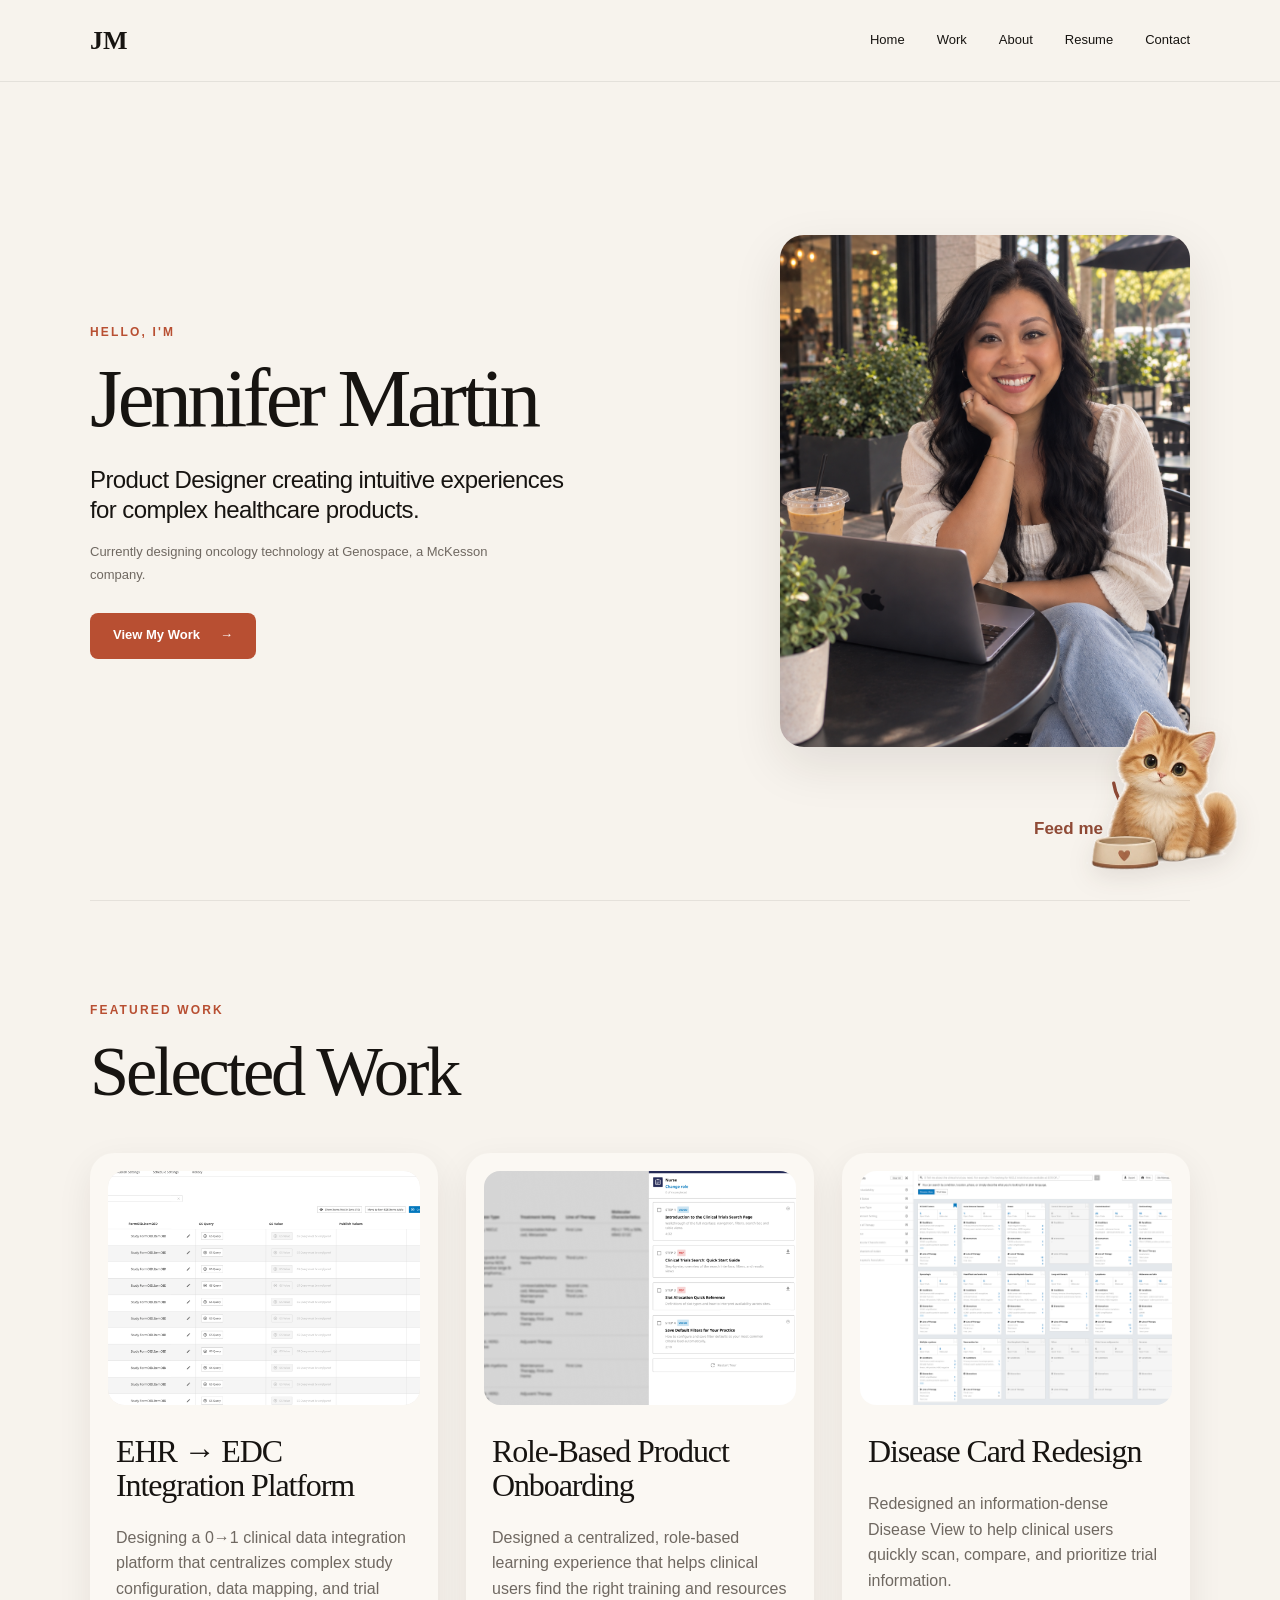
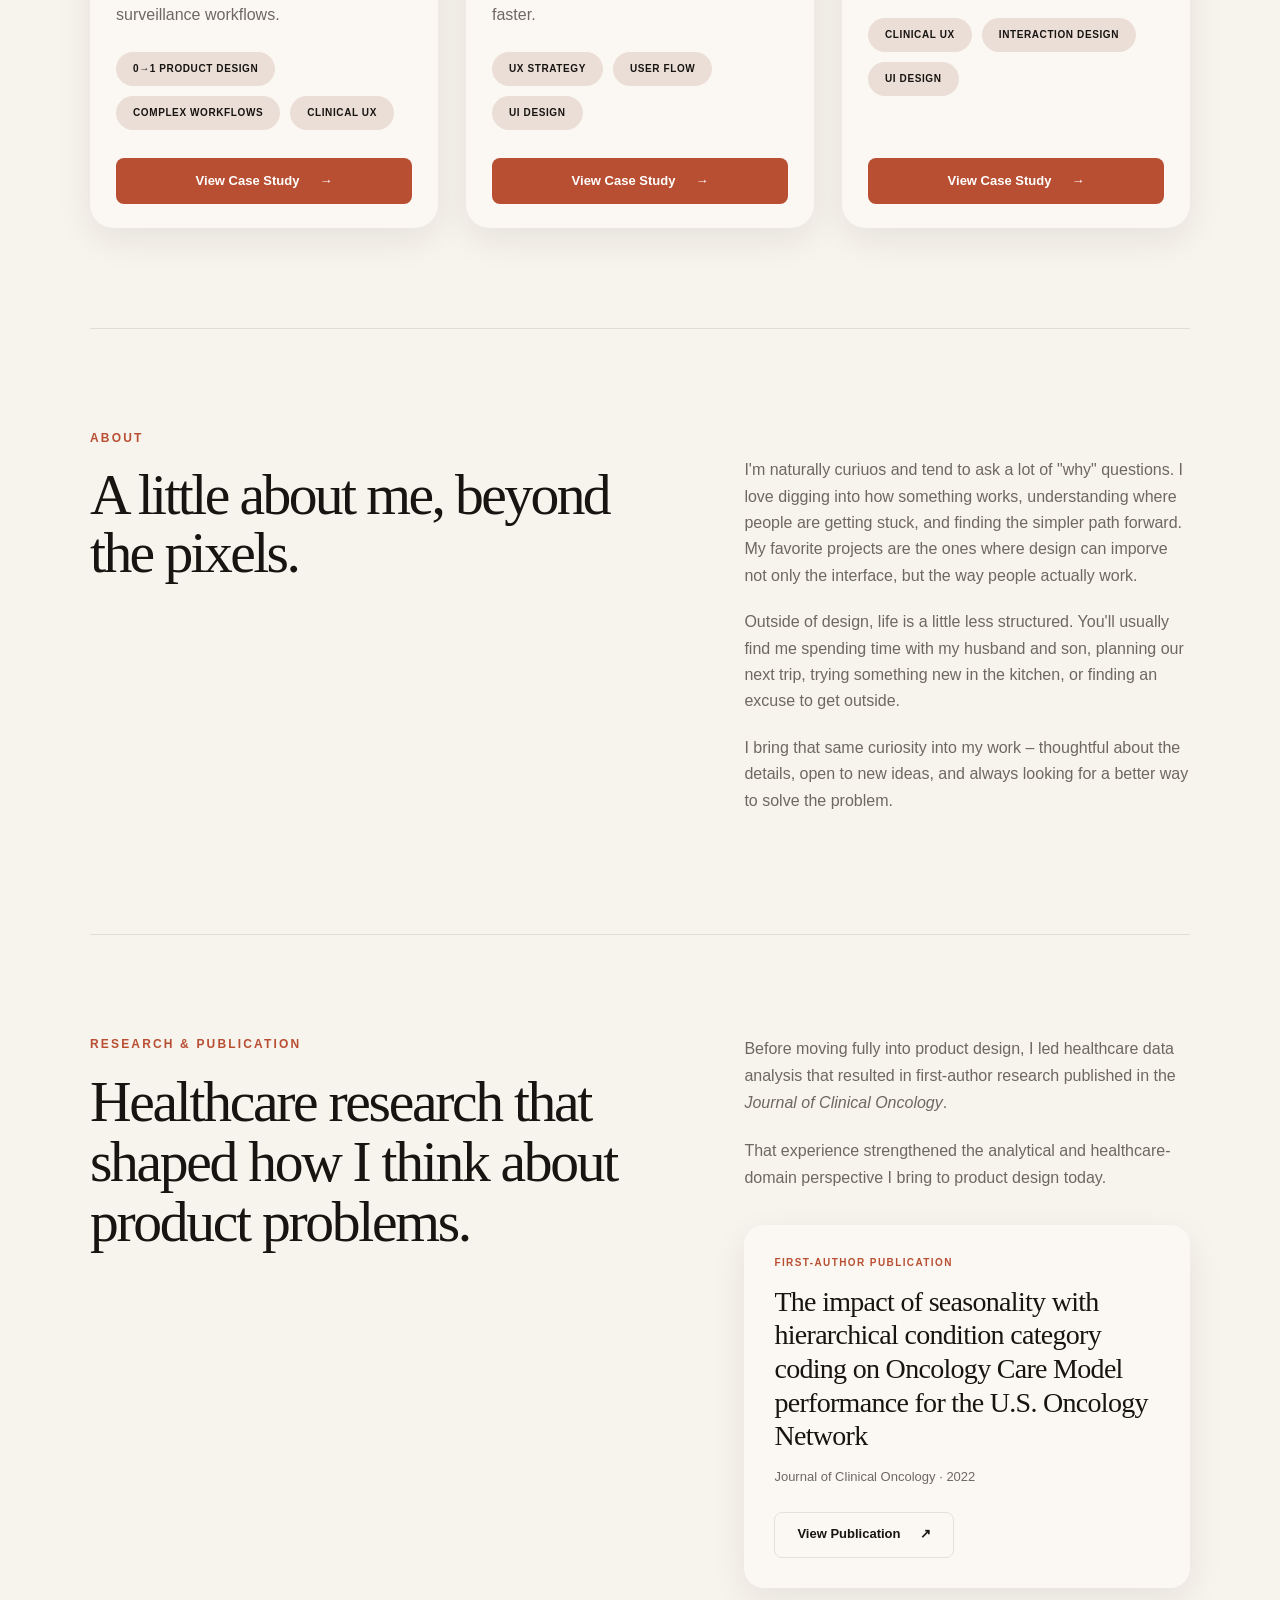
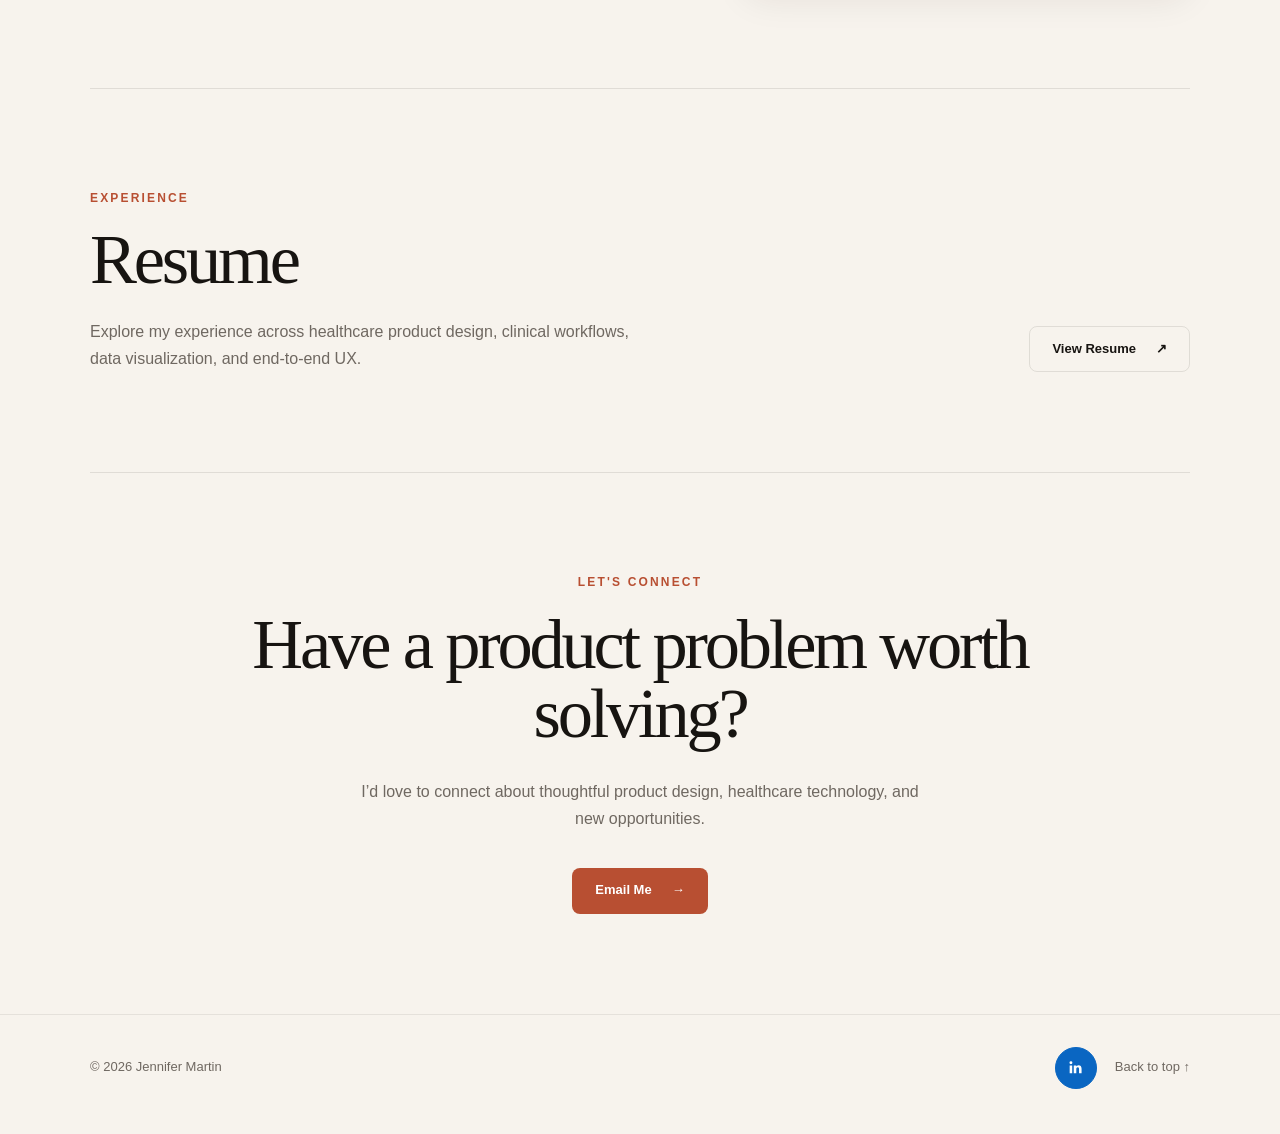
==== commit 464bd5dc: "Update index.html" ====
--- a/index.html
+++ b/index.html
@@ -531,9 +531,32 @@
 
 <div class="portfolio-kitty" id="portfolioKitty">
 
-  <div class="kitty-feed-prompt" id="kittyFeedPrompt">
-    Feed me! <span>→</span>
-  </div>
+ <div class="kitty-feed-prompt" id="kittyFeedPrompt">
+  <span class="kitty-feed-text">Feed me</span>
+
+  <svg
+    class="kitty-feed-arrow"
+    viewBox="0 0 90 65"
+    aria-hidden="true"
+  >
+    <path
+      d="M8 5 C12 32, 32 48, 68 50"
+      fill="none"
+      stroke="currentColor"
+      stroke-width="4"
+      stroke-linecap="round"
+    />
+
+    <path
+      d="M56 40 L70 50 L57 59"
+      fill="none"
+      stroke="currentColor"
+      stroke-width="4"
+      stroke-linecap="round"
+      stroke-linejoin="round"
+    />
+  </svg>
+</div>
 
   <img
     class="kitty-image"
--- a/styles.css
+++ b/styles.css
@@ -2935,29 +2935,17 @@
 }
 
 /* =========================================
-   INTERACTIVE KITTY
+   INTERACTIVE KITTY — SIMPLE VERSION
    ========================================= */
 
 .portfolio-kitty {
   position: fixed;
-  right: 24px;
+  right: 22px;
   bottom: 18px;
-  width: 190px;
-  z-index: 900;
-  pointer-events: none;
-}
-
-.kitty-button {
-  display: block;
-  width: 100%;
-  padding: 0;
-  margin: 0;
-  border: 0;
-  background: transparent;
-  cursor: pointer;
-  pointer-events: auto;
-  appearance: none;
-  -webkit-appearance: none;
+
+  width: 185px;
+
+  z-index: 999;
 }
 
 .kitty-image {
@@ -2965,61 +2953,88 @@
   width: 100%;
   height: auto;
 
-  transform-origin: 50% 100%;
-  transition:
-    transform 0.3s ease,
-    opacity 0.18s ease;
+  cursor: pointer;
+
+  /* No automatic movement */
+  animation: none !important;
+  transform: none !important;
 
   filter: drop-shadow(0 8px 12px rgba(45, 30, 20, 0.10));
 }
 
-/* Gentle idle movement */
-.portfolio-kitty:not(.kitty-active) .kitty-image {
-  animation: none;
-}
-
-@keyframes kittyIdle {
-  0%, 100% {
-    transform: translateY(0) rotate(0deg);
-  }
-
-  50% {
-    transform: translateY(-4px) rotate(1deg);
-  }
-}
-
-/* Feeding reaction */
-.portfolio-kitty.kitty-active .kitty-image {
-  animation: kittyBounce 0.4s ease;
-}
-
-@keyframes kittyBounce {
-  0% {
-    transform: translateY(0) scale(1);
-  }
-
-  45% {
-    transform: translateY(-3px) scale(1);
-  }
-
-  100% {
-    transform: translateY(0) scale(1);
-  }
+/* Feed me message */
+
+.kitty-feed-prompt {
+  position: absolute;
+
+  left: -42px;
+  bottom: 40px;
+
+  font-family: "DM Sans", sans-serif;
+  font-size: 13px;
+  font-weight: 600;
+
+  color: #8f4a36;
+
+  white-space: nowrap;
+
+  transition: opacity 0.2s ease;
+}
+
+.kitty-feed-prompt span {
+  display: inline-block;
+  margin-left: 3px;
+  font-size: 17px;
+}
+
+.kitty-feed-prompt.hidden {
+  opacity: 0;
+  pointer-events: none;
+}
+
+/*
+Invisible clickable area positioned
+over the bowl in kitty-idle.png
+*/
+
+.kitty-bowl-click {
+  position: absolute;
+
+  left: 0;
+  bottom: 0;
+
+  width: 78px;
+  height: 55px;
+
+  border: 0;
+  padding: 0;
+  margin: 0;
+
+  background: transparent;
+
+  cursor: pointer;
+
+  z-index: 5;
 }
 
 /* Mobile */
+
 @media (max-width: 720px) {
+
   .portfolio-kitty {
-    width: 135px;
+    width: 140px;
     right: 10px;
     bottom: 10px;
   }
-}
-
-/* Respect reduced-motion settings */
-@media (prefers-reduced-motion: reduce) {
-  .kitty-image {
-    animation: none !important;
-    transition: none;
-  }
-}
+
+  .kitty-feed-prompt {
+    left: -38px;
+    bottom: 30px;
+    font-size: 11px;
+  }
+
+  .kitty-bowl-click {
+    width: 60px;
+    height: 44px;
+  }
+}
